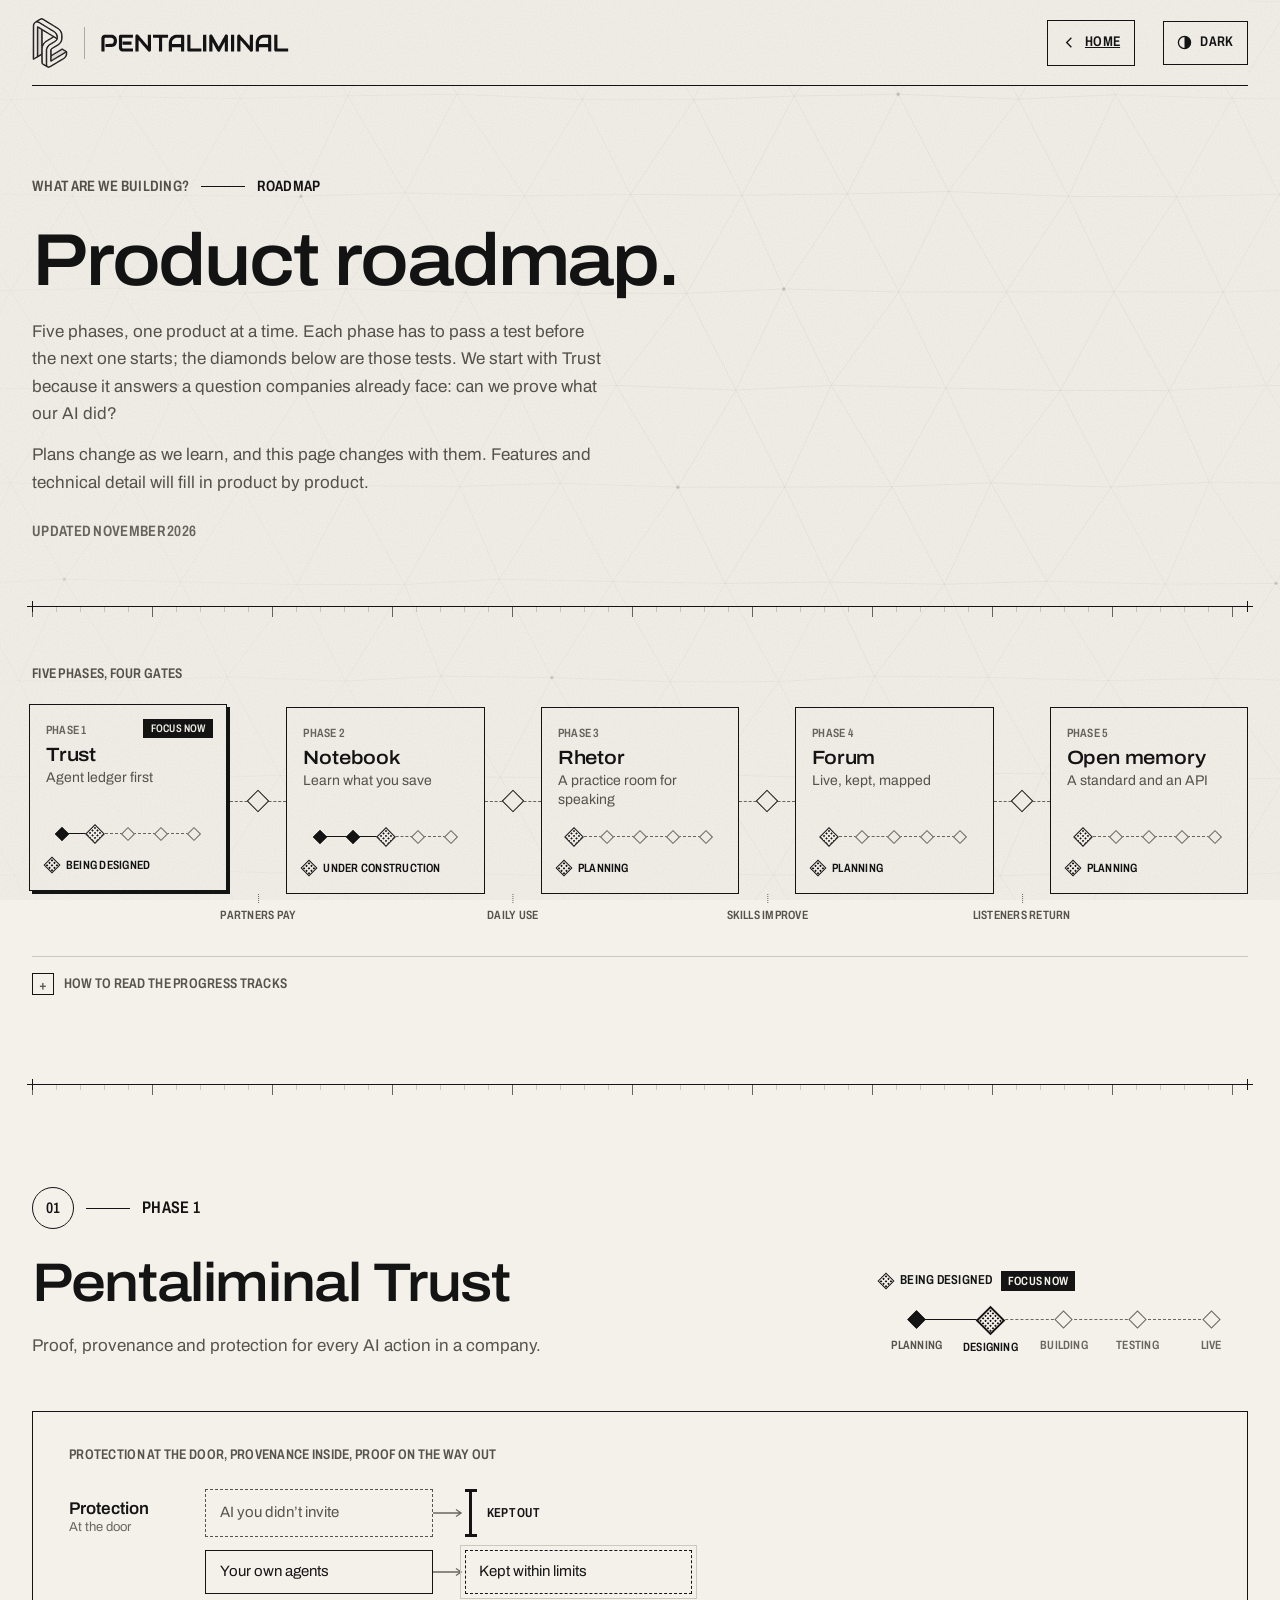
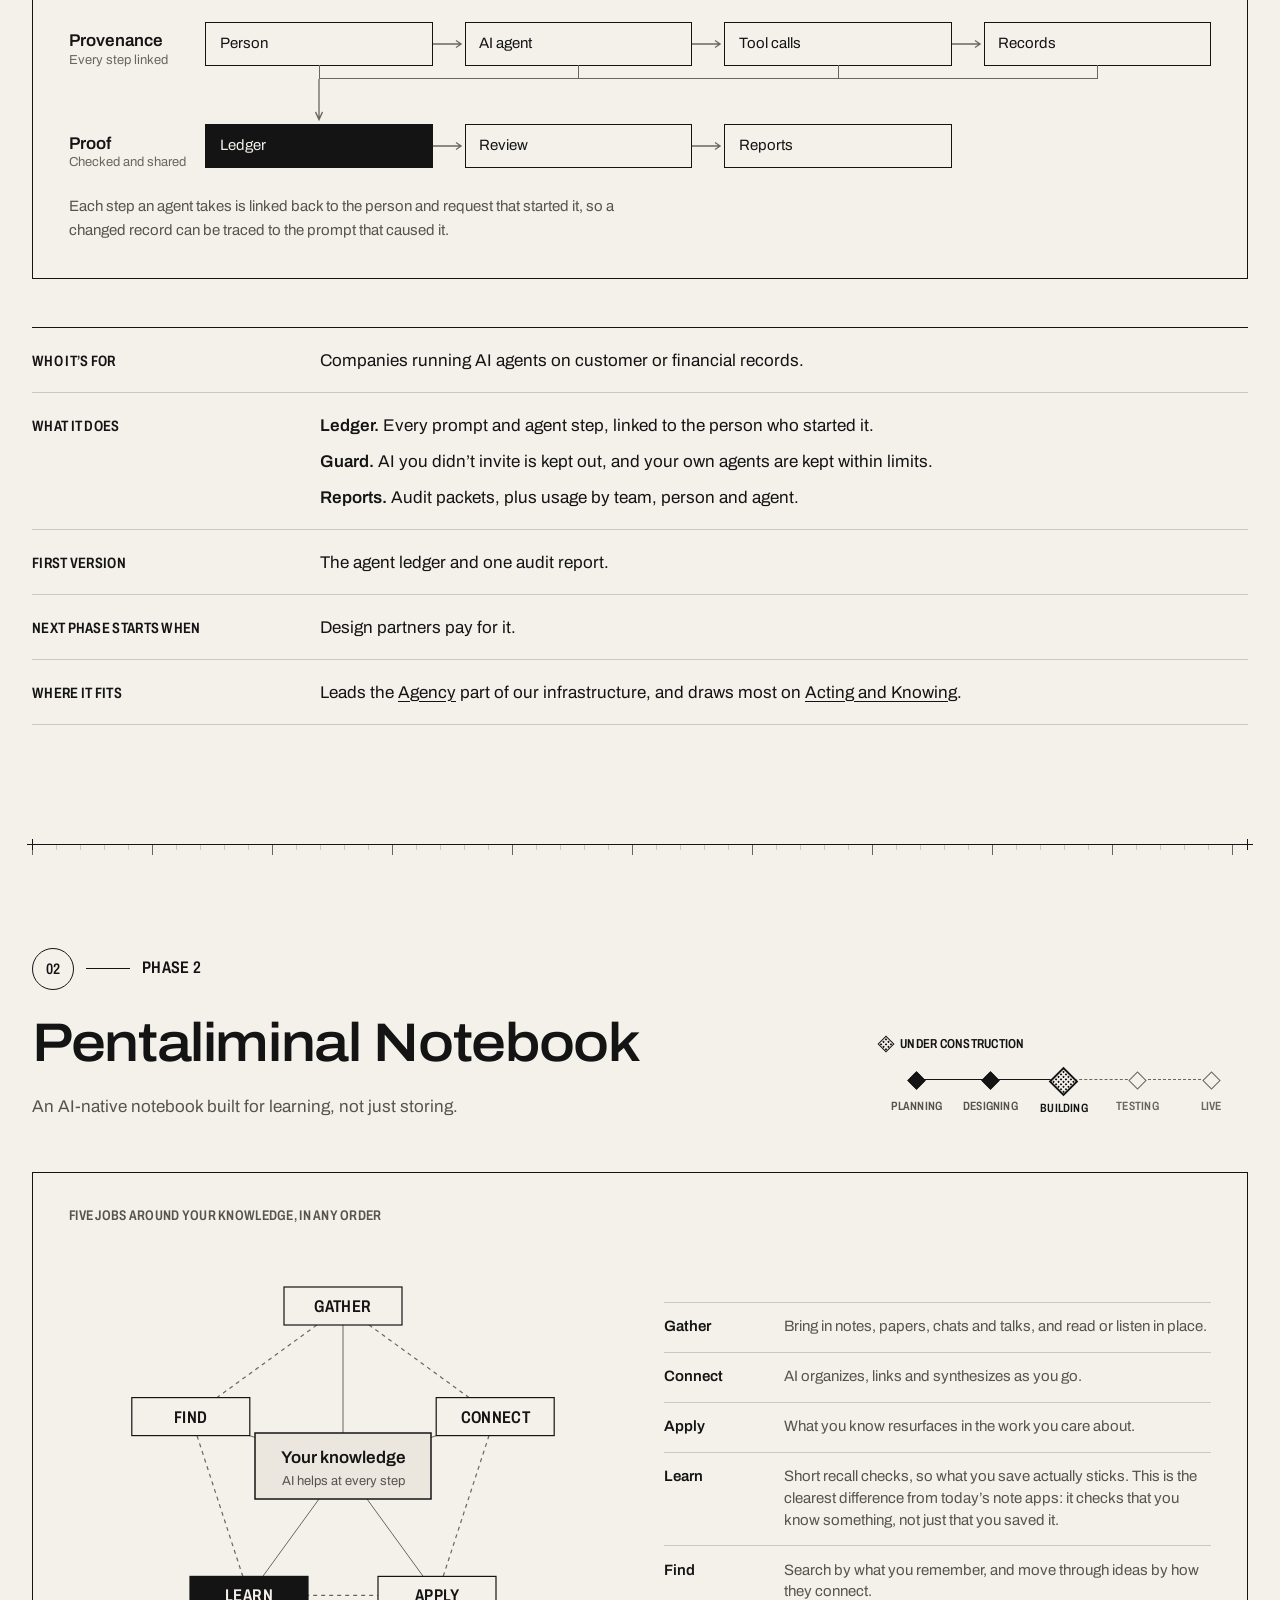
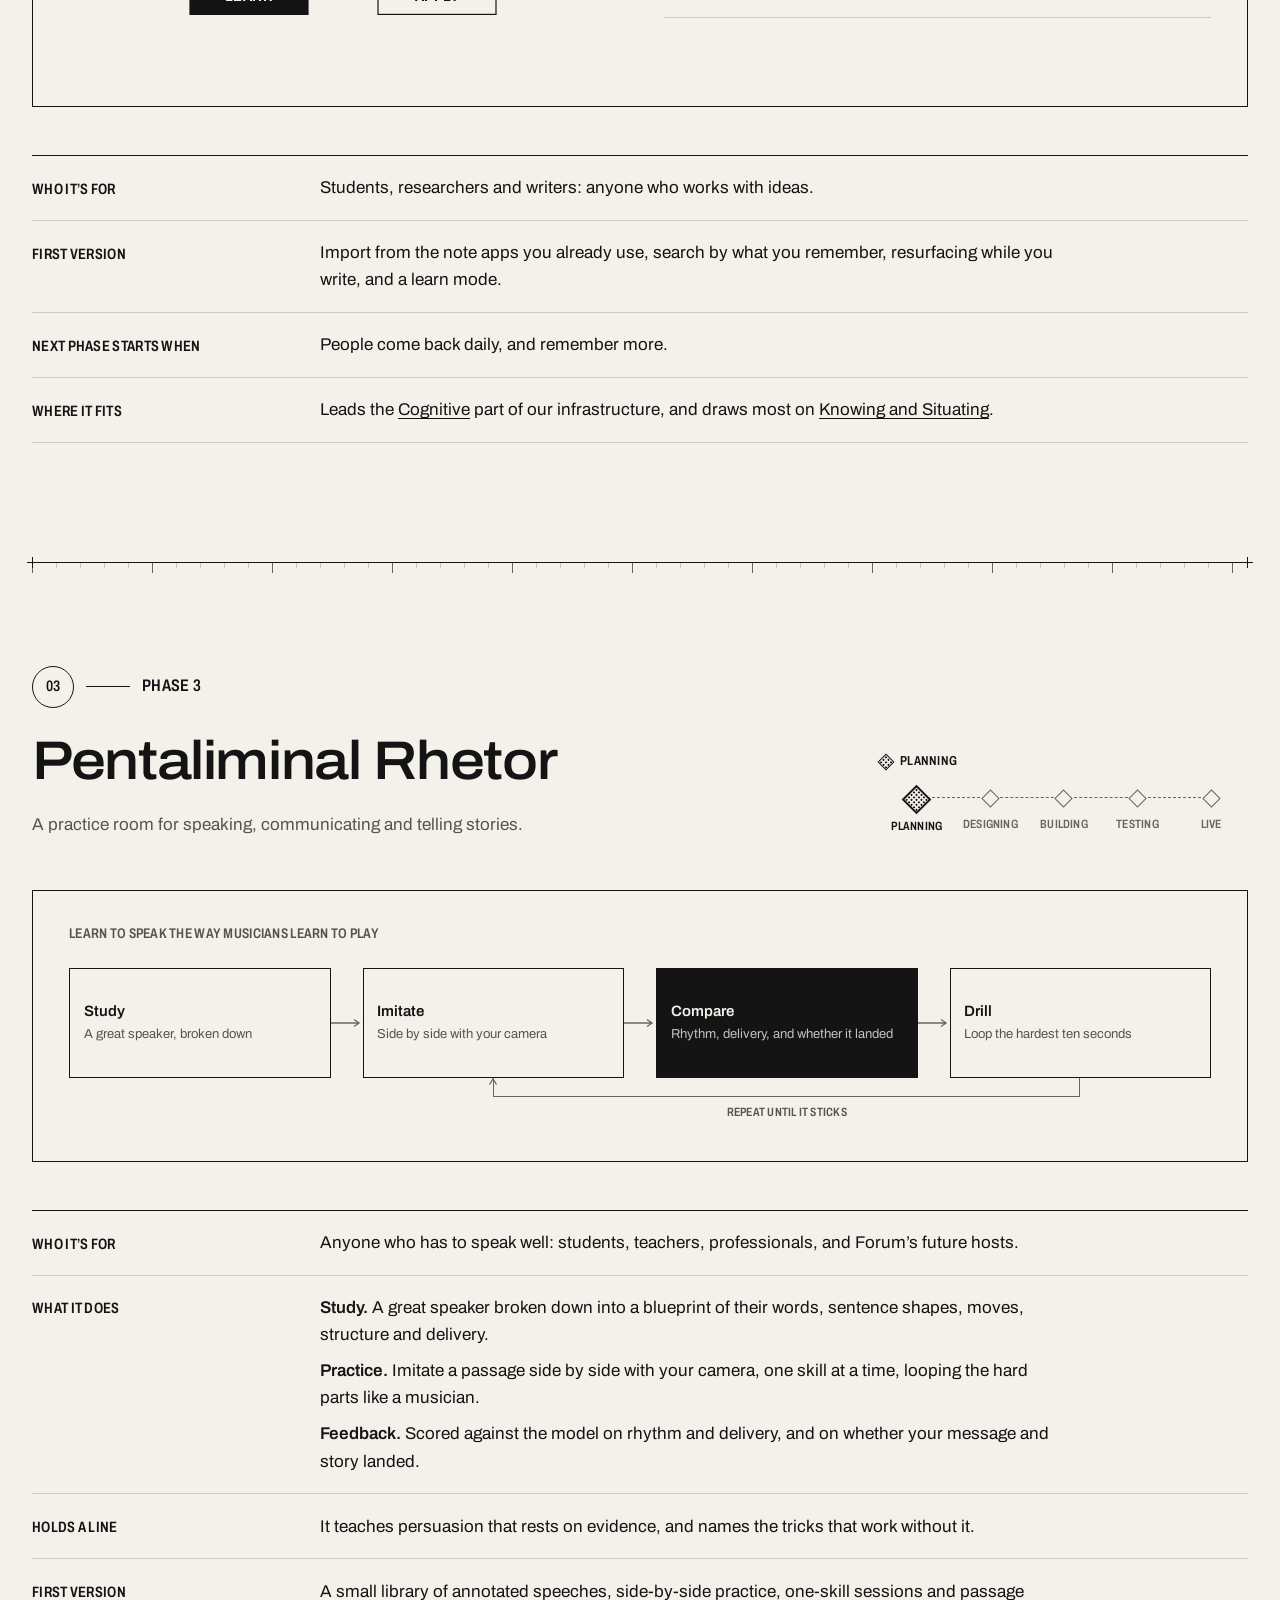
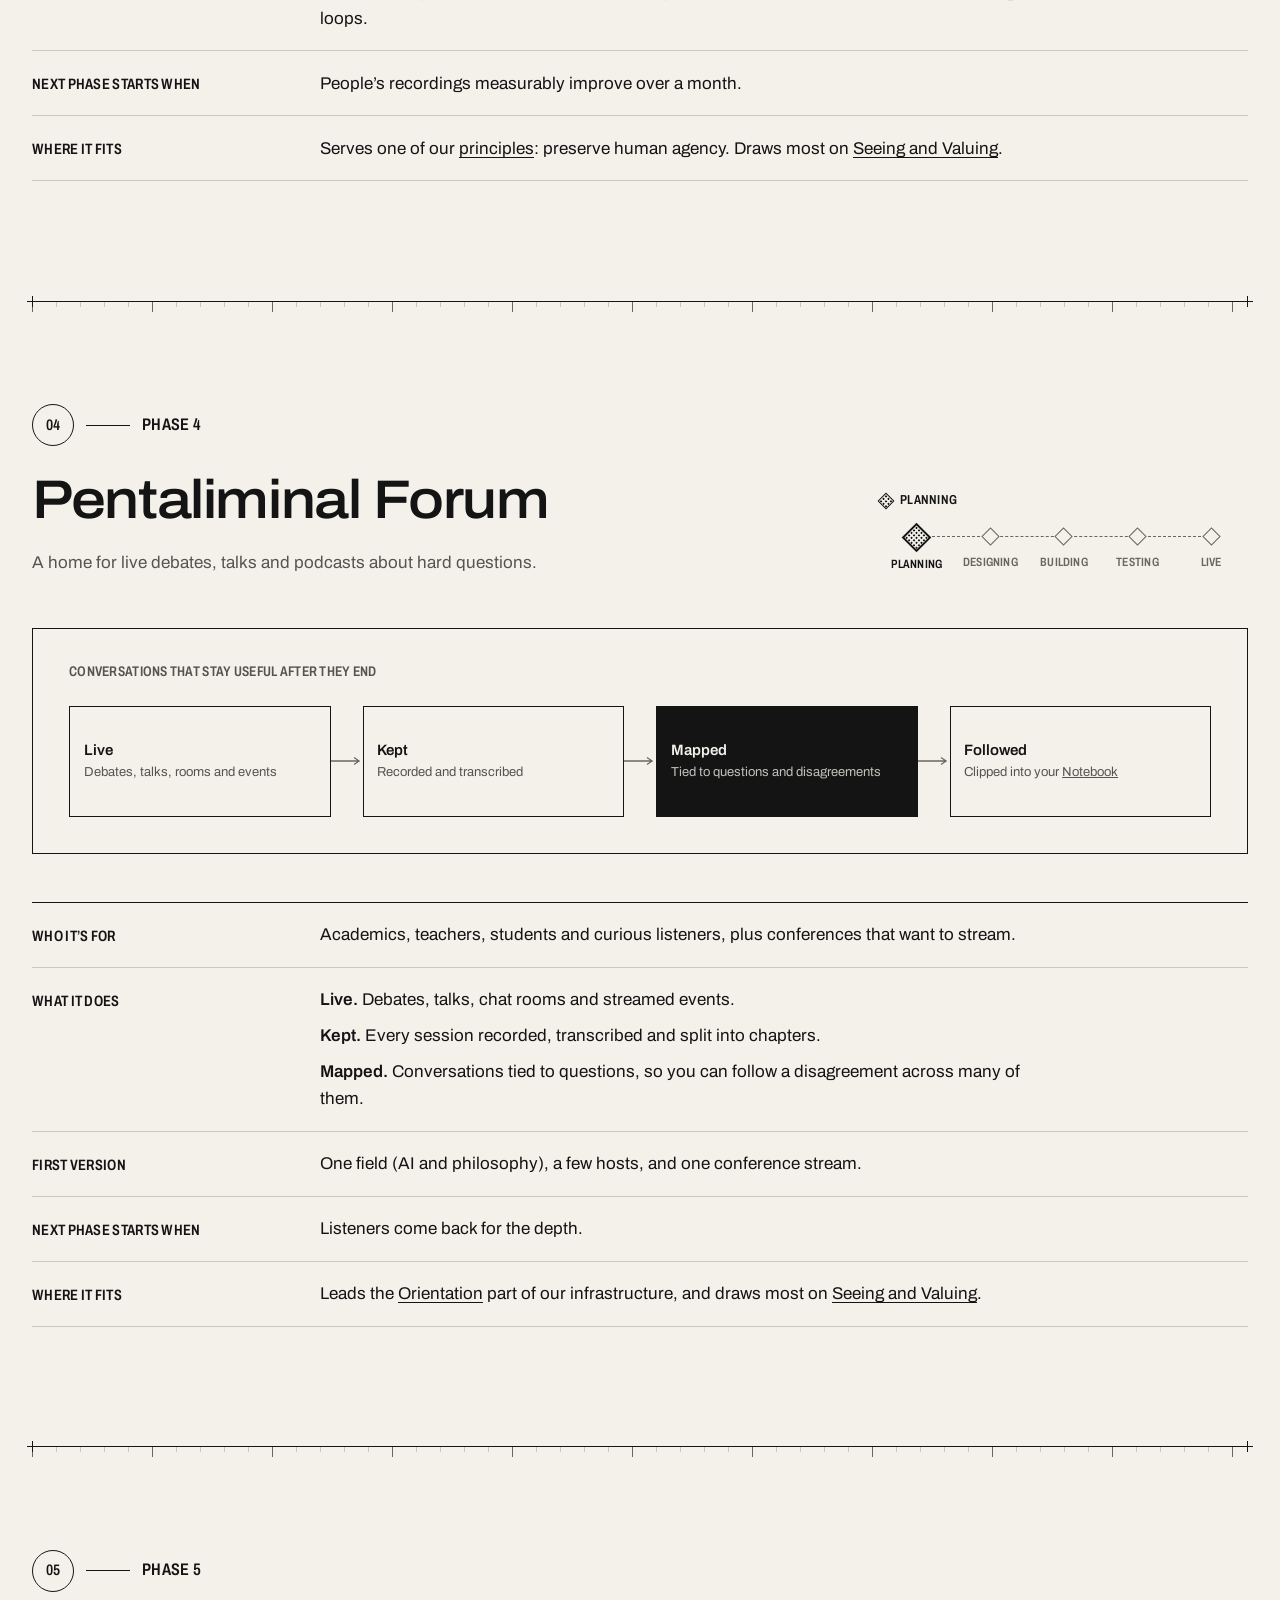
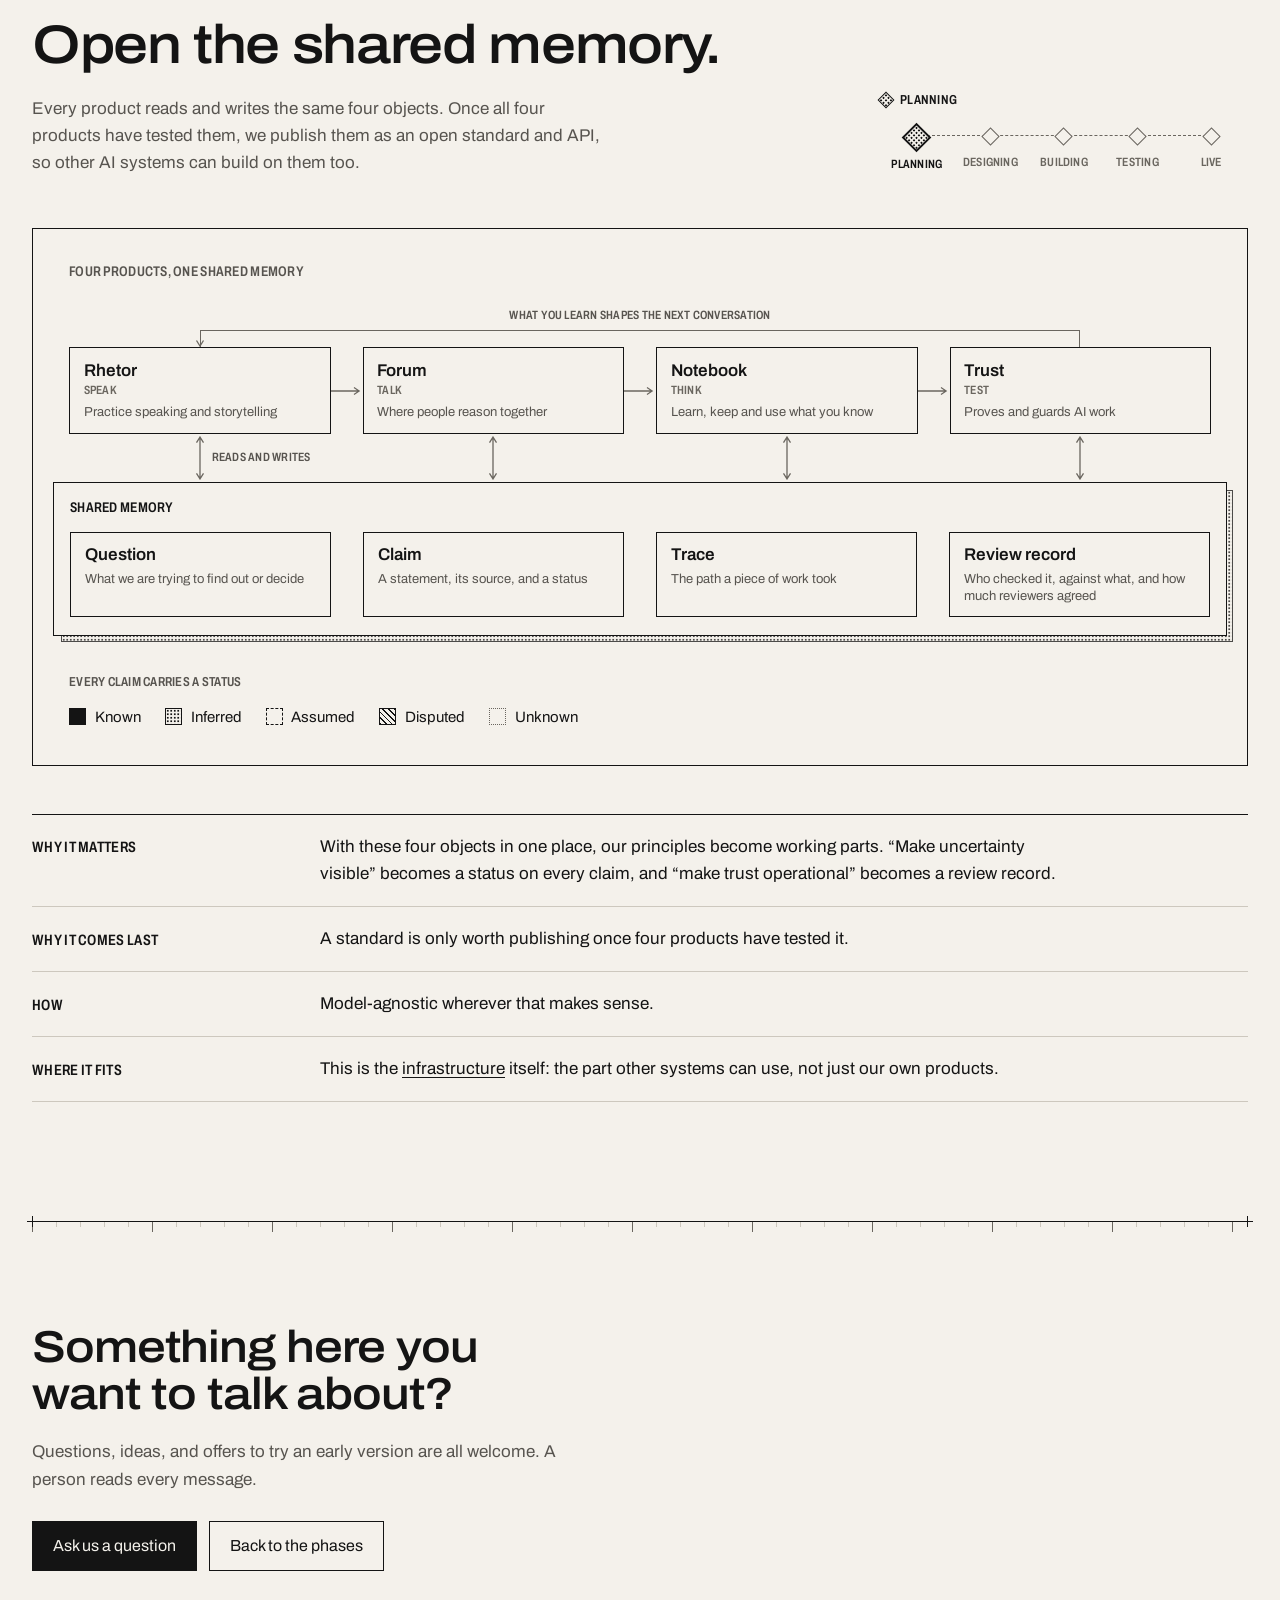
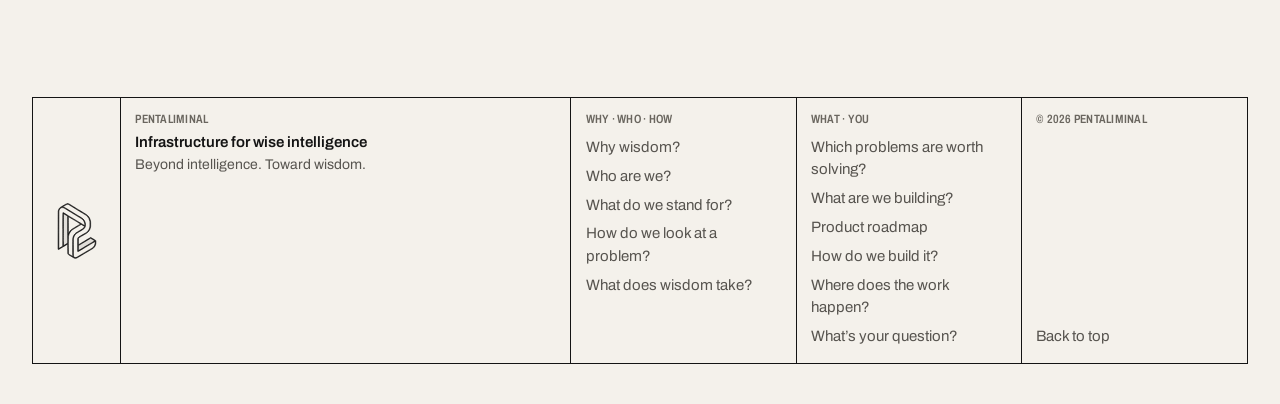
==== docs/roadmap/index.html @ ddec6475 "Add a product roadmap page at /roadmap/ - New page built from src/roadmap.html (copy and figures) an" ====
<!doctype html>
<html lang="en">
<head>
<meta charset="utf-8">
<meta name="viewport" content="width=device-width, initial-scale=1, viewport-fit=cover">
<title>Roadmap: Pentaliminal</title>
<meta name="description" content="What Pentaliminal is building first and where each product stands: Trust, Notebook, Rhetor, Forum, and an open shared memory.">
<link rel="canonical" href="https://pentaliminal.ai/roadmap/">
<meta name="color-scheme" content="light dark">
<meta name="theme-color" content="#f4f1eb" media="(prefers-color-scheme: light)">
<meta name="theme-color" content="#131312" media="(prefers-color-scheme: dark)">
<meta property="og:type" content="website">
<meta property="og:site_name" content="Pentaliminal">
<meta property="og:url" content="https://pentaliminal.ai/roadmap/">
<meta property="og:title" content="Pentaliminal">
<meta property="og:description" content="Beyond intelligence. Toward wisdom. Infrastructure for wise intelligence.">
<meta property="og:image" content="https://pentaliminal.ai/assets/og-image.png">
<meta property="og:image:width" content="1200">
<meta property="og:image:height" content="630">
<meta property="og:image:alt" content="The Pentaliminal monogram and wordmark: Beyond intelligence. Toward wisdom.">
<meta name="twitter:card" content="summary_large_image">
<link rel="icon" href="../assets/favicon.svg" type="image/svg+xml">
<link rel="icon" href="../assets/favicon-32.png" sizes="32x32" type="image/png">
<link rel="apple-touch-icon" href="../assets/apple-touch-icon.png">
<link rel="preload" href="../assets/fonts/archivo-latin-wdth-normal.woff2" as="font" type="font/woff2" crossorigin>
<link rel="stylesheet" href="../assets/styles.css">
<script>try{var r=document.documentElement,t=localStorage.getItem("pentaliminal-theme");if(t==="dark"||t==="light")r.setAttribute("data-theme",t);if(localStorage.getItem("pentaliminal-motion")==="paused")r.classList.add("motion-paused")}catch(e){}</script>
<script src="../assets/main.js" defer></script>
<script type="application/ld+json">{"@context": "https://schema.org", "@type": "Organization", "name": "Pentaliminal", "url": "https://pentaliminal.ai/", "logo": "https://pentaliminal.ai/assets/monogram.svg", "slogan": "Beyond intelligence. Toward wisdom.", "description": "Pentaliminal advances the science and engineering of wise intelligence: infrastructure that helps AI understand context, recognize uncertainty, consider what matters, and act responsibly."}</script>
</head>
<body>
<!-- brand symbols and halftone patterns -->
<svg width="0" height="0" style="position:absolute" aria-hidden="true" focusable="false">
  <defs>
    <pattern id="ht" width="7" height="7" patternUnits="userSpaceOnUse"><circle class="htd" cx="3.5" cy="3.5" r="1.55"/></pattern>
    <pattern id="hts" width="4" height="4" patternUnits="userSpaceOnUse"><circle class="htd" cx="2" cy="2" r=".9"/></pattern>
    <symbol id="mono" viewBox="40 36 676 968">
      <path class="m-body" d="M344.0,990.0C335.6,989.0 331.5,987.3 319.0,980.0C281.8,958.2 271.6,952.2 253.5,941.7C232.9,929.8 228.7,926.5 225.0,919.3C219.5,908.6 219.7,910.6 219.1,825.6C218.6,756.7 218.3,746.6 217.0,745.8C215.9,745.0 208.2,749.2 186.0,762.5C169.8,772.3 137.4,791.6 114.0,805.5C90.6,819.4 68.8,832.4 65.5,834.4C59.4,838.0 56.7,838.7 54.1,837.1C52.9,836.3 52.8,789.0 53.4,510.3C53.8,313.0 54.5,181.3 55.1,176.4C56.9,160.7 66.2,139.2 76.5,126.7C83.1,118.7 90.4,113.4 116.0,98.2C126.7,91.9 145.6,80.6 158.0,73.2C181.6,59.0 197.3,51.0 205.2,49.1C218.7,45.9 233.2,49.3 250.0,59.7C253.6,61.9 276.1,75.8 300.0,90.5C323.9,105.2 353.9,123.7 366.5,131.5C379.1,139.4 403.4,154.3 420.5,164.7C552.0,245.2 550.1,243.9 565.0,258.9C585.5,279.5 598.8,303.6 606.6,333.7C611.2,351.8 612.0,362.2 612.0,403.4C612.0,437.0 611.8,443.2 610.0,453.3C604.8,483.9 589.4,514.5 568.5,535.6C557.9,546.3 551.3,551.2 529.7,564.3C512.5,574.6 503.1,580.2 459.5,605.8C418.5,629.8 409.4,636.5 403.2,647.0L400.5,651.5L400.2,704.6C400.0,747.5 400.2,757.9 401.2,758.8C402.2,759.6 404.5,758.7 410.5,755.1C460.6,725.3 476.0,716.1 491.0,707.0C500.6,701.1 527.2,685.1 550.0,671.4C572.8,657.8 596.2,643.7 601.9,640.3C607.6,636.8 613.2,634.0 614.3,634.0C615.4,634.0 619.7,636.2 623.9,638.8C628.1,641.4 647.3,653.0 666.7,664.5C700.1,684.4 702.0,685.7 702.6,688.9C703.0,690.7 703.0,702.6 702.7,715.4C702.1,739.6 700.9,748.5 696.0,763.1C689.2,783.3 675.6,802.8 659.2,815.8C656.3,818.1 643.9,825.9 631.7,833.1C619.5,840.4 599.1,852.5 586.5,860.0C573.9,867.5 547.8,883.1 528.5,894.5C509.2,905.9 477.1,925.1 457.0,937.0C396.9,972.8 385.9,979.1 376.5,983.6C364.1,989.4 354.7,991.2 344.0,990.0ZM236.3,557.5C248.1,533.5 267.2,509.8 288.5,492.8C292.4,489.7 327.4,468.0 366.5,444.6C405.6,421.1 438.3,401.1 439.3,400.1C441.1,398.3 441.1,398.2 438.3,396.2C436.8,395.1 424.0,387.2 410.0,378.7C396.0,370.2 360.6,348.7 331.5,330.9C236.1,272.7 229.8,269.0 228.3,270.2C226.5,271.7 226.4,566.0 228.2,567.8C230.0,569.6 231.2,568.0 236.3,557.5Z"/>
      <path class="m-shade" d="M400.7,860.2C399.2,858.5 399.0,854.1 399.0,815.8L399.0,773.2L401.8,770.8C403.3,769.6 451.6,740.2 509.2,705.7L613.8,642.8L649.7,664.4C669.5,676.2 686.2,686.6 687.0,687.4C688.0,688.7 688.0,689.3 687.0,690.5C686.3,691.4 661.8,706.4 632.6,723.9C603.4,741.4 565.3,764.3 548.0,774.7C530.7,785.1 491.8,808.4 461.5,826.5C431.2,844.6 405.6,859.9 404.4,860.7C402.6,861.8 402.1,861.8 400.7,860.2ZM143.4,774.9C141.5,772.8 141.5,765.5 141.7,496.7C141.9,228.9 142.0,220.6 143.8,218.7C145.6,216.9 146.4,217.3 176.5,235.5C193.5,245.7 209.9,255.7 212.9,257.8L218.5,261.5L219.1,496.0C219.5,701.0 219.4,730.7 218.2,732.3C216.7,734.0 213.4,736.1 171.0,761.7C143.3,778.5 145.7,777.4 143.4,774.9Z"/>
      <path class="m-ink" d="M344.0,992.0C335.6,991.0 331.5,989.3 319.0,982.0C281.7,960.1 271.5,954.2 253.4,943.6C232.1,931.4 227.0,927.2 223.1,919.5C217.5,908.2 217.6,911.0 217.3,825.8C217.1,781.9 216.5,747.0 216.0,747.0C215.6,747.0 202.0,754.9 185.8,764.6C169.7,774.3 137.4,793.6 114.0,807.5C90.6,821.4 68.8,834.4 65.5,836.4C58.8,840.4 56.5,840.8 53.1,838.3L50.7,836.7L51.4,510.6C51.8,313.0 52.5,181.3 53.1,176.4C55.0,160.4 64.3,138.9 74.8,126.3C82.4,117.3 90.4,111.5 115.0,96.8C126.3,90.1 145.6,78.6 158.0,71.2C181.6,57.0 197.3,49.0 205.2,47.1C218.7,43.9 233.2,47.3 250.0,57.7C253.6,59.9 276.1,73.8 300.0,88.5C323.9,103.2 353.9,121.7 366.5,129.5C379.1,137.4 403.4,152.3 420.5,162.7C553.2,243.9 549.9,241.7 566.0,257.9C587.5,279.6 600.7,303.0 608.6,333.7C613.2,351.8 614.0,362.2 614.0,403.4C614.0,437.0 613.8,443.2 612.0,453.3C606.7,484.5 591.4,514.5 569.5,536.6C557.8,548.3 551.7,552.9 529.7,566.3C512.5,576.6 503.1,582.2 459.5,607.8C418.5,631.8 410.9,637.3 405.2,647.0L402.5,651.5L402.2,704.9L401.9,758.2L405.2,756.2C407.0,755.1 412.6,751.9 417.5,749.0C422.4,746.0 443.4,733.5 464.0,721.1C484.6,708.7 506.0,695.9 511.5,692.6C517.0,689.3 537.9,676.8 558.0,664.7C612.1,632.1 612.2,632.0 614.4,632.0C615.6,632.0 617.9,632.9 619.5,634.0C621.1,635.1 640.7,646.9 662.9,660.2C693.3,678.5 703.5,685.1 704.2,687.0C704.8,688.5 705.0,698.9 704.7,714.0C704.3,733.4 703.7,740.4 702.1,747.6C696.9,771.2 687.4,789.8 672.3,805.7C662.2,816.3 656.5,820.4 631.9,835.0C619.6,842.3 599.1,854.5 586.5,862.0C573.9,869.5 547.8,885.1 528.5,896.5C509.2,907.9 477.1,927.1 457.0,939.0C396.9,974.8 385.9,981.1 376.5,985.6C364.1,991.4 354.7,993.2 344.0,992.0ZM361.0,978.5C369.8,976.2 373.8,974.0 437.5,936.0C450.1,928.4 471.3,915.8 484.5,908.0C497.7,900.1 513.9,890.5 520.5,886.5C527.1,882.5 550.5,868.6 572.5,855.5C651.8,808.4 650.7,809.1 661.0,798.9C676.0,784.0 687.7,759.6 690.9,736.6C692.1,728.4 692.4,701.0 691.4,701.0C690.6,701.0 678.0,708.4 637.5,732.8C586.5,763.5 527.6,798.8 489.5,821.5C453.1,843.1 420.0,863.0 405.7,871.6C400.8,874.6 396.0,877.0 394.9,877.0C393.9,877.0 392.1,876.1 391.0,875.0C389.0,873.0 389.0,872.3 389.2,762.2L389.5,651.5L391.7,645.6C394.5,638.3 400.7,630.0 406.8,625.5C411.5,622.0 434.3,608.3 494.0,573.0C544.6,543.1 551.9,537.9 565.6,522.2C579.9,505.9 587.7,492.5 594.0,473.0C601.0,451.6 601.5,446.7 601.5,401.0C601.5,360.8 601.4,360.4 598.7,347.9C591.2,312.6 577.3,286.1 555.1,264.3C543.1,252.6 544.2,253.3 475.0,211.0C454.9,198.8 434.0,185.9 428.5,182.5C423.0,179.1 409.3,170.7 398.0,163.8C386.7,156.9 371.9,147.8 365.0,143.5C354.0,136.7 323.8,118.2 282.2,92.6C274.9,88.2 262.3,80.3 254.2,75.2C246.1,70.1 236.6,64.5 233.0,62.7C226.9,59.7 225.8,59.5 216.0,59.5C206.2,59.5 205.0,59.7 198.5,62.8C194.7,64.6 177.8,74.3 161.1,84.3C133.4,100.9 131.0,102.6 133.6,103.2C135.2,103.6 139.7,104.6 143.5,105.5C154.5,108.1 164.1,113.2 201.8,136.4C221.2,148.3 249.5,165.6 264.7,174.9C280.0,184.1 305.3,199.6 321.0,209.2C336.7,218.8 361.2,233.9 375.5,242.7C389.8,251.5 406.7,261.8 413.0,265.6C464.5,297.0 473.7,303.1 484.0,312.8C502.5,330.1 516.4,355.4 522.2,382.3C524.0,390.9 524.4,395.7 524.4,413.0C524.5,431.5 524.3,434.3 522.2,441.5C517.7,457.1 507.2,472.7 494.2,483.3C484.6,491.1 472.8,498.5 414.0,533.5C386.1,550.1 370.9,560.0 363.1,566.4C345.3,581.1 325.5,612.8 320.4,634.9C316.0,653.4 316.0,652.8 316.0,799.1C316.0,951.2 315.9,949.6 321.6,962.0C328.3,976.7 343.6,983.1 361.0,978.5ZM306.5,957.2C305.7,955.1 304.7,949.1 304.1,943.8C302.6,930.7 302.6,668.3 304.0,654.1C308.0,615.2 331.3,573.4 361.3,551.4C364.7,548.9 391.6,532.4 421.0,514.8C450.4,497.2 477.8,480.3 481.8,477.2C492.1,469.4 500.4,460.0 505.0,450.7C507.2,446.3 509.0,442.2 509.0,441.6C509.0,441.0 502.6,436.6 494.8,432.0C486.9,427.3 474.0,419.5 466.1,414.7L451.7,405.9L439.1,413.6C432.2,417.8 403.6,435.0 375.5,451.8C295.8,499.4 295.9,499.3 281.0,514.1C254.1,540.7 237.9,572.5 231.3,611.5C229.3,623.1 228.5,749.9 229.8,842.5C230.9,921.9 229.0,914.9 252.9,928.9C259.3,932.7 274.2,941.4 286.0,948.3C297.8,955.3 307.6,961.0 307.6,961.0C307.7,961.0 307.2,959.3 306.5,957.2ZM461.5,823.5C491.8,805.4 530.7,782.1 548.0,771.7C565.3,761.3 603.2,738.5 632.2,721.1C661.3,703.7 685.0,689.3 685.0,689.0C685.0,688.7 669.0,678.9 649.4,667.2L613.8,645.8L508.1,709.3L402.5,772.8L402.2,816.0L402.0,859.2L404.2,857.8C405.5,857.0 431.2,841.6 461.5,823.5ZM132.0,493.9C132.5,180.7 132.1,202.0 137.9,202.0C140.9,202.0 173.8,221.4 227.0,254.5C234.4,259.1 326.4,315.1 357.5,334.0C363.6,337.7 375.7,345.1 384.5,350.5C393.3,355.9 404.8,362.9 410.0,366.0C415.2,369.2 430.1,378.2 443.0,386.0C498.2,419.6 511.1,427.2 511.8,426.5C512.2,426.1 512.4,419.5 512.4,411.7C512.0,377.4 499.6,346.3 477.6,324.4C466.2,313.0 464.4,311.8 418.0,283.5C405.6,275.9 386.5,264.2 375.5,257.5C324.2,226.1 290.0,205.2 261.0,187.5C243.7,176.9 223.4,164.6 216.0,160.0C208.6,155.4 197.6,148.7 191.5,145.0C185.4,141.3 176.0,135.5 170.5,132.1C149.8,119.1 141.1,116.0 124.6,115.9C110.6,115.8 103.7,118.2 92.7,126.8C81.9,135.3 72.6,150.6 67.9,167.5C65.7,175.4 65.6,176.5 64.9,271.5C64.6,324.3 64.2,469.9 64.1,595.1L64.0,822.7L97.8,802.6L131.5,782.4L132.0,493.9ZM171.0,758.7C182.8,751.6 198.1,742.3 204.9,738.2L217.3,730.6L216.7,683.6C216.3,657.7 216.0,552.3 216.0,449.5L216.0,262.5L211.2,259.6C187.3,244.9 145.7,220.0 145.5,220.2C144.8,220.9 144.2,636.9 144.7,702.7L145.3,773.9L147.4,772.8C148.6,772.2 159.2,765.9 171.0,758.7ZM234.4,557.4C246.2,533.3 266.4,508.4 288.5,490.8C292.4,487.7 324.5,467.8 360.0,446.5C446.6,394.5 439.5,399.0 437.2,397.4C436.1,396.7 423.9,389.2 409.9,380.7C395.9,372.2 360.0,350.3 330.0,332.0C274.1,297.9 234.4,273.8 231.0,272.0C229.0,270.9 229.0,272.2 229.0,419.1C229.0,500.6 229.2,567.1 229.5,566.8C229.8,566.5 232.0,562.3 234.4,557.4Z"/>
    </symbol>
    <symbol id="wordmark" viewBox="18 16 938 90">
      <path class="wm-ink" d="M257.5,104.3C255.3,103.5 253.9,102.0 244.2,90.7C241.3,87.3 235.6,80.7 231.5,76.0C227.5,71.4 223.4,66.7 222.5,65.7C221.7,64.7 219.8,62.6 218.5,61.2C216.2,58.7 214.3,56.5 209.0,50.3C206.3,47.1 206.4,47.2 206.2,47.4C206.1,47.5 206.0,60.0 206.0,75.2C206.0,90.5 205.9,103.2 205.8,103.5L205.6,104.0L198.0,104.0C192.3,104.0 190.3,103.9 190.1,103.6C190.0,103.4 189.9,85.5 190.0,64.0L190.1,24.9L190.6,23.7C191.7,21.3 193.0,19.7 194.5,19.0L196.1,18.2L198.2,18.4C201.7,18.7 203.3,19.8 206.9,24.1C208.6,26.2 210.3,28.2 210.7,28.7C211.2,29.1 212.6,30.7 213.8,32.2C215.1,33.6 218.3,37.2 220.9,40.2C231.2,51.9 237.3,58.8 242.1,64.4C247.4,70.6 251.2,74.7 251.7,74.7L252.2,74.7L252.1,47.7C252.0,28.4 252.1,20.5 252.3,20.0L252.7,19.3L260.2,19.3L267.6,19.3L268.0,20.0C268.4,20.7 268.4,96.3 268.0,98.8C267.7,100.6 265.7,103.2 263.9,104.1C262.0,105.0 259.4,105.1 257.5,104.3ZM603.9,104.6C602.4,104.2 600.1,102.1 599.2,100.3C598.9,99.7 598.2,98.4 597.7,97.5C597.1,96.6 596.0,94.5 595.1,92.8C594.3,91.2 592.2,87.3 590.6,84.2C588.9,81.0 586.9,77.2 586.1,75.7C585.3,74.1 583.3,70.5 581.8,67.7C580.3,64.8 578.4,61.2 577.7,59.6C576.9,58.0 576.1,56.7 575.8,56.7L575.3,56.7L575.3,80.2L575.2,103.8L567.8,103.9L560.4,104.0L559.9,103.5L559.3,102.9L559.4,64.0L559.5,25.1L560.7,22.8C561.5,21.2 562.2,20.2 563.3,19.5L564.7,18.5L567.1,18.5C571.7,18.5 573.6,20.1 577.6,27.3C580.9,33.3 581.7,34.8 583.6,37.9C584.4,39.3 585.0,40.5 585.0,40.5C585.0,40.6 586.3,43.0 588.0,45.9C589.6,48.8 591.9,53.0 593.1,55.3C595.8,60.4 596.9,62.4 600.5,68.7C602.0,71.3 603.9,74.7 604.6,76.2C605.4,77.8 606.2,79.0 606.5,79.0C606.7,79.0 607.9,77.0 609.2,74.6C610.4,72.2 611.7,69.6 612.1,69.0C613.0,67.5 621.1,52.4 623.2,48.3C624.2,46.6 626.5,42.2 628.5,38.7C630.5,35.1 633.1,30.3 634.3,28.0C638.7,19.9 639.7,18.9 643.5,18.5C647.1,18.0 651.3,20.4 652.3,23.2C652.9,25.0 653.3,102.8 652.7,103.5L652.3,104.0L645.0,104.0L637.7,104.0L637.3,103.4C637.1,102.9 637.0,94.9 637.0,79.7C637.0,65.5 636.9,56.6 636.7,56.5C636.5,56.4 635.6,57.9 634.6,59.9C632.9,63.3 629.9,69.0 625.3,77.8C624.3,79.9 621.6,85.1 619.3,89.5C613.6,100.8 613.0,101.7 612.0,102.9C610.2,104.7 607.0,105.4 603.9,104.6ZM767.0,104.5C765.2,103.7 763.9,102.5 761.6,99.7C759.2,96.7 756.8,94.0 748.5,84.7C745.2,80.9 740.0,75.0 737.1,71.6C734.1,68.1 730.4,63.9 728.9,62.2C724.1,56.9 723.2,55.9 719.5,51.6C717.5,49.2 715.7,47.4 715.5,47.4C715.3,47.5 715.2,56.2 715.3,75.1C715.3,90.3 715.3,103.0 715.2,103.3L715.0,104.0L707.3,104.0L699.7,104.0L699.3,103.4C699.1,102.9 699.0,90.3 699.0,64.7L699.0,26.8L699.5,25.0C700.5,21.6 702.4,19.4 705.2,18.5L707.0,18.0L709.1,18.5C711.1,19.0 713.2,20.3 714.4,21.9C716.3,24.2 720.4,29.0 730.0,39.8C732.3,42.4 735.7,46.3 737.7,48.5C739.6,50.7 743.0,54.6 745.3,57.2C747.6,59.7 750.5,63.0 751.6,64.3C755.8,69.3 761.4,75.3 761.7,75.1C761.9,75.0 762.0,62.6 762.0,47.5C762.0,26.7 762.1,20.0 762.4,19.7C762.7,19.4 764.8,19.3 769.9,19.3L777.0,19.3L777.5,19.9L778.0,20.4L777.9,59.9L777.8,99.5L776.8,101.2C775.1,103.8 772.8,105.0 769.7,105.0C768.8,105.0 767.7,104.7 767.0,104.5ZM20.4,103.6C20.1,103.3 20.0,92.8 20.0,68.3L19.9,33.5L20.6,31.8C22.0,28.4 23.7,26.1 26.5,23.8C28.9,21.9 32.0,20.3 34.2,19.7C36.0,19.2 71.5,19.2 74.8,19.7C80.2,20.5 84.3,22.7 88.9,27.1C94.1,32.1 96.0,36.1 97.5,45.2C98.2,49.0 98.0,54.1 97.2,58.4C95.5,67.2 89.6,75.0 82.0,78.9C79.0,80.3 76.3,81.0 71.5,81.3C66.7,81.6 40.7,81.5 40.4,81.1C40.2,81.0 40.1,77.7 40.1,73.6L40.0,66.3L40.8,66.0C41.4,65.8 47.2,65.7 55.5,65.7C64.1,65.7 70.0,65.5 71.1,65.3C76.4,64.2 80.3,60.2 81.5,54.4C82.8,48.1 81.4,41.6 78.0,38.6C76.3,37.0 75.0,36.4 72.2,35.6L69.8,35.0L54.3,35.0L38.8,35.0L37.5,35.6C36.4,36.1 36.1,36.5 35.9,37.3C35.8,37.9 35.7,53.1 35.7,71.0L35.7,103.6L35.1,103.8C34.8,103.9 31.5,104.0 27.7,104.0C22.4,104.0 20.7,103.9 20.4,103.6ZM121.8,103.0C116.6,101.2 112.5,98.1 110.2,94.2C109.7,93.4 109.0,91.6 108.5,90.1L107.6,87.5L107.7,56.7C107.7,32.6 107.8,25.6 108.1,24.6C108.9,22.4 110.6,20.8 113.2,19.8C113.9,19.5 122.4,19.4 145.5,19.4L176.9,19.3L177.3,19.8C177.9,20.5 177.8,34.4 177.2,34.7C177.0,34.9 165.1,35.0 150.7,35.0C134.8,35.0 124.3,35.1 124.0,35.3L123.5,35.6L123.5,59.9L123.5,84.2L124.0,85.4C124.4,86.2 125.0,86.8 126.2,87.4L127.8,88.2L152.5,88.3C169.5,88.3 177.3,88.5 177.6,88.7C177.9,89.0 178.0,90.7 178.0,96.0C178.0,99.8 177.9,103.2 177.8,103.5L177.6,104.0L151.2,104.0L124.8,104.0L121.8,103.0ZM308.0,103.1C307.8,102.6 307.7,90.4 307.9,69.1L308.1,35.8L307.6,35.4C307.2,35.1 303.5,35.0 292.6,34.9L278.2,34.8L278.0,27.8C277.9,24.0 277.9,20.5 278.1,20.1L278.3,19.3L315.4,19.3L352.6,19.3L353.1,19.9L353.6,20.5L353.5,27.3C353.5,31.1 353.4,34.4 353.2,34.6C353.0,34.9 349.7,35.0 338.7,35.0C328.1,35.0 324.4,35.1 324.1,35.4C323.8,35.7 323.7,43.8 323.7,69.7L323.7,103.6L323.1,103.8C322.8,103.9 319.4,104.0 315.5,104.0L308.3,104.0L308.0,103.1ZM357.4,103.5C357.1,103.2 357.0,97.3 357.0,81.7C357.0,56.8 357.2,53.5 359.2,47.2C361.1,41.3 364.4,35.9 368.9,31.5C376.4,24.1 382.4,21.2 393.0,19.8C398.0,19.2 427.0,19.1 429.1,19.7C429.9,20.0 431.1,20.8 432.0,21.7C433.3,22.9 433.7,23.6 434.0,25.0C434.5,27.5 434.5,103.0 433.9,103.6C433.4,104.2 419.3,104.2 418.7,103.6C418.4,103.3 418.3,100.4 418.3,92.8C418.3,86.1 418.2,82.3 418.0,82.2C417.5,81.9 373.4,81.9 373.0,82.2C372.7,82.3 372.6,85.7 372.7,92.7C372.7,100.5 372.7,103.1 372.3,103.5L371.9,104.0L364.8,104.0C359.2,104.0 357.7,103.9 357.4,103.5ZM455.0,103.6C453.4,103.0 451.4,101.0 450.5,99.2L449.6,97.4L449.7,58.8C449.7,31.6 449.8,20.1 450.1,19.8C450.3,19.4 452.1,19.3 457.5,19.3L464.6,19.3L465.0,20.0C465.2,20.4 465.3,31.7 465.3,54.3C465.3,72.8 465.4,88.0 465.6,88.1C465.7,88.1 477.8,88.1 492.4,88.2C513.4,88.2 519.1,88.3 519.5,88.7L520.0,89.1L520.0,96.1C520.0,101.2 519.9,103.3 519.6,103.6C519.1,104.1 456.3,104.1 455.0,103.6ZM528.7,103.6C528.2,103.1 528.1,21.0 528.7,20.0L529.0,19.3L536.4,19.3C541.8,19.3 544.0,19.4 544.3,19.7C544.6,20.0 544.7,29.9 544.7,61.9L544.7,103.6L544.1,103.8C543.1,104.2 529.2,104.0 528.7,103.6ZM668.7,103.7L668.2,103.4L668.1,62.0C668.0,33.7 668.1,20.4 668.3,20.0L668.7,19.3L676.2,19.3L683.7,19.3L684.0,20.1C684.3,21.0 684.5,102.6 684.2,103.4L683.9,104.0L676.5,104.0C672.5,104.0 668.9,103.8 668.7,103.7ZM792.0,103.1C791.7,102.5 791.7,94.8 791.8,78.7L791.9,55.2L792.6,52.0C793.8,46.4 795.7,41.8 798.8,37.1C800.5,34.5 805.7,29.3 809.3,26.6C811.9,24.7 816.8,22.0 817.8,22.0C818.1,22.0 818.8,21.8 819.4,21.5C821.1,20.8 823.4,20.3 827.7,19.8C832.6,19.2 861.9,19.1 863.7,19.7C865.0,20.2 867.5,22.0 868.2,23.2C868.5,23.6 868.9,24.6 869.0,25.2C869.2,25.9 869.3,43.8 869.3,65.0L869.4,103.4L868.9,103.7C868.2,104.2 854.4,104.1 854.1,103.6C854.0,103.4 853.8,98.5 853.8,92.7C853.7,84.5 853.6,82.2 853.3,81.9C852.8,81.6 808.6,81.8 808.0,82.1C807.8,82.3 807.7,85.5 807.7,92.8C807.7,100.4 807.6,103.3 807.3,103.6C807.0,103.9 804.8,104.0 799.6,104.0L792.3,104.0L792.0,103.1ZM889.3,103.3C887.6,102.5 885.7,100.4 885.0,98.7L884.3,97.3L884.3,58.7L884.3,20.0L885.0,19.7C885.9,19.2 899.4,19.2 899.9,19.7C900.2,20.0 900.3,28.1 900.3,54.0L900.3,87.9L901.1,88.1C901.6,88.2 913.4,88.3 927.5,88.3C941.6,88.3 953.4,88.4 953.7,88.5C954.6,88.8 954.7,89.7 954.7,96.7C954.7,101.3 954.6,103.3 954.3,103.6C954.0,103.9 946.4,104.0 922.2,104.0L890.5,104.0L889.3,103.3ZM128.0,69.2C127.6,69.0 127.0,68.5 126.6,68.0L126.0,67.2L125.9,60.8C125.9,55.8 125.9,54.3 126.3,53.9L126.7,53.3L148.3,53.3C164.6,53.3 170.0,53.4 170.3,53.7C170.8,54.2 170.8,68.2 170.3,69.0L170.0,69.5L149.4,69.6C133.5,69.6 128.7,69.6 128.0,69.2ZM417.8,65.8L418.3,65.6L418.3,50.5L418.3,35.3L417.5,35.1C417.1,35.0 411.6,35.0 405.3,35.1C393.3,35.3 392.1,35.4 388.0,37.0C381.9,39.3 376.3,45.1 374.2,51.3L373.2,54.2L373.1,59.6C373.0,62.6 373.0,65.2 373.1,65.5L373.3,66.0L395.3,66.0C407.4,66.0 417.5,65.9 417.8,65.8ZM853.1,65.8L853.7,65.6L853.7,50.5L853.7,35.4L853.1,35.2C852.8,35.1 847.8,35.0 841.9,35.0C829.8,35.0 826.5,35.3 822.5,37.0C816.1,39.7 810.8,45.8 808.7,52.8C808.2,54.7 808.0,56.2 808.0,60.2C808.0,63.0 808.0,65.5 808.2,65.6C808.4,66.0 852.2,66.2 853.1,65.8Z"/>
    </symbol>
  </defs>
</svg>


<a class="skip" href="#main">Skip to content</a>
<canvas class="bgmesh" id="bgmesh" aria-hidden="true"></canvas>
<div class="grain" aria-hidden="true"></div>

<div class="wrap" id="top">
  <header class="top">
    <a class="brand" href="../" aria-label="Pentaliminal home">
      <svg class="mono" aria-hidden="true"><use href="#mono"/></svg>
      <span class="sep" aria-hidden="true"></span>
      <svg class="wm" viewBox="0 0 938 90" aria-hidden="true"><use href="#wordmark"/></svg>
    </a>
    <div class="hdr-r">
      <a class="hbtn cap" href="../"><svg viewBox="0 0 16 16" aria-hidden="true"><path d="M10 3 5 8l5 5" fill="none" stroke="currentColor" stroke-width="1.4"/></svg><span class="hbtn-label">Home</span></a>
      <button class="hbtn theme-btn cap" id="themeBtn" type="button"><svg viewBox="0 0 16 16" aria-hidden="true"><circle cx="8" cy="8" r="6.5" fill="none" stroke="currentColor" stroke-width="1.4"/><path d="M8 1.5A6.5 6.5 0 0 1 8 14.5Z" fill="currentColor"/></svg><span class="hbtn-label">Dark</span></button>
    </div>
  </header>
  <div id="topSentinel" aria-hidden="true" style="height:1px;margin-bottom:-1px"></div>

  <main id="main" class="rm">
    <div class="rm-intro">
      <p class="crumb cap"><a href="../#infrastructure">What are we building?</a><span class="lead" aria-hidden="true"></span><span>Roadmap</span></p>
      <div class="head">
        <h1>Product roadmap.</h1>
        <p>Five phases, one product at a time. Each phase has to pass a test before the next one starts; the diamonds below are those tests. We start with Trust because it answers a question companies already face: can we prove what our AI did?</p>
        <p>Plans change as we learn, and this page changes with them. Features and technical detail will fill in product by product.</p>
      </div>
      <p class="meta cap">Updated November 2026</p>
    </div>

    <section class="rm-seq" aria-labelledby="seqTitle">
      <h2 class="fig-t cap" id="seqTitle">Five phases, four gates</h2>
      <ol class="phases">
        <li class="ph now"><a href="#trust"><span class="ph-no cap">Phase 1</span><b>Trust</b><i>Agent ledger first</i><div class="track sm" role="img" aria-label="Progress: stage 2 of 5, designing"><ol aria-hidden="true"><li class="done"><i></i></li><li class="now"><i></i></li><li class="ahead"><i></i></li><li class="ahead"><i></i></li><li class="ahead"><i></i></li></ol></div><p class="chip cap"><span class="dm" aria-hidden="true"></span>Being designed<span class="now-tag cap">Focus now</span></p></a></li>
        <li class="gate" aria-label="Gate: Partners pay"><i aria-hidden="true"></i><span class="cap">Partners pay</span></li>
        <li class="ph"><a href="#notebook"><span class="ph-no cap">Phase 2</span><b>Notebook</b><i>Learn what you save</i><div class="track sm" role="img" aria-label="Progress: stage 3 of 5, building"><ol aria-hidden="true"><li class="done"><i></i></li><li class="done"><i></i></li><li class="now"><i></i></li><li class="ahead"><i></i></li><li class="ahead"><i></i></li></ol></div><p class="chip cap"><span class="dm" aria-hidden="true"></span>Under construction</p></a></li>
        <li class="gate" aria-label="Gate: Daily use"><i aria-hidden="true"></i><span class="cap">Daily use</span></li>
        <li class="ph"><a href="#rhetor"><span class="ph-no cap">Phase 3</span><b>Rhetor</b><i>A practice room for speaking</i><div class="track sm" role="img" aria-label="Progress: stage 1 of 5, planning"><ol aria-hidden="true"><li class="now"><i></i></li><li class="ahead"><i></i></li><li class="ahead"><i></i></li><li class="ahead"><i></i></li><li class="ahead"><i></i></li></ol></div><p class="chip cap"><span class="dm" aria-hidden="true"></span>Planning</p></a></li>
        <li class="gate" aria-label="Gate: Skills improve"><i aria-hidden="true"></i><span class="cap">Skills improve</span></li>
        <li class="ph"><a href="#forum"><span class="ph-no cap">Phase 4</span><b>Forum</b><i>Live, kept, mapped</i><div class="track sm" role="img" aria-label="Progress: stage 1 of 5, planning"><ol aria-hidden="true"><li class="now"><i></i></li><li class="ahead"><i></i></li><li class="ahead"><i></i></li><li class="ahead"><i></i></li><li class="ahead"><i></i></li></ol></div><p class="chip cap"><span class="dm" aria-hidden="true"></span>Planning</p></a></li>
        <li class="gate" aria-label="Gate: Listeners return"><i aria-hidden="true"></i><span class="cap">Listeners return</span></li>
        <li class="ph"><a href="#memory"><span class="ph-no cap">Phase 5</span><b>Open memory</b><i>A standard and an API</i><div class="track sm" role="img" aria-label="Progress: stage 1 of 5, planning"><ol aria-hidden="true"><li class="now"><i></i></li><li class="ahead"><i></i></li><li class="ahead"><i></i></li><li class="ahead"><i></i></li><li class="ahead"><i></i></li></ol></div><p class="chip cap"><span class="dm" aria-hidden="true"></span>Planning</p></a></li>
      </ol>
      <details class="legend">
        <summary class="cap">How to read the progress tracks</summary>
        <ol class="legend-list">
          <li><span class="cap">Planning</span><span>Deciding what it is for, who it serves and what the first version must do.</span></li>
          <li><span class="cap">Designing</span><span>Working out how it looks and behaves, and checking the idea with the people it is for.</span></li>
          <li><span class="cap">Building</span><span>Writing the software for the first version.</span></li>
          <li><span class="cap">Testing</span><span>A first version is with a small group of early users.</span></li>
          <li><span class="cap">Live</span><span>Anyone can use it.</span></li>
        </ol>
      </details>
    </section>

    <!-- ===================== 01 Trust ===================== -->
    <section id="trust" class="phase-sec">
      <p class="label cap"><span class="no">01</span><span class="lead" aria-hidden="true"></span><span>Phase 1</span></p>
      <div class="ph-head">
        <div class="head"><h2>Pentaliminal Trust</h2><p>Proof, provenance and protection for every AI action in a company.</p></div>
        <div class="ph-status"><p class="chip cap"><span class="dm" aria-hidden="true"></span>Being designed<span class="now-tag cap">Focus now</span></p><div class="track" role="img" aria-label="Progress: stage 2 of 5, designing"><ol aria-hidden="true"><li class="done"><i></i><span class="cap">Planning</span></li><li class="now"><i></i><span class="cap">Designing</span></li><li class="ahead"><i></i><span class="cap">Building</span></li><li class="ahead"><i></i><span class="cap">Testing</span></li><li class="ahead"><i></i><span class="cap">Live</span></li></ol></div></div>
      </div>

      <figure class="rmfig ppp" aria-labelledby="pppT">
        <figcaption class="fig-t cap" id="pppT">Protection at the door, provenance inside, proof on the way out</figcaption>
        <div class="ppp-grid">
          <div class="ppp-k"><b>Protection</b><span>At the door</span></div>
          <div class="ppp-guard">
            <div class="chain c4"><span class="nd dash">AI you didn’t invite</span><span class="door"><span class="cap">Kept out</span></span></div>
            <div class="chain c4"><span class="nd">Your own agents</span><span class="nd bound">Kept within limits</span></div>
          </div>

          <div class="ppp-k"><b>Provenance</b><span>Every step linked</span></div>
          <div class="chain c4 bus"><span class="nd">Person</span><span class="nd">AI agent</span><span class="nd">Tool calls</span><span class="nd">Records</span></div>

          <div class="ppp-k"><b>Proof</b><span>Checked and shared</span></div>
          <div class="chain c4"><span class="nd key from-bus">Ledger</span><span class="nd">Review</span><span class="nd">Reports</span></div>
        </div>
        <p class="fig-note">Each step an agent takes is linked back to the person and request that started it, so a changed record can be traced to the prompt that caused it.</p>
      </figure>

      <dl class="facts">
        <div><dt class="cap">Who it’s for</dt><dd>Companies running AI agents on customer or financial records.</dd></div>
        <div><dt class="cap">What it does</dt><dd><ul>
          <li><b>Ledger.</b> Every prompt and agent step, linked to the person who started it.</li>
          <li><b>Guard.</b> AI you didn’t invite is kept out, and your own agents are kept within limits.</li>
          <li><b>Reports.</b> Audit packets, plus usage by team, person and agent.</li>
        </ul></dd></div>
        <div><dt class="cap">First version</dt><dd>The agent ledger and one audit report.</dd></div>
        <div><dt class="cap">Next phase starts when</dt><dd>Design partners pay for it.</dd></div>
        <div><dt class="cap">Where it fits</dt><dd>Leads the <a href="../#infrastructure">Agency</a> part of our infrastructure, and draws most on <a href="../#framework">Acting and Knowing</a>.</dd></div>
      </dl>
    </section>

    <!-- ===================== 02 Notebook ===================== -->
    <section id="notebook" class="phase-sec">
      <p class="label cap"><span class="no">02</span><span class="lead" aria-hidden="true"></span><span>Phase 2</span></p>
      <div class="ph-head">
        <div class="head"><h2>Pentaliminal Notebook</h2><p>An AI-native notebook built for learning, not just storing.</p></div>
        <div class="ph-status"><p class="chip cap"><span class="dm" aria-hidden="true"></span>Under construction</p><div class="track" role="img" aria-label="Progress: stage 3 of 5, building"><ol aria-hidden="true"><li class="done"><i></i><span class="cap">Planning</span></li><li class="done"><i></i><span class="cap">Designing</span></li><li class="now"><i></i><span class="cap">Building</span></li><li class="ahead"><i></i><span class="cap">Testing</span></li><li class="ahead"><i></i><span class="cap">Live</span></li></ol></div></div>
      </div>

      <figure class="rmfig nb" aria-labelledby="nbT">
        <figcaption class="fig-t cap" id="nbT">Five jobs around your knowledge, in any order</figcaption>
        <div class="nb-grid">
          <svg class="nb-fig" viewBox="0 0 460 420" role="img" aria-label="A pentagon with your knowledge at the center and five jobs at its corners: gather, connect, apply, learn and find. The edges are dashed because the jobs have no fixed order."><polygon class="nb-ring" points="230.0,56.0 382.2,166.6 324.0,345.4 136.0,345.4 77.8,166.6"/><line class="nb-spoke" x1="230" y1="216" x2="230.0" y2="56.0"/><line class="nb-spoke" x1="230" y1="216" x2="382.2" y2="166.6"/><line class="nb-spoke" x1="230" y1="216" x2="324.0" y2="345.4"/><line class="nb-spoke" x1="230" y1="216" x2="136.0" y2="345.4"/><line class="nb-spoke" x1="230" y1="216" x2="77.8" y2="166.6"/><rect class="nb-core" x="142" y="183" width="176" height="66"/><text class="nb-ct" x="230" y="213">Your knowledge</text><text class="nb-cs" x="230" y="235">AI helps at every step</text><g class="nb-v v-gather"><rect x="171.0" y="37.0" width="118" height="38"/><text x="230.0" y="62.0">Gather</text></g><g class="nb-v v-connect"><rect x="323.2" y="147.6" width="118" height="38"/><text x="382.2" y="172.6">Connect</text></g><g class="nb-v v-apply"><rect x="265.0" y="326.4" width="118" height="38"/><text x="324.0" y="351.4">Apply</text></g><g class="nb-v v-learn"><rect x="77.0" y="326.4" width="118" height="38"/><text x="136.0" y="351.4">Learn</text></g><g class="nb-v v-find"><rect x="18.8" y="147.6" width="118" height="38"/><text x="77.8" y="172.6">Find</text></g></svg>
          <ol class="nb-list">
            <li data-j="gather"><b>Gather</b><span>Bring in notes, papers, chats and talks, and read or listen in place.</span></li>
            <li data-j="connect"><b>Connect</b><span>AI organizes, links and synthesizes as you go.</span></li>
            <li data-j="apply"><b>Apply</b><span>What you know resurfaces in the work you care about.</span></li>
            <li data-j="learn"><b>Learn</b><span>Short recall checks, so what you save actually sticks. This is the clearest difference from today’s note apps: it checks that you know something, not just that you saved it.</span></li>
            <li data-j="find"><b>Find</b><span>Search by what you remember, and move through ideas by how they connect.</span></li>
          </ol>
        </div>
      </figure>

      <dl class="facts">
        <div><dt class="cap">Who it’s for</dt><dd>Students, researchers and writers: anyone who works with ideas.</dd></div>
        <div><dt class="cap">First version</dt><dd>Import from the note apps you already use, search by what you remember, resurfacing while you write, and a learn mode.</dd></div>
        <div><dt class="cap">Next phase starts when</dt><dd>People come back daily, and remember more.</dd></div>
        <div><dt class="cap">Where it fits</dt><dd>Leads the <a href="../#infrastructure">Cognitive</a> part of our infrastructure, and draws most on <a href="../#framework">Knowing and Situating</a>.</dd></div>
      </dl>
    </section>

    <!-- ===================== 03 Rhetor ===================== -->
    <section id="rhetor" class="phase-sec">
      <p class="label cap"><span class="no">03</span><span class="lead" aria-hidden="true"></span><span>Phase 3</span></p>
      <div class="ph-head">
        <div class="head"><h2>Pentaliminal Rhetor</h2><p>A practice room for speaking, communicating and telling stories.</p></div>
        <div class="ph-status"><p class="chip cap"><span class="dm" aria-hidden="true"></span>Planning</p><div class="track" role="img" aria-label="Progress: stage 1 of 5, planning"><ol aria-hidden="true"><li class="now"><i></i><span class="cap">Planning</span></li><li class="ahead"><i></i><span class="cap">Designing</span></li><li class="ahead"><i></i><span class="cap">Building</span></li><li class="ahead"><i></i><span class="cap">Testing</span></li><li class="ahead"><i></i><span class="cap">Live</span></li></ol></div></div>
      </div>

      <figure class="rmfig" aria-labelledby="rhT">
        <figcaption class="fig-t cap" id="rhT">Learn to speak the way musicians learn to play</figcaption>
        <div class="chain c4 steps looped">
          <span class="nd"><b>Study</b><i>A great speaker, broken down</i></span>
          <span class="nd"><b>Imitate</b><i>Side by side with your camera</i></span>
          <span class="nd key"><b>Compare</b><i>Rhythm, delivery, and whether it landed</i></span>
          <span class="nd"><b>Drill</b><i>Loop the hardest ten seconds</i></span>
          <span class="loop" aria-hidden="true"><span class="cap">Repeat until it sticks</span></span>
        </div>
      </figure>

      <dl class="facts">
        <div><dt class="cap">Who it’s for</dt><dd>Anyone who has to speak well: students, teachers, professionals, and Forum’s future hosts.</dd></div>
        <div><dt class="cap">What it does</dt><dd><ul>
          <li><b>Study.</b> A great speaker broken down into a blueprint of their words, sentence shapes, moves, structure and delivery.</li>
          <li><b>Practice.</b> Imitate a passage side by side with your camera, one skill at a time, looping the hard parts like a musician.</li>
          <li><b>Feedback.</b> Scored against the model on rhythm and delivery, and on whether your message and story landed.</li>
        </ul></dd></div>
        <div><dt class="cap">Holds a line</dt><dd>It teaches persuasion that rests on evidence, and names the tricks that work without it.</dd></div>
        <div><dt class="cap">First version</dt><dd>A small library of annotated speeches, side-by-side practice, one-skill sessions and passage loops.</dd></div>
        <div><dt class="cap">Next phase starts when</dt><dd>People’s recordings measurably improve over a month.</dd></div>
        <div><dt class="cap">Where it fits</dt><dd>Serves one of our <a href="../#principles">principles</a>: preserve human agency. Draws most on <a href="../#framework">Seeing and Valuing</a>.</dd></div>
      </dl>
    </section>

    <!-- ===================== 04 Forum ===================== -->
    <section id="forum" class="phase-sec">
      <p class="label cap"><span class="no">04</span><span class="lead" aria-hidden="true"></span><span>Phase 4</span></p>
      <div class="ph-head">
        <div class="head"><h2>Pentaliminal Forum</h2><p>A home for live debates, talks and podcasts about hard questions.</p></div>
        <div class="ph-status"><p class="chip cap"><span class="dm" aria-hidden="true"></span>Planning</p><div class="track" role="img" aria-label="Progress: stage 1 of 5, planning"><ol aria-hidden="true"><li class="now"><i></i><span class="cap">Planning</span></li><li class="ahead"><i></i><span class="cap">Designing</span></li><li class="ahead"><i></i><span class="cap">Building</span></li><li class="ahead"><i></i><span class="cap">Testing</span></li><li class="ahead"><i></i><span class="cap">Live</span></li></ol></div></div>
      </div>

      <figure class="rmfig" aria-labelledby="fmT">
        <figcaption class="fig-t cap" id="fmT">Conversations that stay useful after they end</figcaption>
        <div class="chain c4 steps">
          <span class="nd"><b>Live</b><i>Debates, talks, rooms and events</i></span>
          <span class="nd"><b>Kept</b><i>Recorded and transcribed</i></span>
          <span class="nd key"><b>Mapped</b><i>Tied to questions and disagreements</i></span>
          <span class="nd"><b>Followed</b><i>Clipped into your <a href="#notebook">Notebook</a></i></span>
        </div>
      </figure>

      <dl class="facts">
        <div><dt class="cap">Who it’s for</dt><dd>Academics, teachers, students and curious listeners, plus conferences that want to stream.</dd></div>
        <div><dt class="cap">What it does</dt><dd><ul>
          <li><b>Live.</b> Debates, talks, chat rooms and streamed events.</li>
          <li><b>Kept.</b> Every session recorded, transcribed and split into chapters.</li>
          <li><b>Mapped.</b> Conversations tied to questions, so you can follow a disagreement across many of them.</li>
        </ul></dd></div>
        <div><dt class="cap">First version</dt><dd>One field (AI and philosophy), a few hosts, and one conference stream.</dd></div>
        <div><dt class="cap">Next phase starts when</dt><dd>Listeners come back for the depth.</dd></div>
        <div><dt class="cap">Where it fits</dt><dd>Leads the <a href="../#infrastructure">Orientation</a> part of our infrastructure, and draws most on <a href="../#framework">Seeing and Valuing</a>.</dd></div>
      </dl>
    </section>

    <!-- ===================== 05 Shared memory ===================== -->
    <section id="memory" class="phase-sec">
      <p class="label cap"><span class="no">05</span><span class="lead" aria-hidden="true"></span><span>Phase 5</span></p>
      <div class="ph-head">
        <div class="head"><h2>Open the shared memory.</h2><p>Every product reads and writes the same four objects. Once all four products have tested them, we publish them as an open standard and API, so other AI systems can build on them too.</p></div>
        <div class="ph-status"><p class="chip cap"><span class="dm" aria-hidden="true"></span>Planning</p><div class="track" role="img" aria-label="Progress: stage 1 of 5, planning"><ol aria-hidden="true"><li class="now"><i></i><span class="cap">Planning</span></li><li class="ahead"><i></i><span class="cap">Designing</span></li><li class="ahead"><i></i><span class="cap">Building</span></li><li class="ahead"><i></i><span class="cap">Testing</span></li><li class="ahead"><i></i><span class="cap">Live</span></li></ol></div></div>
      </div>

      <figure class="rmfig mem" aria-labelledby="memT">
        <figcaption class="fig-t cap" id="memT">Four products, one shared memory</figcaption>
        <div class="mem-loop" aria-hidden="true"><span class="cap">What you learn shapes the next conversation</span></div>
        <ol class="mem-prods">
          <li><a href="#rhetor"><b>Rhetor</b><span class="cap">Speak</span><i>Practice speaking and storytelling</i></a></li>
          <li><a href="#forum"><b>Forum</b><span class="cap">Talk</span><i>Where people reason together</i></a></li>
          <li><a href="#notebook"><b>Notebook</b><span class="cap">Think</span><i>Learn, keep and use what you know</i></a></li>
          <li><a href="#trust"><b>Trust</b><span class="cap">Test</span><i>Proves and guards AI work</i></a></li>
        </ol>
        <div class="mem-rw" aria-hidden="true"><span></span><span></span><span></span><span></span><em class="cap">Reads and writes</em></div>
        <div class="mem-slab">
          <p class="cap">Shared memory</p>
          <ul>
            <li><b>Question</b><i>What we are trying to find out or decide</i></li>
            <li><b>Claim</b><i>A statement, its source, and a status</i></li>
            <li><b>Trace</b><i>The path a piece of work took</i></li>
            <li><b>Review record</b><i>Who checked it, against what, and how much reviewers agreed</i></li>
          </ul>
        </div>
        <div class="claims">
          <p class="cap">Every claim carries a status</p>
          <ul>
            <li><span class="sw s-known"></span>Known</li>
            <li><span class="sw s-inferred"></span>Inferred</li>
            <li><span class="sw s-assumed"></span>Assumed</li>
            <li><span class="sw s-disputed"></span>Disputed</li>
            <li><span class="sw s-unknown"></span>Unknown</li>
          </ul>
        </div>
      </figure>

      <dl class="facts">
        <div><dt class="cap">Why it matters</dt><dd>With these four objects in one place, our principles become working parts. “Make uncertainty visible” becomes a status on every claim, and “make trust operational” becomes a review record.</dd></div>
        <div><dt class="cap">Why it comes last</dt><dd>A standard is only worth publishing once four products have tested it.</dd></div>
        <div><dt class="cap">How</dt><dd>Model-agnostic wherever that makes sense.</dd></div>
        <div><dt class="cap">Where it fits</dt><dd>This is the <a href="../#infrastructure">infrastructure</a> itself: the part other systems can use, not just our own products.</dd></div>
      </dl>
    </section>

    <section class="rm-ask">
      <div class="head">
        <h2>Something here you want to talk about?</h2>
        <p>Questions, ideas, and offers to try an early version are all welcome. A person reads every message.</p>
      </div>
      <div class="actions"><a class="btn" href="../#ask">Ask us a question</a><a class="btn ghost" href="#top">Back to the phases</a></div>
    </section>
  </main>
</div>

<footer>
  <div class="wrap">
    <div class="tblock">
      <div class="tb-mark"><svg class="mono" aria-hidden="true"><use href="#mono"/></svg></div>
      <div class="tb-wide"><span class="cap">Pentaliminal</span><b>Infrastructure for wise intelligence</b><i>Beyond intelligence. Toward wisdom.</i></div>
      <div><span class="cap">Why · Who · How</span><nav aria-label="Why · Who · How"><a href="../#thesis">Why wisdom?</a><a href="../#intersection">Who are we?</a><a href="../#charter">What do we stand for?</a><a href="../#lenses">How do we look at a problem?</a><a href="../#framework">What does wisdom take?</a></nav></div>
      <div><span class="cap">What · You</span><nav aria-label="What · You"><a href="../#problems">Which problems are worth solving?</a><a href="../#infrastructure">What are we building?</a><a href="./">Product roadmap</a><a href="../#principles">How do we build it?</a><a href="../#labs">Where does the work happen?</a><a href="../#ask">What’s your question?</a></nav></div>
      <div class="tb-end"><span class="cap">© 2026 Pentaliminal</span><nav aria-label="More"><a href="#top">Back to top</a></nav></div>
    </div>
  </div>
</footer>

</body>
</html>
---- docs/assets/styles.css ----
/* Archivo, self-hosted (SIL OFL 1.1) */
@font-face { font-family: "Archivo"; font-style: normal; font-weight: 100 900; font-stretch: 62% 125%; font-display: swap; src: url(fonts/archivo-latin-wdth-normal.woff2) format("woff2"); unicode-range: U+0000-00FF,U+0131,U+0152-0153,U+02BB-02BC,U+02C6,U+02DA,U+02DC,U+0304,U+0308,U+0329,U+2000-206F,U+20AC,U+2122,U+2191,U+2193,U+2212,U+2215,U+FEFF,U+FFFD; }
@font-face { font-family: "Archivo"; font-style: italic; font-weight: 100 900; font-stretch: 62% 125%; font-display: swap; src: url(fonts/archivo-latin-wdth-italic.woff2) format("woff2"); unicode-range: U+0000-00FF,U+0131,U+0152-0153,U+02BB-02BC,U+02C6,U+02DA,U+02DC,U+0304,U+0308,U+0329,U+2000-206F,U+20AC,U+2122,U+2191,U+2193,U+2212,U+2215,U+FEFF,U+FFFD; }
@font-face { font-family: "Archivo"; font-style: normal; font-weight: 100 900; font-stretch: 62% 125%; font-display: swap; src: url(fonts/archivo-latin-ext-wdth-normal.woff2) format("woff2"); unicode-range: U+0100-02BA,U+02BD-02C5,U+02C7-02CC,U+02CE-02D7,U+02DD-02FF,U+0304,U+0308,U+0329,U+1D00-1DBF,U+1E00-1E9F,U+1EF2-1EFF,U+2020,U+20A0-20AB,U+20AD-20C0,U+2113,U+2C60-2C7F,U+A720-A7FF; }
@font-face { font-family: "Archivo"; font-style: italic; font-weight: 100 900; font-stretch: 62% 125%; font-display: swap; src: url(fonts/archivo-latin-ext-wdth-italic.woff2) format("woff2"); unicode-range: U+0100-02BA,U+02BD-02C5,U+02C7-02CC,U+02CE-02D7,U+02DD-02FF,U+0304,U+0308,U+0329,U+1D00-1DBF,U+1E00-1E9F,U+1EF2-1EFF,U+2020,U+20A0-20AB,U+20AD-20C0,U+2113,U+2C60-2C7F,U+A720-A7FF; }

/* ==========================================================================
   Pentaliminal — styles
   A drawing sheet: ink on drafting paper (light), bone on charcoal (dark).
   Built on a 30° / 60° isometric grid. One typeface, Archivo, at three widths:
   condensed caps for labels, normal for reading, extended for headlines.

   Contents
     1. Tokens            7. Sections (shared)       13. Footer
     2. Base              8. 01 Intersection         14. Section tracker
     3. Drawing parts     9. 02 Charter, 03 Thesis   15. Theme switch
     4. Page layers      10. 04 Lenses, 05 Framework 16. Reduced / paused motion
     5. Header           11. 06 Problem wisdom       17. Print
     6. Hero             12. 07–09, close
   ========================================================================== */

/* 1. Tokens ---------------------------------------------------------------- */
:root {
  --paper: #f4f1eb;
  --paper-2: #ebe7df;
  --ink: #141414;
  --ink-2: #57544f;      /* secondary text: 6.7:1 on paper */
  --ink-3: #6a665f;      /* labels, dimension lines: 4.9:1 on paper */
  --rule: #cdc8be;
  --grid: #d9d4ca;
  --shade-op: .5;        /* strength of halftone shading */
  --grain-op: .06;

  --sans: "Archivo", "Helvetica Neue", Arial, system-ui, sans-serif;
  --wrap: 76rem;
  --measure: 36rem;
  --gutter: 28px;
  --hdr-h: 86px;         /* replaced at runtime with the header's real height */

  --ease-out: cubic-bezier(.23, 1, .32, 1);
  --ease-io: cubic-bezier(.77, 0, .175, 1);
  --ease-soft: cubic-bezier(.2, .7, .2, 1);
}
@media (prefers-color-scheme: dark) {
  :root:not([data-theme="light"]) {
    --paper: #131312; --paper-2: #1b1a18; --ink: #efebe3; --ink-2: #aaa59c; --ink-3: #8a857d;
    --rule: #34322e; --grid: #2a2926; --shade-op: .42; --grain-op: .045;
    color-scheme: dark;
  }
}
:root[data-theme="dark"] {
  --paper: #131312; --paper-2: #1b1a18; --ink: #efebe3; --ink-2: #aaa59c; --ink-3: #8a857d;
  --rule: #34322e; --grid: #2a2926; --shade-op: .42; --grain-op: .045;
  color-scheme: dark;
}
@media (max-width: 480px) { :root { --gutter: 16px; } }

/* 2. Base ------------------------------------------------------------------ */
html { scroll-behavior: smooth; -webkit-text-size-adjust: 100%; }
body {
  margin: 0;
  background: var(--paper);
  color: var(--ink);
  font-family: var(--sans);
  font-size: 1.0625rem;
  line-height: 1.6;
  -webkit-font-smoothing: antialiased;
}
::selection { background: var(--ink); color: var(--paper); }
a { color: inherit; }
:focus-visible { outline: 1.5px solid var(--ink); outline-offset: 4px; }
/* the page draws its own pressed states; skip the mobile browser's blue tap flash */
a, button, [tabindex] { -webkit-tap-highlight-color: transparent; }
[hidden] { display: none !important; }
h1, h2, h3, h4, p { margin: 0; }
ul, ol { list-style: none; margin: 0; padding: 0; }
button { font: inherit; color: inherit; }

.wrap {
  position: relative; z-index: 1;
  max-width: var(--wrap); margin-inline: auto;
  padding-left: max(var(--gutter), env(safe-area-inset-left, 0px));
  padding-right: max(var(--gutter), env(safe-area-inset-right, 0px));
}
.sr { position: absolute; width: 1px; height: 1px; overflow: hidden; clip: rect(0 0 0 0); clip-path: inset(50%); white-space: nowrap; }
.cap { font-stretch: 75%; font-weight: 600; text-transform: uppercase; letter-spacing: .02em; }

.skip {
  position: fixed; z-index: 100; left: 16px; top: 12px; padding: .75rem 1rem;
  background: var(--ink); color: var(--paper); text-decoration: none; font-weight: 600;
  transform: translateY(-160%);
}
.skip:focus { transform: none; }

/* 3. Drawing parts (shared by every SVG figure) ---------------------------- */
.ln   { fill: none; stroke: var(--ink); stroke-width: 1.4; stroke-linejoin: round; stroke-linecap: round; vector-effect: non-scaling-stroke; }
.ln-f { fill: var(--paper); stroke: var(--ink); stroke-width: 1.4; stroke-linejoin: round; vector-effect: non-scaling-stroke; }
.hid  { fill: none; stroke: var(--ink-3); stroke-width: 1; stroke-dasharray: 3 3; vector-effect: non-scaling-stroke; }
.hs   { fill: url(#ht); opacity: var(--shade-op); }
.hs-s { fill: url(#hts); opacity: var(--shade-op); }
.htd  { fill: var(--ink); }
.gl   { stroke: var(--grid); stroke-width: 1; vector-effect: non-scaling-stroke; }
.dim  { fill: none; stroke: var(--ink-3); stroke-width: 1; vector-effect: non-scaling-stroke; }
.dim-t { fill: var(--ink-3); font-family: var(--sans); font-stretch: 85%; }
.xh   { fill: none; stroke: var(--ink-2); stroke-width: 1; vector-effect: non-scaling-stroke; }
.m-body  { fill: var(--paper); }
.m-shade { fill: url(#ht); opacity: var(--shade-op); }
.m-ink   { fill: var(--ink); fill-rule: evenodd; stroke: var(--ink); stroke-width: var(--mstroke, 0); stroke-linejoin: round; }
.wm-ink  { fill: var(--ink); fill-rule: evenodd; }

/* 4. Page layers ----------------------------------------------------------- */
/* The background mesh is sized to the large viewport so a phone's address bar showing or hiding never resizes it. */
.bgmesh { position: fixed; left: 0; top: 0; width: 100%; height: 100vh; height: 100lvh; z-index: 0; pointer-events: none; display: block; }
/* Paper grain: a static noise tile. No blend mode, so it never forces the page underneath to repaint. */
.grain {
  position: fixed; inset: 0; z-index: 60; pointer-events: none; opacity: var(--grain-op);
  background-image: url("data:image/svg+xml;utf8,<svg xmlns='http://www.w3.org/2000/svg' width='180' height='180'><filter id='n'><feTurbulence type='fractalNoise' baseFrequency='.9' numOctaves='2' stitchTiles='stitch'/><feColorMatrix values='0 0 0 0 0  0 0 0 0 0  0 0 0 0 0  0 0 0 .8 0'/></filter><rect width='100%' height='100%' filter='url(%23n)'/></svg>");
}
@media (prefers-color-scheme: dark) {
  :root:not([data-theme="light"]) .grain { background-image: url("data:image/svg+xml;utf8,<svg xmlns='http://www.w3.org/2000/svg' width='180' height='180'><filter id='n'><feTurbulence type='fractalNoise' baseFrequency='.9' numOctaves='2' stitchTiles='stitch'/><feColorMatrix values='0 0 0 0 1  0 0 0 0 1  0 0 0 0 1  0 0 0 .8 0'/></filter><rect width='100%' height='100%' filter='url(%23n)'/></svg>"); }
}
:root[data-theme="dark"] .grain { background-image: url("data:image/svg+xml;utf8,<svg xmlns='http://www.w3.org/2000/svg' width='180' height='180'><filter id='n'><feTurbulence type='fractalNoise' baseFrequency='.9' numOctaves='2' stitchTiles='stitch'/><feColorMatrix values='0 0 0 0 1  0 0 0 0 1  0 0 0 0 1  0 0 0 .8 0'/></filter><rect width='100%' height='100%' filter='url(%23n)'/></svg>"); }

/* 5. Header ---------------------------------------------------------------- */
body::before { content: ""; position: fixed; inset: 0 0 auto; height: env(safe-area-inset-top, 0px); z-index: 70; background: var(--paper); }
.top {
  position: sticky; top: env(safe-area-inset-top, 0px); z-index: 40;
  display: flex; align-items: center; justify-content: space-between; gap: 1rem;
  padding-block: 1.1rem; background: var(--paper); border-bottom: 1px solid var(--ink);
}
/* reading progress: a rule under the header that fills as you read (browsers with scroll timelines) */
.top::after { content: ""; position: absolute; left: 0; right: 0; bottom: -1px; height: 2px; background: var(--ink); transform: scaleX(0); transform-origin: 0 50%; pointer-events: none; }
@supports (animation-timeline: scroll()) {
  .top::after { animation: readProgress linear both; animation-timeline: scroll(root); }
  @keyframes readProgress { to { transform: scaleX(1); } }
}
.brand { display: inline-flex; align-items: center; gap: 1rem; min-width: 0; text-decoration: none; transform-origin: 0 50%; transition: transform .3s var(--ease-out); }
.brand .mono { flex: none; width: 36px; height: 50px; --mstroke: 14px; }
.brand .sep { flex: none; width: 1px; height: 32px; background: var(--ink); opacity: .3; }
.brand .wm { height: clamp(12px, 3.4vw, 18px); width: auto; min-width: 0; }
.top.stuck .brand { transform: scale(.84); }
.hdr-r { position: relative; display: flex; align-items: center; gap: 1.75rem; flex: none; }

.nav { display: flex; gap: 1.6rem; font-size: .9375rem; }
.nav a { position: relative; color: var(--ink-2); text-decoration: none; transition: color .2s ease; }
.nav a::after { content: ""; position: absolute; left: 0; right: 0; bottom: -5px; height: 1.5px; background: var(--ink); transform: scaleX(0); transform-origin: 100% 50%; transition: transform .25s var(--ease-out); }
.nav a:hover, .nav a.on { color: var(--ink); }
.nav a:hover::after, .nav a.on::after { transform: scaleX(1); transform-origin: 0 50%; }
/* wide screens show each section's short name; the dropdown menu shows its number and full question */
.nav .nl-no, .nav .nl-q { display: none; }

/* header buttons share one look: a ruled block that lifts off the sheet */
.hbtn {
  display: inline-flex; align-items: center; justify-content: center; gap: .5rem;
  min-height: 44px; min-width: 44px; padding: 0 .85rem; font-size: .875rem;
  color: var(--ink); background: var(--paper); border: 1px solid var(--ink); cursor: pointer;
  transition: transform .16s var(--ease-out), box-shadow .16s var(--ease-out), background-color .2s ease, color .2s ease;
}
.hbtn svg { flex: none; width: 15px; height: 15px; }
.hbtn:hover { background: var(--ink); color: var(--paper); transform: translate(-3px, -3px); box-shadow: 3px 3px 0 var(--ink); }
.hbtn:active { transform: none; box-shadow: none; transition-duration: .08s; }
.menu-btn[aria-expanded="true"] { background: var(--ink); color: var(--paper); }
.theme-btn svg { transition: transform .45s var(--ease-out); }
:root[data-theme="dark"] .theme-btn svg { transform: rotate(180deg); }

/* narrow windows: the section links move into a menu panel */
.menu-btn { display: none; }
@media (max-width: 1200px) {
  .hdr-r { gap: .6rem; }
  .menu-btn { display: inline-flex; }
  .nav {
    display: none; position: absolute; top: calc(100% + 18px); right: 0; z-index: 45;
    flex-direction: column; gap: 0; min-width: 17rem; padding: .4rem 0;
    background: var(--paper); border: 1.5px solid var(--ink); box-shadow: 4px 4px 0 var(--ink);
  }
  .nav.open { display: flex; }
  .nav { max-height: calc(100dvh - var(--hdr-h) - 40px); overflow-y: auto; overscroll-behavior: contain; }
  .nav a { display: grid; grid-template-columns: 1.9rem minmax(0, 1fr); align-items: baseline; padding: .7rem 1.1rem; }
  .nav a::after { left: 3rem; right: auto; width: 2rem; bottom: .4rem; }
  .nav .nl-short { display: none; }
  .nav .nl-no { display: block; font-size: .8125rem; color: var(--ink-3); }
  .nav .nl-q { display: block; text-transform: none; font-stretch: 100%; font-weight: 500; letter-spacing: 0; font-size: 1rem; }
}
@media (max-width: 560px) {
  .brand { gap: .7rem; }
  .brand .mono { width: 30px; height: 42px; }
  .hbtn { padding: 0; }
  .hbtn .hbtn-label { position: absolute; width: 1px; height: 1px; overflow: hidden; clip: rect(0 0 0 0); clip-path: inset(50%); white-space: nowrap; }
  .nav { top: calc(100% + 14px); min-width: min(15rem, calc(100vw - 2 * var(--gutter))); }
}
@media (max-width: 380px) { .brand .sep { display: none; } }

/* 6. Hero ------------------------------------------------------------------ */
.hero { display: grid; grid-template-columns: minmax(0, 1fr) minmax(0, 1fr); gap: clamp(1.5rem, 4vw, 4rem); align-items: center; padding-block: clamp(2rem, 5vw, 4rem) clamp(3rem, 6vw, 5rem); }
.hero-copy { min-width: 0; container-type: inline-size; }
.hero .wm-big { display: block; width: 100%; max-width: 640px; height: auto; }
/* The tagline: both phrases on one line, sized to the column so it runs the same width as the wordmark. */
.tagline { margin-top: 1.1rem; white-space: nowrap; font-size: min(2.2vw, 2rem); font-size: min(5.45cqi, 34px); line-height: 1.15; font-weight: 650; }
.tagline .tl-a { color: var(--ink-2); }
.tagline .tl-b { color: var(--ink); }
/* decode: each letter is a fixed-width cell, so the drafting marks it cycles through never shift the line */
.tl-fx { display: inline-block; }
.tl-fx .ch { display: inline-block; overflow: hidden; vertical-align: bottom; white-space: pre; text-align: center; }
.tl-fx .ch.busy { color: var(--ink-3); }
/* label: an ink tag wipes in behind the words, which turn to paper; on hover it lifts like the buttons */
/* On hover the tag lifts and casts a drawn shadow: the same block pushed back along the 30° axis, shaded in
   halftone dots, outlined, with its two corner edges drawn in, like the isometric solids elsewhere on the page. */
.tagline [data-fx="label"] {
  --dx: .26em; --dy: .15em; /* 30° depth */
  position: relative; isolation: isolate; display: inline-block; margin-left: .05em; padding: 0 .22em;
  transition: transform .45s var(--ease-out);
}
.tagline [data-fx="label"] .tl-ink { position: absolute; inset: 0; padding: 0 .22em; color: var(--paper); background: var(--ink); }
.tagline [data-fx="label"]::before, .tagline [data-fx="label"]::after {
  content: ""; position: absolute; z-index: -1; pointer-events: none; opacity: 0;
  transition: opacity .45s var(--ease-out), transform .45s var(--ease-out);
}
/* the cast block: outlined, filled with the site's halftone */
.tagline [data-fx="label"]::before {
  inset: 0; border: 1px solid var(--ink);
  background: radial-gradient(circle, var(--ink) .8px, transparent 1.15px) 0 0 / 4px 4px;
}
/* the two edges joining the tag's corners to the cast block's */
.tagline [data-fx="label"]::after {
  top: 0; left: 0; right: calc(-1 * var(--dx)); bottom: calc(-1 * var(--dy));
  background:
    linear-gradient(to top right, transparent calc(50% - .6px), var(--ink) calc(50% - .6px), var(--ink) calc(50% + .6px), transparent calc(50% + .6px)) right top / var(--dx) var(--dy) no-repeat,
    linear-gradient(to top right, transparent calc(50% - .6px), var(--ink) calc(50% - .6px), var(--ink) calc(50% + .6px), transparent calc(50% + .6px)) left bottom / var(--dx) var(--dy) no-repeat;
}
.tagline [data-fx="label"].in:hover, .tagline [data-fx="label"].in.lift { transform: translate(calc(-.35 * var(--dx)), calc(-.35 * var(--dy))); }
.tagline [data-fx="label"].in:hover::before, .tagline [data-fx="label"].in.lift::before { opacity: 1; transform: translate(var(--dx), var(--dy)); }
.tagline [data-fx="label"].in:hover::after, .tagline [data-fx="label"].in.lift::after { opacity: 1; transition-delay: .12s; }
@media (hover: none) { .tagline [data-fx="label"].in:hover:not(.lift) { transform: none; } .tagline [data-fx="label"].in:hover:not(.lift)::before, .tagline [data-fx="label"].in:hover:not(.lift)::after { opacity: 0; transform: none; } }
@media (prefers-reduced-motion: no-preference) {
  .tagline [data-fx="label"] .tl-ink { clip-path: inset(0 100% 0 0); }
  .tagline [data-fx="label"].in .tl-ink { clip-path: inset(0 0 0 0); transition: clip-path .75s var(--ease-io); }
}
.meta { margin-top: 1.4rem; font-size: .9375rem; color: var(--ink-2); line-height: 1.35; }
.hero hr { max-width: 640px; margin: 1.75rem 0; border: 0; border-top: 1px solid var(--ink); }
.lede { max-width: 32rem; font-size: 1.25rem; line-height: 1.5; }
.actions { display: flex; flex-wrap: wrap; gap: .75rem; margin-top: 1.75rem; }
.btn {
  display: inline-flex; align-items: center; min-height: 48px; padding: 0 1.25rem; font-size: 1rem; text-decoration: none;
  color: var(--paper); background: var(--ink); border: 1.5px solid var(--ink);
  transition: transform .16s var(--ease-out), box-shadow .16s var(--ease-out), background-color .2s ease, color .2s ease;
}
.btn.ghost { color: var(--ink); background: transparent; }
.btn:hover { transform: translate(-3px, -3px); box-shadow: 3px 3px 0 var(--ink); background: var(--paper); color: var(--ink); }
.btn.ghost:hover { background: var(--ink); color: var(--paper); }
.btn:active { transform: none; box-shadow: none; transition-duration: .08s; }

/* the turning dodecahedron: separate layers, so only the solid repaints while it turns
   (the rings rotate on the compositor, the grid and dimensions never change) */
/* clip: the rotating ring layers are square boxes whose corners would otherwise widen the page */
.construct { position: relative; margin: 0; cursor: crosshair; overflow: clip; }
.construct .hf { display: block; width: 100%; height: auto; overflow: visible; }
.construct .hf-layer { position: absolute; inset: 0; height: 100%; pointer-events: none; }
.hf-base { position: relative; z-index: 2; }
.hf-grid { z-index: 0; transition: transform .6s var(--ease-soft); }
.hf-orb { z-index: 1; transform-origin: 50% 52.381%; will-change: transform; }
.hf-solid { z-index: 3; }
.orb { fill: none; stroke: var(--ink-3); stroke-width: 1; vector-effect: non-scaling-stroke; }
.orb.dash { stroke-dasharray: 3 6; }
.solid-face { fill: url(#ht); }
.solid-edge { fill: none; stroke: var(--ink); stroke-width: 2; stroke-linecap: round; vector-effect: non-scaling-stroke; }
.solid-hidden { fill: none; stroke: var(--ink-3); stroke-width: 1.2; stroke-dasharray: 6 6; vector-effect: non-scaling-stroke; }
.solid-node { fill: var(--paper); stroke: var(--ink); stroke-width: 2; vector-effect: non-scaling-stroke; }
.cursor { opacity: 0; transition: opacity .25s ease; }
.construct:hover .cursor { opacity: 1; }
.cursor line { stroke: var(--ink-3); stroke-width: 1; stroke-dasharray: 2 5; vector-effect: non-scaling-stroke; }
.cursor circle { fill: none; stroke: var(--ink-2); stroke-width: 1; vector-effect: non-scaling-stroke; }
.motion-btn { position: absolute; z-index: 4; right: 0; bottom: 0; font-size: .8125rem; }
@media (max-width: 900px) {
  .hero { grid-template-columns: minmax(0, 1fr); }
  .construct { max-width: 520px; }
}

@media (prefers-reduced-motion: no-preference) {
  .hero .wm-big { animation: wipeOn 1s var(--ease-out) .1s both; }
  .hero .tagline { animation: riseIn .6s var(--ease-out) .45s both; }
  .hero .meta, .hero hr, .hero .lede, .hero .actions { animation: riseIn .6s var(--ease-out) .6s both; }
  .hf-grid { animation: fadeIn 1.2s ease both; }
  .hf-orb { animation: fadeIn 1s ease .5s both; }
  .hf-base .dim:not([stroke-dasharray]) { stroke-dasharray: 600; stroke-dashoffset: 600; animation: draw 1.4s cubic-bezier(.6, 0, .2, 1) .35s forwards; }
  .hf-base [stroke-dasharray], .hf-base .dim-t { animation: fadeIn 1s ease .6s both; }
  .hf-solid { animation: riseIn .9s var(--ease-soft) .15s both; }
  /* the rings turn slowly, on the compositor */
  .hf-orb1 { animation: fadeIn 1s ease .5s both, spin 150s linear infinite; }
  .hf-orb2 { animation: fadeIn 1s ease .5s both, spin 210s linear infinite reverse; }
}
@keyframes wipeOn { from { clip-path: inset(0 100% 0 0); } to { clip-path: inset(0 0 0 0); } }
@keyframes riseIn { from { opacity: 0; transform: translateY(8px); } }
@keyframes fadeIn { from { opacity: 0; } }
@keyframes draw { to { stroke-dashoffset: 0; } }
@keyframes spin { to { transform: rotate(360deg); } }

/* 7. Sections (shared) ----------------------------------------------------- */
section {
  position: relative; padding-block: clamp(4rem, 8vw, 7rem); border-top: 1px solid var(--ink);
  scroll-margin-top: calc(var(--hdr-h) + 12px);
  /* a scale ruler hangs from every section line */
  background-image: repeating-linear-gradient(to right, var(--ink-3) 0 1px, transparent 1px 120px), repeating-linear-gradient(to right, var(--rule) 0 1px, transparent 1px 24px);
  background-size: 100% 10px, 100% 5px; background-repeat: no-repeat;
}
/* registration marks at both ends of the line */
section::before, section::after {
  content: ""; position: absolute; top: -6px; width: 11px; height: 11px; pointer-events: none;
  background: linear-gradient(var(--ink), var(--ink)) center / 1px 100% no-repeat, linear-gradient(var(--ink), var(--ink)) center / 100% 1px no-repeat;
}
section::before { left: -5px; }
section::after { right: -5px; }

/* section callout: number in a circle, a leader line, the name */
.label { display: flex; align-items: center; gap: .75rem; margin-bottom: 1.6rem; font-size: 1.05rem; }
.label .no { display: inline-grid; place-items: center; width: 2.5rem; height: 2.5rem; border: 1.5px solid var(--ink); border-radius: 50%; font-size: .95rem; font-variant-numeric: tabular-nums; }
.label .lead { width: 2.75rem; height: 1px; background: var(--ink); transform-origin: 0 50%; }
.head { max-width: 50rem; }
.head h2 { font-size: clamp(2rem, 1.2rem + 2.8vw, 3.4rem); line-height: 1.04; letter-spacing: -.025em; font-weight: 560; font-stretch: 112%; text-wrap: balance; }
.head p { max-width: var(--measure); margin-top: 1.3rem; color: var(--ink-2); }
.head p + p { margin-top: .9rem; }

/* arrivals: content below the first screen rises into place once as it scrolls in
   (scripts add .rv.pre only to content that starts off screen, so the page is always complete at rest) */
.rv { transition: opacity 1s var(--ease-out) var(--d, 0s), transform 1.15s var(--ease-out) var(--d, 0s); }
.rv.pre { opacity: 0; transform: translateY(40px); }
.label.rv.pre { transform: translateY(14px); }
.label .no, .label .lead { transition: transform 1s var(--ease-out) .15s, opacity .8s var(--ease-out) .15s; }
.label .lead { transition-delay: .45s; }
.label.pre .no { transform: scale(.35) rotate(-140deg); opacity: 0; }
.label.pre .lead { transform: scaleX(0); }

/* 8. 01 Intersection ------------------------------------------------------- */
.meet { display: grid; grid-template-columns: minmax(0, 1fr) minmax(0, 1fr); gap: clamp(2rem, 5vw, 5rem); align-items: center; margin-top: clamp(2.5rem, 6vw, 4rem); }
.meet-fig { margin: 0; }
.meet-fig svg { display: block; width: 100%; max-width: 480px; height: auto; overflow: visible; }
.mt-e { fill: none; stroke: var(--ink); stroke-width: 1.6; stroke-linecap: round; transition: stroke-width .25s; }
.mt-e.on { stroke-width: 3.4; }
.mt-h { fill: none; stroke: var(--ink-3); stroke-width: 1.1; stroke-dasharray: 5 5; }
.mt-f { fill: url(#ht); opacity: var(--shade-op); }
.mt-n { fill: var(--paper); stroke: var(--ink); stroke-width: 1.6; transition: fill .25s; }
.mt-n.on, .mt-n.apex { fill: var(--ink); }
.mt-c { fill: var(--paper); stroke: var(--ink); stroke-width: 1.3; }
.mt-c.on { fill: var(--ink); }
.mt-t { fill: var(--ink); font-family: var(--sans); font-stretch: 75%; font-weight: 600; font-size: 13px; letter-spacing: .02em; }
.mt-t.inv { fill: var(--paper); }
.mt-ax { stroke: var(--ink-3); stroke-dasharray: 3 4; }
.meet-list .field { display: grid; grid-template-columns: 2.4rem minmax(0, 1fr); gap: 1rem; align-items: start; padding: 1.1rem 1.25rem; background: var(--paper); border: 1px solid var(--ink); transition: background-color .2s; }
.meet-list .field:hover, .meet-list .field.on { background: var(--paper-2); }
.meet-list .mk { display: grid; place-items: center; width: 2.1rem; height: 2.1rem; border: 1.5px solid var(--ink); border-radius: 50%; font-size: .875rem; transition: background-color .2s, color .2s; }
.meet-list .on .mk { background: var(--ink); color: var(--paper); }
.meet-list h3 { font-size: 1.25rem; font-weight: 560; font-stretch: 112%; letter-spacing: -.01em; line-height: 1.2; }
.meet-list .field p { margin-top: .2rem; color: var(--ink-2); font-size: .975rem; line-height: 1.45; }
.meet-list .plus, .meet-list .arrow { position: relative; display: grid; place-items: center; }
.meet-list .plus { height: 2.3rem; }
.meet-list .arrow { height: 2.6rem; }
.meet-list .plus::before, .meet-list .arrow::before { content: ""; position: absolute; left: 50%; top: 0; bottom: 0; width: 1px; background: var(--ink); }
.meet-list .arrow::before { bottom: 50%; }
.meet-list .plus span { position: relative; display: grid; place-items: center; width: 1.5rem; height: 1.5rem; border: 1px solid var(--ink); background: var(--paper); font-size: 1rem; line-height: 1; }
.meet-list .arrow svg { position: relative; width: 20px; height: 34px; fill: none; stroke: var(--ink); stroke-width: 1.4; }
.meet-list .result { padding: 1.6rem 1.4rem 1.4rem; text-align: center; color: var(--paper); background: var(--ink); border: 1px solid var(--ink); }
.meet-list .result .wm { display: block; width: auto; max-width: 100%; height: 26px; margin: 0 auto; --ink: var(--paper); }
.meet-list .result p { margin-top: .75rem; font-size: 1rem; }
@media (max-width: 860px) { .meet { grid-template-columns: minmax(0, 1fr); } .meet-fig svg { max-width: 380px; } }

/* 9. 02 Charter, 03 Thesis ------------------------------------------------- */
.charter { margin-top: clamp(2.5rem, 6vw, 4rem); border-top: 1.5px solid var(--ink); }
.charter > div { position: relative; display: grid; grid-template-columns: minmax(0, 15rem) minmax(0, 1fr); gap: .4rem 3rem; padding-block: 1.5rem; border-bottom: 1px solid var(--rule); }
.charter dt { padding-top: .3rem; font-size: 1.05rem; }
.charter dd { max-width: 46rem; margin: 0; font-size: clamp(1.2rem, 1rem + .8vw, 1.6rem); line-height: 1.35; letter-spacing: -.01em; }
@media (max-width: 720px) { .charter > div { grid-template-columns: minmax(0, 1fr); } }

.split { display: grid; grid-template-columns: minmax(0, 1fr) 1px minmax(0, 1fr); gap: clamp(1.5rem, 5vw, 4.5rem); margin-top: clamp(2.5rem, 6vw, 4rem); }
.split .rule { background: var(--rule); }
.split h3 { font-size: 1.6rem; }
.split p { max-width: 26rem; margin-top: .4rem; font-size: 1.25rem; line-height: 1.45; }
.split .can p { color: var(--ink-2); }
@media (max-width: 720px) { .split { grid-template-columns: minmax(0, 1fr); } .split .rule { height: 1px; } }
.define { display: grid; grid-template-columns: minmax(0, 15rem) minmax(0, 1fr); gap: 1rem 3rem; margin-top: clamp(3rem, 6vw, 4.5rem); padding-top: 1.75rem; border-top: 1px solid var(--ink); }
.define h3 { font-size: 1rem; }
.define .big { max-width: 44rem; font-size: clamp(1.35rem, 1.05rem + 1vw, 1.8rem); line-height: 1.35; letter-spacing: -.01em; }
.define .note { max-width: var(--measure); margin-top: 1rem; color: var(--ink-2); font-size: .9375rem; }
@media (max-width: 760px) { .define { grid-template-columns: minmax(0, 1fr); } }
.quote { max-width: 50rem; margin: clamp(3rem, 6vw, 4.5rem) 0 0; font-size: clamp(1.5rem, 1.1rem + 1.4vw, 2.2rem); line-height: 1.25; letter-spacing: -.015em; font-style: italic; }
.quote cite { display: block; margin-top: 1rem; font-size: .9375rem; font-style: normal; color: var(--ink-2); }

/* rows that are read one by one get a short ink tick on hover */
.charter > div::before, .criteria li::before { content: ""; position: absolute; left: 0; top: -1px; width: 3rem; height: 2px; background: var(--ink); transform: scaleX(0); transform-origin: 0 50%; transition: transform .22s var(--ease-out); }
.charter > div:hover::before, .criteria li:hover::before { transform: scaleX(1); }
.charter dt, .criteria h4 { transition: transform .22s var(--ease-out); }
.charter > div:hover dt, .criteria li:hover h4 { transform: translateX(5px); }

/* 10. 04 Lenses, 05 Framework ---------------------------------------------- */
.lens-grid { display: grid; grid-template-columns: minmax(0, .85fr) minmax(0, 1.15fr); gap: clamp(2rem, 5vw, 5rem); align-items: start; margin-top: clamp(2.5rem, 6vw, 4rem); }
.lens-fig { position: sticky; top: calc(var(--hdr-h) + 24px); }
.lens-fig svg { display: block; width: 100%; max-width: 440px; height: auto; overflow: hidden; }
.lf-out { fill: none; stroke: var(--ink); stroke-width: 1.5; stroke-linejoin: round; }
.lf-circ { fill: none; stroke: var(--ink-3); stroke-width: 1; stroke-dasharray: 3 4; }
.lf-hatch line { stroke: var(--ink); stroke-width: .9; }
.lf-ray { stroke: var(--ink-2); stroke-width: 1; stroke-dasharray: 5 4; }
.lf-rot { transform-box: view-box; transform-origin: 200px 222px; transition: transform .8s var(--ease-soft); }
.lf-node { fill: var(--paper); stroke: var(--ink); stroke-width: 1.5; }
.lf-node.on { fill: var(--ink); }
.lf-num { fill: var(--ink-3); font-family: var(--sans); font-stretch: 75%; font-weight: 600; font-size: 14px; }
.lf-num.on { fill: var(--ink); }
.lf-arc { fill: none; stroke: var(--ink); stroke-width: 1; }
.lf-ang { fill: var(--ink); font-family: var(--sans); font-stretch: 85%; font-size: 12px; }
.lf-ctr { stroke: var(--ink-2); stroke-width: 1; }
@media (max-width: 860px) { .lens-grid { grid-template-columns: minmax(0, 1fr); } .lens-fig { position: static; } .lens-fig svg { max-width: 330px; } }

/* each lens is a row; its title is a real button, stretched over the whole row */
.lenses li { position: relative; display: grid; grid-template-columns: 2.4rem minmax(0, 1fr); gap: 1rem; padding-block: 1.3rem; border-top: 1px solid var(--rule); }
.lenses li:last-child { border-bottom: 1px solid var(--rule); }
.lenses li.on { box-shadow: inset 2px 0 0 var(--ink); }
.lenses li > * { transition: transform .25s var(--ease-out); }
@media (min-width: 600px) { .lenses li.on > * { transform: translateX(.9rem); } }
@media (max-width: 599px) { .lenses li.on { padding-left: .75rem; } }
.lenses .n { padding-top: .1rem; font-size: 1rem; color: var(--ink-3); font-variant-numeric: tabular-nums; transition: color .2s; }
.lenses li.on .n { color: var(--ink); }
.lens-btn { padding: 0; font-size: 1.125rem; font-weight: 600; text-align: left; background: none; border: 0; cursor: pointer; }
.lens-btn::after { content: ""; position: absolute; inset: 0; }
.lenses .q { margin-top: .2rem; font-size: 1.125rem; font-style: italic; }
.lenses .d { margin-top: .2rem; color: var(--ink-2); font-size: .9375rem; }
.engineering { max-width: var(--measure); margin-top: 2.25rem; color: var(--ink-2); }
.engineering b { font-weight: 600; color: var(--ink); }

.path { display: grid; grid-template-columns: repeat(5, minmax(0, 1fr)); margin-top: clamp(2.5rem, 6vw, 4.5rem); }
.path li { min-width: 0; padding-right: 1.75rem; }
.path li:last-child { padding-right: 0; }
.glyph { position: relative; display: flex; align-items: flex-end; height: 132px; margin: 0 -1.75rem 1rem 0; padding-bottom: 8px; border-bottom: 1px solid var(--ink); }
.path li:last-child .glyph { margin-right: 0; }
.glyph svg { display: block; width: auto; max-width: calc(100% - 1.75rem); height: 108px; overflow: visible; }
.glyph .mv { transition: transform .55s var(--ease-soft), opacity .35s; transform-box: view-box; }
.glyph .show { opacity: 0; transition: opacity .35s; }
.path li:hover .show { opacity: 1; }
.path li:hover .g1-assume { transform: translateY(-9px); }
.path li:hover .g2-sight { stroke-dasharray: none; stroke: var(--ink); }
.path li:hover .g2-eye { fill: var(--ink); }
.path li:hover .g4-beam { transform: rotate(-7deg); }
.path li:hover .g5-cube { transform: translate(17px, 10px); }
.g2-sight { stroke: var(--ink-2); stroke-width: 1; stroke-dasharray: 3 3; transition: stroke .3s; }
.g2-eye { fill: var(--paper); stroke: var(--ink); stroke-width: 1.3; transition: fill .3s; }
.gtxt { fill: var(--ink-3); font-family: var(--sans); font-stretch: 80%; font-size: 10px; }
.path .step { font-size: .9375rem; color: var(--ink-3); }
.path h3 { margin-top: .2rem; font-size: 1.5rem; font-weight: 560; font-stretch: 112%; letter-spacing: -.015em; }
.path .k { margin-top: .1rem; font-size: .9375rem; font-weight: 600; }
.path .t { margin-top: .7rem; color: var(--ink-2); font-size: .9375rem; line-height: 1.55; }
@media (max-width: 980px) {
  .path { grid-template-columns: minmax(0, 1fr); gap: 1.75rem; }
  .path li { display: grid; grid-template-columns: 130px minmax(0, 1fr); gap: 0 1.5rem; padding-right: 0; }
  .path .glyph { grid-row: span 4; height: 104px; margin: 0; border-bottom: 0; }
  .glyph svg { max-width: 100%; height: 88px; }
  .path .t { max-width: var(--measure); }
}
@media (max-width: 560px) {
  .path li { grid-template-columns: minmax(0, 1fr); }
  .path .glyph { grid-row: auto; height: 96px; margin-bottom: .75rem; border-bottom: 1px solid var(--ink); }
  .glyph svg { height: 80px; }
}

/* 11. 06 Problem wisdom ---------------------------------------------------- */
.shift { display: grid; grid-template-columns: minmax(0, 1fr) 80px minmax(0, 1fr); gap: 1.5rem; align-items: center; margin-top: clamp(2.5rem, 6vw, 4rem); }
.shift .from, .shift .to { padding: 1.4rem 1.5rem; background: var(--paper); }
.shift .from { color: var(--ink-2); border: 1.5px dashed var(--ink-3); }
.shift .to { border: 1.5px solid var(--ink); transform: translate(-3px, -3px); box-shadow: 3px 3px 0 var(--ink); transition: transform .7s var(--ease-out) 1.35s, box-shadow .7s var(--ease-out) 1.35s; }
.shift.pre .to { transform: none; box-shadow: none; }
.shift .cap { font-size: .9rem; }
.shift .qq { margin-top: .4rem; font-size: clamp(1.3rem, 1rem + 1vw, 1.8rem); font-weight: 560; font-stretch: 108%; letter-spacing: -.015em; line-height: 1.2; }
.shift-arrow { width: 80px; height: 24px; fill: none; stroke: var(--ink); stroke-width: 1.5; }
.shift-arrow line, .shift-arrow polyline { stroke-dasharray: 1; stroke-dashoffset: 0; transition: stroke-dashoffset 1.1s var(--ease-io) .55s; }
.shift.pre .shift-arrow line, .shift.pre .shift-arrow polyline { stroke-dashoffset: 1; }
@media (max-width: 760px) { .shift { grid-template-columns: minmax(0, 1fr); } .shift-arrow { justify-self: center; width: 48px; transform: rotate(90deg); } }

.sub { margin-top: clamp(3rem, 6vw, 4.5rem); font-size: 1.05rem; }
.criteria { margin-top: 1rem; }
.criteria li { position: relative; display: grid; grid-template-columns: minmax(0, 16rem) minmax(0, 1fr); gap: .3rem 3rem; padding-block: 1.05rem; border-top: 1px solid var(--rule); }
.criteria li:last-child { border-bottom: 1px solid var(--rule); }
.criteria h4 { font-size: 1.125rem; }
.criteria p { max-width: 40rem; color: var(--ink-2); }
@media (max-width: 720px) { .criteria li { grid-template-columns: minmax(0, 1fr); } }

.atlas { display: grid; grid-template-columns: minmax(0, 20rem) minmax(0, 1fr); gap: 1rem 3rem; align-items: start; margin-top: clamp(2.5rem, 6vw, 4rem); }
.atlas h3 { font-size: 1.5rem; font-weight: 560; font-stretch: 112%; letter-spacing: -.015em; line-height: 1.1; }
.atlas-head p { max-width: 40rem; margin-top: .9rem; color: var(--ink-2); }
.atlas table { width: 100%; border-collapse: collapse; border-top: 1.5px solid var(--ink); }
.atlas caption { padding-bottom: .6rem; caption-side: top; text-align: left; font-size: .9rem; color: var(--ink-3); }
.atlas th, .atlas td { padding: .8rem 0; text-align: left; vertical-align: top; border-bottom: 1px solid var(--rule); transition: background-color .15s ease; }
.atlas thead th { font-size: .85rem; color: var(--ink-3); }
.atlas tbody th { width: 40%; padding-right: 2rem; font-weight: 600; }
.atlas tbody td { color: var(--ink-2); }
.atlas tbody tr:hover th, .atlas tbody tr:hover td { background: var(--paper-2); }
@media (max-width: 860px) { .atlas { grid-template-columns: minmax(0, 1fr); } }
@media (max-width: 560px) { .atlas tbody th { width: auto; padding-right: 1rem; } }

/* 12. 07 Infrastructure, 08 Principles, 09 Labs, close --------------------- */
.planes { display: grid; grid-template-columns: repeat(3, minmax(0, 1fr)); margin-top: clamp(2.5rem, 6vw, 4rem); border: 1px solid var(--ink); }
.plane { min-width: 0; border-right: 1px solid var(--ink); }
.plane:last-child { border-right: 0; }
.plane .art { position: relative; height: 240px; overflow: hidden; background: var(--paper); border-bottom: 1px solid var(--ink); }
.plane .art svg { position: absolute; inset: 0; width: 100%; height: 100%; overflow: visible; }
.plane .idx { position: absolute; z-index: 1; top: 12px; left: 16px; font-size: .9375rem; }
.plane .pl, .plane .inner, .plane .pyr { transition: transform .5s var(--ease-soft); }
.plane .pl, .plane .inner { transform-box: fill-box; transform-origin: center; }
.plane .aim { opacity: 0; transition: opacity .4s; }
.plane:hover .pyr { transform: translateY(-7px); }
.plane:hover .aim { opacity: 1; }
.plane:hover .pl1 { transform: translateY(-6px); }
.plane:hover .pl2 { transform: translateY(-13px); }
.plane:hover .inner { transform: scale(1.25); }
.aim line, .aim circle { fill: none; stroke: var(--ink); stroke-width: 1; vector-effect: non-scaling-stroke; }
.aim .dashed { stroke-dasharray: 4 4; }
.plane .body { padding: 1.4rem 1.4rem 1.6rem; }
.plane h3 { font-size: 1.5rem; font-weight: 560; font-stretch: 112%; letter-spacing: -.015em; }
.plane p { margin-top: .55rem; color: var(--ink-2); font-size: .9375rem; line-height: 1.55; }
@media (max-width: 900px) {
  .planes { grid-template-columns: minmax(0, 1fr); }
  .plane { border-right: 0; border-bottom: 1px solid var(--ink); }
  .plane:last-child { border-bottom: 0; }
  .plane .art { height: 210px; }
}
.aside { max-width: 42rem; margin-top: 2.5rem; font-size: 1.35rem; line-height: 1.4; letter-spacing: -.01em; }

.principles { display: grid; grid-template-columns: repeat(3, minmax(0, 1fr)); margin-top: clamp(2.5rem, 6vw, 4rem); border-top: 1px solid var(--ink); }
.principles > div { position: relative; padding: 1.4rem 1.6rem 1.6rem 0; border-bottom: 1px solid var(--rule); }
.principles h3 { font-size: 1.0625rem; font-weight: 600; }
.principles p { margin-top: .4rem; color: var(--ink-2); font-size: .9375rem; line-height: 1.55; }
/* a registration mark turns into the corner of the principle you're reading */
.principles > div::before {
  content: ""; position: absolute; left: -6px; top: -6px; width: 11px; height: 11px; opacity: 0; transform: rotate(-45deg);
  background: linear-gradient(var(--ink), var(--ink)) center / 1px 100% no-repeat, linear-gradient(var(--ink), var(--ink)) center / 100% 1px no-repeat;
  transition: opacity .2s ease, transform .3s var(--ease-out);
}
.principles > div:hover::before { opacity: 1; transform: none; }
@media (max-width: 900px) { .principles { grid-template-columns: repeat(2, minmax(0, 1fr)); } }
@media (max-width: 580px) { .principles { grid-template-columns: minmax(0, 1fr); } .principles > div { padding-right: 0; } }

.labs { display: grid; grid-template-columns: minmax(0, 1fr) minmax(0, 1fr); gap: 2rem 4rem; align-items: start; }
.labs .body p { max-width: var(--measure); color: var(--ink-2); }
.labs .body p + p { margin-top: 1rem; }
@media (max-width: 760px) { .labs { grid-template-columns: minmax(0, 1fr); } }

.close { display: grid; grid-template-columns: minmax(0, 19rem) minmax(0, 1fr); gap: 2rem 4rem; align-items: center; }
.close-fig { position: relative; max-width: 19rem; }
/* the threshold monogram: vertical page scrolling still works over it on touch screens */
.dissolve { display: block; width: 100%; aspect-ratio: 676 / 1300; cursor: ns-resize; touch-action: pan-y pinch-zoom; outline-offset: 6px; }
.close h2 { font-size: clamp(1.8rem, 1.1rem + 2.3vw, 2.9rem); line-height: 1.1; letter-spacing: -.025em; font-weight: 560; font-stretch: 112%; text-wrap: balance; }
.close p { max-width: var(--measure); margin-top: 1.25rem; color: var(--ink-2); }
.close .close-note { margin-top: 2rem; padding-top: 1.25rem; border-top: 1px solid var(--rule); color: var(--ink); }
@media (max-width: 760px) { .close { grid-template-columns: minmax(0, 1fr); } .close-fig { max-width: 13rem; } }

/* 12b. Your question: the contact form ------------------------------------- */
/* One field first (the question), then who's asking and where to reply. The second step is shown dimmed
   from the start, so it's clear how short the whole thing is, and it wakes up once there is a question. */
.ask-grid { display: grid; grid-template-columns: minmax(0, 1fr) minmax(0, 1.35fr); gap: 2.5rem 4rem; align-items: start; }
.ask-intro h2 { font-size: clamp(2rem, 1.2rem + 2.8vw, 3.4rem); line-height: 1.04; letter-spacing: -.025em; font-weight: 560; font-stretch: 112%; }
.ask-intro p { max-width: 26rem; margin-top: 1.25rem; color: var(--ink-2); }

.ask-form { display: grid; gap: 2.25rem; }
.ask-step { min-width: 0; margin: 0; padding: 0; border: 0; }
.ask-k { display: flex; align-items: center; gap: .6rem; margin-bottom: .9rem; padding: 0; font-size: .9375rem; }
.ask-n { display: inline-grid; place-items: center; width: 1.7rem; height: 1.7rem; border: 1.5px solid var(--ink); border-radius: 50%; font-size: .8rem; }

/* question or note: a two-way switch in the step label */
.ask-kinds { display: inline-flex; border: 1px solid var(--ink); }
.ask-kinds label { position: relative; }
.ask-kinds input { position: absolute; inset: 0; margin: 0; opacity: 0; cursor: pointer; }
.ask-kinds span { display: inline-flex; align-items: center; min-height: 40px; padding: 0 .85rem; transition: background-color .2s ease, color .2s ease; }
.ask-kinds label + label span { border-left: 1px solid var(--ink); }
.ask-kinds input:checked + span { background: var(--ink); color: var(--paper); }
.ask-kinds input:not(:checked):hover + span { background: var(--paper-2); }
.ask-kinds input:focus-visible + span { outline: 1.5px solid var(--ink); outline-offset: 3px; }
.ask-switch { padding: 0; border: 0; background: none; color: var(--ink); text-decoration: underline; text-underline-offset: 3px; cursor: pointer; font-size: inherit; }
.ask-switch:hover { text-decoration-thickness: 2px; }

/* the question: large type on a drawn line; the question mark follows the words */
.q-field { position: relative; display: grid; grid-template-columns: auto minmax(0, 1fr); gap: .75rem; align-items: start; padding-bottom: .65rem; border-bottom: 1.5px solid var(--ink); }
.q-field::after { content: ""; position: absolute; left: 0; right: 0; bottom: -1.5px; height: 3px; background: var(--ink); transform: scaleX(0); transform-origin: 0 50%; transition: transform .5s var(--ease-out); }
.q-field:focus-within::after { transform: scaleX(1); }
.q-mark { font-size: clamp(1.4rem, 1rem + 1.6vw, 2.1rem); line-height: 1.25; font-weight: 600; font-stretch: 75%; color: var(--ink-3); }
.q-box { position: relative; min-width: 0; }
.q-box textarea, .q-mirror {
  display: block; width: 100%; margin: 0; padding: 0; border: 0;
  font: inherit; font-size: clamp(1.4rem, 1rem + 1.6vw, 2.1rem); line-height: 1.25; font-weight: 500; font-stretch: 104%; letter-spacing: -.01em;
  white-space: pre-wrap; overflow-wrap: break-word;
}
.q-box textarea { position: relative; z-index: 1; min-height: 1.25em; resize: none; overflow: hidden; color: var(--ink); caret-color: var(--ink); background: transparent; outline: none; }
.q-box textarea::placeholder { color: var(--ink-3); opacity: 1; }
.q-mirror { position: absolute; inset: 0; pointer-events: none; color: transparent; }
.q-tail { color: var(--ink-3); opacity: 0; transition: opacity .25s ease; }
.q-box.tail .q-tail { opacity: 1; }
.ask-hint { margin-top: .6rem; font-size: .875rem; color: var(--ink-3); }

/* who's asking */
.ask-more { display: grid; gap: 2.25rem; transition: opacity .5s var(--ease-soft); }
.ask-form.waiting .ask-more { opacity: .32; }
.ask-chips { display: flex; flex-wrap: wrap; gap: .5rem; margin-bottom: 1.5rem; }
.ask-chips label { position: relative; }
.ask-chips input { position: absolute; inset: 0; opacity: 0; margin: 0; cursor: pointer; }
.ask-chips span { display: inline-flex; align-items: center; min-height: 44px; padding: 0 1rem; border: 1px solid var(--ink); font-size: .9375rem; transition: background-color .2s ease, color .2s ease, transform .16s var(--ease-out), box-shadow .16s var(--ease-out); }
.ask-chips label:hover span { transform: translate(-2px, -2px); box-shadow: 2px 2px 0 var(--ink); }
.ask-chips input:checked + span { background: var(--ink); color: var(--paper); }
.ask-chips input:focus-visible + span { outline: 1.5px solid var(--ink); outline-offset: 3px; }
.ask-fields { display: grid; grid-template-columns: minmax(0, 1fr) minmax(0, 1fr); gap: 1.25rem 1.5rem; margin-bottom: 1.75rem; }
.ask-field { display: grid; gap: .2rem; }
.ask-field > span { font-size: .875rem; color: var(--ink-2); }
.ask-field i { font-style: normal; color: var(--ink-3); }
.ask-field input { width: 100%; min-height: 44px; padding: .4rem 0; border: 0; border-bottom: 1px solid var(--ink); border-radius: 0; font: inherit; font-size: 1.0625rem; color: var(--ink); background: transparent; outline: none; transition: border-color .2s ease, box-shadow .2s ease; }
.ask-field input::placeholder { color: var(--ink-3); opacity: 1; }
.ask-field input:focus { box-shadow: 0 1.5px 0 var(--ink); }
.ask-field input:-webkit-autofill { -webkit-box-shadow: 0 0 0 40px var(--paper) inset; -webkit-text-fill-color: var(--ink); }
.ask-honey { position: absolute !important; left: -9999px; width: 1px; height: 1px; opacity: 0; }
.ask-send { display: flex; flex-wrap: wrap; align-items: center; gap: .75rem 1.25rem; }
.ask-send .btn svg { width: 16px; height: 16px; margin-left: .65rem; transition: transform .25s var(--ease-out); }
.ask-send .btn:hover svg { transform: translateX(3px); }
.ask-form.sending .btn { opacity: .6; pointer-events: none; }
.ask-status { font-size: .9375rem; color: var(--ink-2); }
.ask-status a { color: var(--ink); }

/* the promise: what happens to every message */
.promise { max-width: 28rem; margin-top: 2.25rem; border: 1.5px solid var(--ink); background: var(--paper); }
.promise h3 { padding: .8rem 1rem; font-size: 1.2rem; line-height: 1.25; font-weight: 600; font-stretch: 104%; letter-spacing: -.01em; color: var(--paper); background: var(--ink); }
.promise-path { padding: 1.1rem 1rem .4rem; }
.promise-path li { position: relative; display: grid; grid-template-columns: 2rem minmax(0, 1fr); gap: .85rem; padding-bottom: 1rem; }
.promise-path li:not(:last-child)::before { content: ""; position: absolute; left: calc(1rem - .5px); top: 2rem; bottom: 0; width: 1px; background: var(--ink); }
.pp-n { display: grid; place-items: center; width: 2rem; height: 2rem; border: 1.5px solid var(--ink); border-radius: 50%; font-size: .75rem; background: var(--paper); }
.promise-path li:last-child .pp-n { color: var(--paper); background: var(--ink); }
.ask-intro .promise-path p { max-width: none; margin-top: 0; padding-top: .25rem; font-size: .9375rem; line-height: 1.5; color: var(--ink-2); }
.promise-path b { color: var(--ink); font-weight: 600; }

/* where it sits: a pentagon with a lens at each corner */
.ask-opt { padding: .05rem .4rem; border: 1px solid var(--ink-3); font-size: .7rem; color: var(--ink-3); }
.ask-sub { max-width: 34rem; margin-bottom: 1rem; font-size: .9375rem; color: var(--ink-2); }
.map-wrap { display: grid; grid-template-columns: minmax(0, 1.5fr) minmax(0, 1fr); gap: 1rem 1.5rem; align-items: center; }
.map { display: block; width: 100%; height: auto; cursor: crosshair; touch-action: pan-y pinch-zoom; outline-offset: 4px; }
.mp-in { fill: none; stroke: var(--rule); stroke-width: 1; stroke-dasharray: 3 4; }
.mp-out { fill: var(--paper); fill-opacity: .6; stroke: var(--ink); stroke-width: 1.5; }
.mp-ctr { stroke: var(--ink-3); stroke-width: 1; }
.mp-ray { stroke: var(--ink-3); stroke-width: 1; stroke-dasharray: 3 4; transition: stroke .2s ease; }
.mp-ray.near { stroke: var(--ink); stroke-width: 1.5; stroke-dasharray: none; }
.mp-node { fill: var(--paper); stroke: var(--ink); stroke-width: 1.5; transition: fill .2s ease; }
.mp-node.near { fill: var(--ink); }
.mp-lab { fill: var(--ink-3); font-family: var(--sans); font-stretch: 75%; font-weight: 600; font-size: 12.5px; text-transform: uppercase; letter-spacing: .02em; transition: fill .2s ease; }
.mp-lab.near { fill: var(--ink); }
.mp-hint { fill: var(--ink-3); font-family: var(--sans); font-size: 12px; }
.mp-ring { fill: none; stroke: var(--ink); stroke-width: 1; }
.mp-dot { fill: var(--ink); }
.mp-pin { transition: transform .35s var(--ease-out); }
.map-read { font-size: 1.15rem; line-height: 1.35; font-weight: 500; }
.map-read.empty { color: var(--ink-3); font-weight: 400; }
.map-how { margin-top: .5rem; font-size: .8125rem; color: var(--ink-3); }
.map-clear { margin-top: .6rem; padding: 0; border: 0; background: none; color: var(--ink-2); font-size: .875rem; text-decoration: underline; text-underline-offset: 3px; cursor: pointer; }
@media (max-width: 560px) { .map-wrap { grid-template-columns: minmax(0, 1fr); } }
@media (prefers-reduced-motion: reduce) { .mp-pin { transition: none; } }

/* after sending: the question, filed like a drawing tag */
.ask-done { max-width: 34rem; outline: none; }
.ticket { border: 1.5px solid var(--ink); background: var(--paper); }
.t-head { display: flex; justify-content: space-between; gap: 1rem; padding: .6rem .9rem; border-bottom: 1px solid var(--ink); font-size: .8125rem; }
.t-open { padding: 0 .4rem; color: var(--paper); background: var(--ink); }
.t-q { padding: 1.25rem .9rem 1.4rem; font-size: clamp(1.3rem, 1rem + 1.2vw, 1.8rem); line-height: 1.25; font-weight: 500; font-stretch: 104%; letter-spacing: -.01em; overflow-wrap: break-word; }
.t-foot { display: grid; grid-template-columns: auto minmax(0, 1fr) auto minmax(0, 1fr); gap: .25rem .75rem; align-items: baseline; padding: .6rem .9rem; border-top: 1px solid var(--ink); font-size: .9375rem; }
.t-foot .cap { font-size: .75rem; color: var(--ink-3); }
.t-foot span:not(.cap) { overflow: hidden; text-overflow: ellipsis; white-space: nowrap; }
.ask-after { margin: 1.25rem 0; color: var(--ink-2); }
.t-steps { display: grid; grid-template-columns: repeat(4, minmax(0, 1fr)); padding: .9rem .9rem 1rem; border-top: 1px solid var(--rule); }
.t-steps li { position: relative; display: grid; justify-items: start; align-content: start; gap: .45rem; padding-right: .5rem; font-size: .75rem; line-height: 1.25; color: var(--ink-3); font-stretch: 80%; font-weight: 600; text-transform: uppercase; letter-spacing: .02em; }
.t-steps li::before { content: ""; position: relative; z-index: 1; width: 11px; height: 11px; border: 1.5px solid var(--ink); border-radius: 50%; background: var(--paper); }
.t-steps li:not(:last-child)::after { content: ""; position: absolute; left: 11px; right: 0; top: 5px; border-top: 1px dashed var(--ink-3); }
.t-steps li.on { color: var(--ink); }
.t-steps li.on::before { background: var(--ink); }
.t-sits { grid-column: 2 / -1; white-space: normal !important; }
@media (prefers-reduced-motion: no-preference) {
  .ask-done.in .ticket { animation: ticketIn .8s var(--ease-out) both; }
  .ask-done.in .ask-after, .ask-done.in > .btn { animation: fadeIn .6s ease .45s both; }
}
@keyframes ticketIn { from { clip-path: inset(0 0 100% 0); transform: translateY(-10px); } to { clip-path: inset(0 0 0 0); transform: none; } }

@media (max-width: 860px) { .ask-grid { grid-template-columns: minmax(0, 1fr); } }
@media (max-width: 560px) {
  .ask-fields { grid-template-columns: minmax(0, 1fr); }
  .t-foot { grid-template-columns: auto minmax(0, 1fr); }
}

/* 13. Footer: a drawing title block --------------------------------------- */
footer { position: relative; z-index: 1; padding-block: 1.5rem 2.5rem; }
.tblock { display: grid; grid-template-columns: 5.5rem minmax(0, 2fr) repeat(3, minmax(0, 1fr)); border: 1.5px solid var(--ink); }
.tblock > div { min-width: 0; padding: .75rem .9rem; border-right: 1px solid var(--ink); }
.tblock > div:last-child { border-right: 0; }
.tblock .cap { display: block; margin-bottom: .2rem; font-size: .75rem; color: var(--ink-3); }
.tblock b { display: block; font-size: .9375rem; font-weight: 600; line-height: 1.3; }
.tblock i { display: block; margin-top: .15rem; font-size: .875rem; font-style: normal; color: var(--ink-2); }
.tblock nav a, .tb-end a { display: block; padding-block: .2rem; color: var(--ink-2); font-size: .9375rem; line-height: 1.5; text-decoration: none; transition: color .2s ease, transform .2s var(--ease-out); }
.tblock nav a:hover, .tb-end a:hover { color: var(--ink); transform: translateX(4px); }
.tb-end { display: flex; flex-direction: column; justify-content: space-between; }
.tb-mark { display: grid; place-items: center; }
.tb-mark .mono { width: 40px; height: 56px; --mstroke: 10px; }
@media (max-width: 900px) {
  .tblock { grid-template-columns: minmax(0, 1fr) minmax(0, 1fr); }
  .tblock > div { border-right: 0; border-bottom: 1px solid var(--ink); }
  .tblock > div:nth-child(odd):not(.tb-end) { border-right: 1px solid var(--ink); }
  .tblock > .tb-end { grid-column: 1 / -1; flex-direction: row; align-items: center; gap: 1rem; border-bottom: 0; }
  .tb-end nav { display: flex; flex-wrap: wrap; justify-content: flex-end; gap: 0 1.25rem; }
}

/* 14. Section tracker (wide screens; a mouse convenience, so it's skipped by keyboard and screen readers) */
.gauge { position: fixed; z-index: 5; right: max(22px, env(safe-area-inset-right, 0px)); top: 50%; display: none; flex-direction: column; gap: 18px; padding-block: 10px; transform: translateY(-50%); }
.gauge::before { content: ""; position: absolute; left: 50%; top: 0; bottom: 0; width: 1px; background: var(--rule); }
.gauge a { position: relative; display: block; width: 11px; height: 11px; }
.gauge a::before { content: ""; position: absolute; inset: 2px; background: var(--paper); border: 1px solid var(--ink-2); transition: background-color .25s ease, border-color .25s ease, transform .3s var(--ease-out); }
.gauge a.on::before { background: var(--ink); border-color: var(--ink); }
.gauge a.on::before, .gauge a:hover::before { transform: scale(1.35); }
.gauge a span { position: absolute; right: 22px; top: 50%; padding: 2px 6px; font-size: .8125rem; white-space: nowrap; color: var(--ink); background: var(--paper); opacity: 0; transform: translateY(-50%); transition: opacity .2s; pointer-events: none; }
.gauge a:hover span { opacity: 1; }
/* the five parts of the page (Why, Who, How, What, You): a short tick on the line, named to its left */
.gauge-part { position: relative; display: block; width: 11px; height: 1px; margin-block: 4px; }
.gauge-part::after { content: ""; position: absolute; left: -2px; right: -2px; top: 0; height: 1px; background: var(--ink-3); }
.gauge-part::before { content: attr(data-part); position: absolute; right: 20px; top: 50%; font-size: .6875rem; line-height: 1; color: var(--ink-3); white-space: nowrap; transform: translateY(-50%); opacity: 0; transition: opacity .2s; }
.gauge:hover .gauge-part::before { opacity: 1; }
@media (min-width: 1440px) { .gauge-part::before { opacity: 1; } .gauge:hover .gauge-part::before { opacity: 0; } }
@media (min-width: 1300px) { .gauge { display: flex; } }

/* 15. Theme switch: the new mode opens out from the button ----------------- */
::view-transition-old(root), ::view-transition-new(root) { animation: none; mix-blend-mode: normal; }
::view-transition-new(root) { animation: themeReveal .55s var(--ease-out); }
@keyframes themeReveal { from { clip-path: circle(0 at var(--vt-x, 100%) var(--vt-y, 0)); } to { clip-path: circle(150vmax at var(--vt-x, 100%) var(--vt-y, 0)); } }

/* 16. Reduced and paused motion -------------------------------------------- */
/* "Pause motion" stops everything that moves on its own */
.motion-paused .hf-orb { animation-play-state: paused; }
@media (prefers-reduced-motion: reduce) {
  html { scroll-behavior: auto; }
  *, *::before, *::after { animation-duration: .01ms !important; animation-iteration-count: 1 !important; animation-delay: 0s !important; transition-duration: .01ms !important; transition-delay: 0s !important; }
  .top::after { animation-duration: auto !important; } /* reading progress follows scroll; it doesn't play on its own */
  .rv.pre, .label.pre .no, .label.pre .lead { opacity: 1; transform: none; }
  .shift.pre .shift-arrow line, .shift.pre .shift-arrow polyline { stroke-dashoffset: 0; }
  .motion-btn { display: none; }
}

/* 17. Print ---------------------------------------------------------------- */
@media print {
  :root { --paper: #fff; --paper-2: #fff; --ink: #000; --ink-2: #333; --ink-3: #555; }
  .bgmesh, .grain, .gauge, .skip, .hdr-r, .motion-btn, .cursor, .close-fig { display: none !important; }
  .top { position: static; }
  section { break-inside: avoid-page; padding-block: 2rem; }
  .rv.pre { opacity: 1; transform: none; }
  a { text-decoration: none; }
}

/* 20. Roadmap ---------------------------------------------------------------
   The /roadmap/ page and the roadmap strip in section 07 of the home page.
   Progress is drawn the way the framework is: diamonds on one line. Done stages are solid ink,
   the current stage is halftone, stages ahead are hollow with a dashed line. No accent color. */
:root {
  /* arrows drawn as masks so they take the theme's ink */
  --arrow-r: url("data:image/svg+xml,%3Csvg xmlns='http://www.w3.org/2000/svg' viewBox='0 0 32 10' preserveAspectRatio='none'%3E%3Cpath d='M0 5h29M24.5 1.5 30 5l-5.5 3.5' fill='none' stroke='black' stroke-width='1.3'/%3E%3C/svg%3E");
  --arrow-d: url("data:image/svg+xml,%3Csvg xmlns='http://www.w3.org/2000/svg' viewBox='0 0 10 32' preserveAspectRatio='none'%3E%3Cpath d='M5 0v29M1.5 24.5 5 30l3.5-5.5' fill='none' stroke='black' stroke-width='1.3'/%3E%3C/svg%3E");
  --arrow-u: url("data:image/svg+xml,%3Csvg xmlns='http://www.w3.org/2000/svg' viewBox='0 0 10 10'%3E%3Cpath d='M1.5 7.5 5 2l3.5 5.5' fill='none' stroke='black' stroke-width='1.3'/%3E%3C/svg%3E");
  --arrow-ud: url("data:image/svg+xml,%3Csvg xmlns='http://www.w3.org/2000/svg' viewBox='0 0 10 40' preserveAspectRatio='none'%3E%3Cpath d='M5 1v38M1.5 6 5 1l3.5 5M1.5 34 5 39l3.5-5' fill='none' stroke='black' stroke-width='1.3'/%3E%3C/svg%3E");
  --dots: radial-gradient(circle, var(--ink) 1px, transparent 1.35px) 0 0 / 3.5px 3.5px;
}

/* the progress track */
.track ol { display: grid; grid-template-columns: repeat(5, minmax(0, 1fr)); }
.track li { position: relative; display: flex; flex-direction: column; align-items: center; text-align: center; }
.track i { position: relative; z-index: 1; width: 11px; height: 11px; margin: 4px 0; transform: rotate(45deg); background: var(--paper); border: 1.5px solid var(--ink-3); }
.track li.done i { background: var(--ink); border-color: var(--ink); }
.track li.now i { width: 17px; height: 17px; margin: 1px 0; border: 2px solid var(--ink); background: var(--dots), var(--paper); }
.track li + li::before { content: ""; position: absolute; top: 9.5px; left: -50%; right: 50%; border-top: 1.5px solid var(--ink); }
.track li.ahead::before { border-top: 1.5px dashed var(--ink-3); }
.track .cap { margin-top: .5rem; font-size: .75rem; line-height: 1.2; color: var(--ink-3); }
.track li.done .cap { color: var(--ink-2); }
.track li.now .cap { color: var(--ink); }
.track.sm i { width: 8px; height: 8px; margin: 3px 0; }
.track.sm li.now i { width: 12px; height: 12px; margin: 1px 0; border-width: 1.5px; }
.track.sm li + li::before { top: 7px; border-top-width: 1px; }

/* the status label: "Being designed", plus "Focus now" on the phase in progress */
.chip { display: inline-flex; flex-wrap: wrap; align-items: center; gap: .5rem; font-size: .8125rem; line-height: 1.2; }
.dm { flex: none; display: inline-block; width: 10px; height: 10px; transform: rotate(45deg); border: 1.5px solid var(--ink); background: var(--dots), var(--paper); }
.now-tag { padding: .2rem .45rem; background: var(--ink); color: var(--paper); font-size: .75rem; }

/* page intro */
.rm-intro { padding-block: clamp(3rem, 7vw, 5.5rem) clamp(2.5rem, 6vw, 4rem); }
.crumb { display: flex; align-items: center; gap: .75rem; margin-bottom: 1.6rem; font-size: .9375rem; color: var(--ink-2); }
.crumb a { text-decoration: none; }
.crumb a:hover { color: var(--ink); text-decoration: underline; text-underline-offset: 3px; }
.crumb .lead { width: 2.75rem; height: 1px; background: var(--ink); }
.crumb span:last-child { color: var(--ink); }
.head h1 { font-size: clamp(2.5rem, 1.4rem + 4vw, 4.6rem); line-height: 1; letter-spacing: -.03em; font-weight: 560; font-stretch: 112%; }
.rm-intro .meta { margin-top: 1.6rem; color: var(--ink-3); }
.fig-t { display: block; margin-bottom: 1.4rem; font-size: .875rem; color: var(--ink-2); }

/* five phases and the four gates between them */
.rm-seq { padding-block: clamp(2.5rem, 5vw, 3.5rem) clamp(3rem, 6vw, 4.5rem); }
.phases { display: grid; grid-template-columns: minmax(0, 1fr) 3.5rem minmax(0, 1fr) 3.5rem minmax(0, 1fr) 3.5rem minmax(0, 1fr) 3.5rem minmax(0, 1fr); padding-bottom: 2.4rem; }
.ph a { box-sizing: border-box; display: flex; flex-direction: column; gap: .2rem; height: 100%; padding: 1rem 1rem 1.1rem; border: 1px solid var(--ink); background: var(--paper); text-decoration: none; transition: transform .22s var(--ease-out), box-shadow .22s var(--ease-out); }
.ph a:hover { transform: translate(-3px, -3px); box-shadow: 3px 3px 0 var(--ink); }
.ph.now a { border-width: 1.5px; transform: translate(-3px, -3px); box-shadow: 3px 3px 0 var(--ink); }
.ph.now a:hover { transform: translate(-5px, -5px); box-shadow: 5px 5px 0 var(--ink); }
.ph-no { font-size: .75rem; color: var(--ink-3); }
.ph b { font-size: 1.2rem; line-height: 1.15; font-weight: 560; font-stretch: 112%; letter-spacing: -.01em; }
.ph a > i { font-style: normal; font-size: .875rem; line-height: 1.35; color: var(--ink-2); }
.ph .track { margin-top: auto; padding-top: 1rem; }
.ph .chip { margin-top: .8rem; font-size: .75rem; }
.ph .now-tag { font-size: .6875rem; }
@media (min-width: 1001px) { .ph a { position: relative; } .ph .now-tag { position: absolute; top: .85rem; right: .85rem; } }
.gate { position: relative; display: grid; place-items: center; }
.gate::before { content: ""; position: absolute; left: 0; right: 0; top: 50%; border-top: 1px dashed var(--ink-3); }
.gate i { position: relative; width: 14px; height: 14px; transform: rotate(45deg); border: 1.5px solid var(--ink); background: var(--paper); }
.gate.passed i { background: var(--ink); }
.gate .cap { position: absolute; top: calc(100% + .75rem); left: 50%; transform: translateX(-50%); white-space: nowrap; font-size: .75rem; color: var(--ink-2); }
.gate .cap::before { content: ""; position: absolute; left: 50%; bottom: calc(100% + .2rem); height: .55rem; border-left: 1px dotted var(--ink-3); }
@media (max-width: 1000px) {
  .phases { grid-template-columns: minmax(0, 1fr); padding-bottom: 0; }
  .ph a { display: grid; grid-template-columns: minmax(0, 1fr) minmax(0, 12rem); column-gap: 1.5rem; }
  .ph a > * { grid-column: 1; }
  .ph .track { grid-column: 2; grid-row: 1 / span 3; margin: 0; padding: 0; align-self: center; }
  .gate { height: 3.5rem; place-items: center start; padding-left: 1.4rem; }
  .gate::before { left: calc(1.4rem + 7px); right: auto; top: 0; bottom: 0; border-top: 0; border-left: 1px dashed var(--ink-3); }
  .gate .cap { position: static; transform: none; margin-left: 1.9rem; grid-area: 1 / 1; }
  .gate i { grid-area: 1 / 1; }
  .gate .cap::before { display: none; }
}
@media (max-width: 520px) {
  .ph a { grid-template-columns: minmax(0, 1fr); }
  .ph .track { grid-column: 1; grid-row: auto; padding-top: .9rem; max-width: 12rem; }
}

/* the stage legend */
.legend { margin-top: 1.5rem; border-top: 1px solid var(--rule); }
.legend summary { display: flex; align-items: center; gap: .6rem; padding-block: 1rem; cursor: pointer; list-style: none; font-size: .875rem; color: var(--ink-2); }
.legend summary::-webkit-details-marker { display: none; }
.legend summary::before { content: "+"; display: inline-grid; place-items: center; width: 1.25rem; height: 1.25rem; border: 1px solid var(--ink); font-size: .9rem; transition: transform .22s var(--ease-out); }
.legend[open] summary::before { transform: rotate(45deg); }
.legend summary:hover { color: var(--ink); }
.legend-list { display: grid; grid-template-columns: repeat(5, minmax(0, 1fr)); gap: 1.5rem; padding-bottom: .5rem; }
.legend-list li { display: flex; flex-direction: column; gap: .35rem; padding-top: .8rem; border-top: 1px solid var(--ink); font-size: .9rem; line-height: 1.45; color: var(--ink-2); }
.legend-list .cap { font-size: .8125rem; color: var(--ink); }
@media (max-width: 860px) { .legend-list { grid-template-columns: minmax(0, 1fr); gap: 0; } .legend-list li { flex-direction: row; gap: 1rem; padding-block: .7rem; border-top-color: var(--rule); } .legend-list .cap { flex: none; width: 6.5rem; } }

/* one section per phase */
.ph-head { display: grid; grid-template-columns: minmax(0, 1fr) minmax(0, 23rem); gap: 1.5rem 3.5rem; align-items: end; }
.ph-status { display: flex; flex-direction: column; gap: 1.1rem; padding-bottom: .3rem; }
@media (max-width: 860px) { .ph-head { grid-template-columns: minmax(0, 1fr); } .ph-status { max-width: 23rem; } }

.rmfig { position: relative; isolation: isolate; margin: clamp(2.25rem, 5vw, 3.25rem) 0 0; padding: clamp(1.25rem, 3vw, 2rem) clamp(.5rem, 2vw, 1.25rem) clamp(1.5rem, 3vw, 2.25rem); border: 1px solid var(--ink); background: var(--paper); }
.rmfig .fig-t { padding-inline: 1rem; }
.fig-note { max-width: var(--measure); margin-top: 1.5rem; padding-inline: 1rem; font-size: .9375rem; color: var(--ink-2); }

/* nodes and chains: four equal columns, arrows in the gutters between them */
.nd { position: relative; display: flex; flex-direction: column; justify-content: center; min-width: 0; margin-inline: 1rem; padding: .7rem .85rem; border: 1px solid var(--ink); background: var(--paper); font-size: .9375rem; line-height: 1.3; }
.nd b { font-weight: 600; }
.nd i { margin-top: .25rem; font-style: normal; font-size: .8125rem; line-height: 1.35; color: var(--ink-2); }
.nd.key { background: var(--ink); color: var(--paper); }
.nd.key i { color: var(--paper); opacity: .78; }
.nd.dash { border-style: dashed; border-color: var(--ink-2); color: var(--ink-2); }
.nd.bound { border: 1.5px dashed var(--ink); outline: 1px solid var(--rule); outline-offset: 4px; }
.nd a { color: inherit; }
.chain { position: relative; display: grid; grid-template-columns: repeat(4, minmax(0, 1fr)); align-items: stretch; }
.chain > .nd:has(+ .nd)::after, .chain > .nd:has(+ .door)::after, .mem-prods li:not(:last-child) > a::after {
  content: ""; position: absolute; top: 50%; left: calc(100% + 1px); width: calc(2rem - 2px); height: 10px; margin-top: -5px;
  background: var(--ink-3); -webkit-mask: var(--arrow-r) center / 100% 100% no-repeat; mask: var(--arrow-r) center / 100% 100% no-repeat;
}
.chain.steps .nd { min-height: 5.4rem; }

/* Trust: protection, provenance, proof */
.ppp-grid { display: grid; grid-template-columns: minmax(0, 8.5rem) minmax(0, 1fr); row-gap: 1.75rem; align-items: start; }
.ppp-k { display: flex; flex-direction: column; padding: .55rem 0 0 1rem; line-height: 1.25; }
.ppp-k b { font-weight: 600; }
.ppp-k span { font-size: .8125rem; color: var(--ink-3); }
.ppp-guard { display: flex; flex-direction: column; gap: .8rem; }
.door { display: flex; align-items: center; gap: .65rem; margin-left: 1rem; font-size: .8125rem; }
.door::before { content: ""; flex: none; width: 12px; height: 3rem; background: linear-gradient(var(--ink), var(--ink)) center / 3px 100% no-repeat, linear-gradient(var(--ink), var(--ink)) top / 12px 3px no-repeat, linear-gradient(var(--ink), var(--ink)) bottom / 12px 3px no-repeat; }
.chain.bus { padding-bottom: 1.75rem; margin-bottom: -1.75rem; }
.chain.bus::after { content: ""; position: absolute; left: 12.5%; right: 12.5%; bottom: .9rem; border-top: 1px solid var(--ink-3); }
.chain.bus > .nd::before { content: ""; position: absolute; left: 50%; top: 100%; height: .9rem; border-left: 1px solid var(--ink-3); }
.chain.bus::before { content: ""; position: absolute; left: calc(12.5% - 5px); bottom: -1.75rem; width: 10px; height: 2.65rem; background: var(--ink-3); -webkit-mask: var(--arrow-d) center / 100% 100% no-repeat; mask: var(--arrow-d) center / 100% 100% no-repeat; }
/* the bus feeds the ledger: the ledger row's label sits beside it */
.ppp-grid > .chain.bus + .ppp-k, .ppp-grid > .chain.bus + .ppp-k + .chain { margin-top: 1.75rem; }

/* Rhetor: the practice loop */
.chain.looped { grid-template-rows: auto auto; }
.loop { grid-column: 2 / 5; position: relative; height: 2.9rem; }
.loop::before { content: ""; position: absolute; left: 16.667%; right: 16.667%; top: 0; height: 1.1rem; border: 1px solid var(--ink-3); border-top: 0; }
.loop::after { content: ""; position: absolute; left: calc(16.667% - 5px); top: -1px; width: 10px; height: 10px; background: var(--ink-3); -webkit-mask: var(--arrow-u) center / 100% 100% no-repeat; mask: var(--arrow-u) center / 100% 100% no-repeat; }
.loop .cap { position: absolute; left: 50%; top: 1.55rem; transform: translateX(-50%); white-space: nowrap; font-size: .75rem; color: var(--ink-2); }

/* Notebook: five jobs on a pentagon */
.nb-grid { display: grid; grid-template-columns: minmax(0, 1fr) minmax(0, 1fr); gap: 2rem 3rem; align-items: center; padding-inline: 1rem; }
.nb-fig { display: block; width: 100%; max-width: 460px; height: auto; margin-inline: auto; overflow: visible; }
.nb-ring { fill: none; stroke: var(--ink-3); stroke-width: 1.2; stroke-dasharray: 4 4; }
.nb-spoke { stroke: var(--ink-3); stroke-width: 1; }
.nb-core { fill: var(--paper-2); stroke: var(--ink); stroke-width: 1.5; }
.nb-ct, .nb-cs, .nb-v text { text-anchor: middle; font-family: var(--sans); }
.nb-ct { font-size: 17px; font-weight: 600; fill: var(--ink); }
.nb-cs { font-size: 13px; fill: var(--ink-2); }
.nb-v rect { fill: var(--paper); stroke: var(--ink); stroke-width: 1.2; transition: stroke-width .2s var(--ease-out); }
.nb-v text { font-size: 17px; font-weight: 600; font-stretch: 75%; text-transform: uppercase; letter-spacing: .02em; fill: var(--ink); }
.nb-v.v-learn rect { fill: var(--ink); }
.nb-v.v-learn text { fill: var(--paper); }
.nb-list li { position: relative; display: grid; grid-template-columns: 6.5rem minmax(0, 1fr); gap: 1rem; padding-block: .85rem; border-top: 1px solid var(--rule); font-size: .9375rem; line-height: 1.45; }
.nb-list li:last-child { border-bottom: 1px solid var(--rule); }
.nb-list b { font-weight: 600; transition: transform .22s var(--ease-out); }
.nb-list span { color: var(--ink-2); }
.nb-list li::before { content: ""; position: absolute; left: 0; top: -1px; width: 3rem; height: 2px; background: var(--ink); transform: scaleX(0); transform-origin: 0 50%; transition: transform .22s var(--ease-out); }
.nb-list li:hover::before { transform: scaleX(1); }
.nb-list li:hover b { transform: translateX(5px); }
.nb-grid:has(li[data-j="gather"]:hover) .v-gather rect, .nb-grid:has(li[data-j="connect"]:hover) .v-connect rect,
.nb-grid:has(li[data-j="apply"]:hover) .v-apply rect, .nb-grid:has(li[data-j="learn"]:hover) .v-learn rect,
.nb-grid:has(li[data-j="find"]:hover) .v-find rect { stroke-width: 3.5; }
@media (max-width: 860px) { .nb-grid { grid-template-columns: minmax(0, 1fr); } .nb-fig { max-width: 400px; } }

/* the shared memory: four products over one slab of four objects */
.mem-loop { position: relative; height: 2.6rem; }
.mem-loop::before { content: ""; position: absolute; left: 12.5%; right: 12.5%; bottom: 0; height: 1.05rem; border: 1px solid var(--ink-3); border-bottom: 0; }
.mem-loop::after { content: ""; position: absolute; left: calc(12.5% - 5px); bottom: -1px; width: 10px; height: 10px; background: var(--ink-3); transform: rotate(180deg); -webkit-mask: var(--arrow-u) center / 100% 100% no-repeat; mask: var(--arrow-u) center / 100% 100% no-repeat; }
.mem-loop .cap { position: absolute; left: 50%; top: 0; transform: translateX(-50%); white-space: nowrap; font-size: .75rem; color: var(--ink-2); }
.mem-prods { display: grid; grid-template-columns: repeat(4, minmax(0, 1fr)); }
.mem-prods a { box-sizing: border-box; position: relative; display: flex; flex-direction: column; height: 100%; margin-inline: 1rem; padding: .75rem .85rem; border: 1px solid var(--ink); background: var(--paper); text-decoration: none; line-height: 1.3; transition: transform .22s var(--ease-out), box-shadow .22s var(--ease-out); }
.mem-prods a:hover { transform: translate(-3px, -3px); box-shadow: 3px 3px 0 var(--ink); }
.mem-prods b { font-weight: 600; }
.mem-prods .cap { font-size: .75rem; color: var(--ink-3); }
.mem-prods i { margin-top: .35rem; font-style: normal; font-size: .8125rem; color: var(--ink-2); }
.mem-rw { position: relative; display: grid; grid-template-columns: repeat(4, minmax(0, 1fr)); height: 3rem; }
.mem-rw span { position: relative; }
.mem-rw span::before { content: ""; position: absolute; left: calc(50% - 5px); top: 2px; bottom: 2px; width: 10px; background: var(--ink-3); -webkit-mask: var(--arrow-ud) center / 100% 100% no-repeat; mask: var(--arrow-ud) center / 100% 100% no-repeat; }
.mem-rw em { position: absolute; left: calc(12.5% + 12px); top: 50%; transform: translateY(-50%); font-style: normal; font-size: .75rem; color: var(--ink-2); }
.mem-slab { position: relative; padding: .9rem 0 1.1rem; border: 1.5px solid var(--ink); background: var(--paper); }
/* the slab has depth: a halftone side, like the shaded faces of the monogram */
.mem-slab::after { content: ""; position: absolute; z-index: -1; inset: 0; transform: translate(7px, 7px); border: 1px solid var(--ink); background: var(--dots), var(--paper); opacity: calc(var(--shade-op) + .25); }
.mem-slab > p { margin: 0 1rem .8rem; font-size: .875rem; }
.mem-slab ul { display: grid; grid-template-columns: repeat(4, minmax(0, 1fr)); }
.mem-slab li { display: flex; flex-direction: column; margin-inline: 1rem; padding: .7rem .85rem; border: 1px solid var(--ink); background: var(--paper); line-height: 1.3; }
.mem-slab li b { font-weight: 600; }
.mem-slab li i { margin-top: .3rem; font-style: normal; font-size: .8125rem; color: var(--ink-2); }
.claims { margin-top: 2.25rem; padding-inline: 1rem; }
.claims > .cap { font-size: .8125rem; color: var(--ink-2); }
.claims ul { display: flex; flex-wrap: wrap; gap: .6rem 1.5rem; margin-top: .75rem; }
.claims li { display: inline-flex; align-items: center; gap: .55rem; font-size: .9375rem; }
.sw { flex: none; width: 15px; height: 15px; border: 1.5px solid var(--ink); background: var(--paper); }
.sw.s-known { background: var(--ink); }
.sw.s-inferred { background: var(--dots), var(--paper); }
.sw.s-assumed { border-style: dashed; }
.sw.s-disputed { background: repeating-linear-gradient(45deg, var(--ink) 0 1px, transparent 1px 4px), var(--paper); }
.sw.s-unknown { border: 1.5px dotted var(--ink-3); }

/* detail rows under each figure */
.facts { margin-top: clamp(2rem, 5vw, 3rem); border-top: 1.5px solid var(--ink); }
.facts > div { position: relative; display: grid; grid-template-columns: minmax(0, 15rem) minmax(0, 1fr); gap: .4rem 3rem; padding-block: 1.15rem; border-bottom: 1px solid var(--rule); }
.facts dt { padding-top: .15rem; font-size: .9375rem; }
.facts dd { max-width: 46rem; margin: 0; }
.facts li + li { margin-top: .55rem; }
.facts li b { font-weight: 600; }
.facts a { text-underline-offset: 3px; }
.facts > div::before { content: ""; position: absolute; left: 0; top: -1px; width: 3rem; height: 2px; background: var(--ink); transform: scaleX(0); transform-origin: 0 50%; transition: transform .22s var(--ease-out); }
.facts > div:hover::before { transform: scaleX(1); }
.facts dt { transition: transform .22s var(--ease-out); }
.facts > div:hover dt { transform: translateX(5px); }
@media (max-width: 720px) { .facts > div { grid-template-columns: minmax(0, 1fr); } }

/* narrow screens: the chains run top to bottom */
@media (max-width: 760px) {
  .ppp-grid { grid-template-columns: minmax(0, 1fr); row-gap: .7rem; }
  .ppp-k { flex-direction: row; align-items: baseline; gap: .6rem; padding: 0 1rem; }
  .ppp-guard, .ppp-grid > .chain { margin-bottom: 1.4rem; }
  .ppp-grid > .chain.bus + .ppp-k, .ppp-grid > .chain.bus + .ppp-k + .chain { margin-top: 0; }
  .chain, .mem-prods, .mem-slab ul { grid-template-columns: minmax(0, 1fr); row-gap: 1.6rem; }
  .ppp-guard { gap: 1.6rem; }
  .chain > .nd:has(+ .nd)::after, .chain > .nd:has(+ .door)::after {
    top: calc(100% + 1px); left: calc(50% - 5px); width: 10px; height: calc(1.6rem - 2px); margin-top: 0;
    -webkit-mask-image: var(--arrow-d); mask-image: var(--arrow-d);
  }
  .door { margin-left: 1rem; }
  .chain.bus { padding-bottom: 0; margin-bottom: 0; }
  .chain.bus::before, .chain.bus::after, .chain.bus > .nd::before { display: none; }
  .chain.steps .nd { min-height: 0; }
  .loop { grid-column: auto; height: auto; }
  .loop::before, .loop::after { display: none; }
  .loop .cap { position: static; display: block; transform: none; margin-top: -.6rem; text-align: center; }
  .loop .cap::before { content: "↺ "; }
  .mem-loop, .mem-rw { display: none; }
  .mem-prods { grid-template-columns: repeat(2, minmax(0, 1fr)); row-gap: 1rem; margin-bottom: 1.4rem; }
  .mem-prods a { margin-inline: .5rem; }
  .mem-prods li:not(:last-child) > a::after { display: none; }
  .mem-slab ul { grid-template-columns: repeat(2, minmax(0, 1fr)); row-gap: .8rem; }
  .mem-slab li { margin-inline: .5rem; }
}
@media (max-width: 400px) { .mem-prods, .mem-slab ul { grid-template-columns: minmax(0, 1fr); } }

.rm-ask .head h2 { font-size: clamp(1.75rem, 1.1rem + 2.2vw, 2.8rem); }

/* home page, section 07: the roadmap strip */
.rm-strip { display: grid; grid-template-columns: minmax(0, 11rem) minmax(0, 1fr) auto; gap: 1.5rem 2rem; align-items: center; margin-top: clamp(2.5rem, 5vw, 3.5rem); padding: 1.4rem 1.6rem; border: 1px solid var(--ink); background: var(--paper); }
.rs-head .cap { font-size: .8125rem; color: var(--ink-3); }
.rs-head h3 { margin-top: .3rem; font-size: 1.2rem; line-height: 1.2; font-weight: 560; font-stretch: 112%; letter-spacing: -.01em; }
.rm-strip ol { display: grid; grid-template-columns: repeat(5, minmax(0, 1fr)); }
.rm-strip li { display: flex; flex-direction: column; gap: .15rem; padding-left: .85rem; border-left: 1px solid var(--rule); }
.rm-strip li.now { border-left: 2px solid var(--ink); }
.rm-strip .ph-no { font-size: .6875rem; }
.rm-strip li b { font-weight: 600; line-height: 1.2; }
.rm-strip .st { display: inline-flex; align-items: center; gap: .4rem; font-size: .6875rem; color: var(--ink-2); }
.rm-strip .st .dm { width: 7px; height: 7px; border-width: 1px; }
.rm-strip li.now .st { color: var(--ink); }
.rm-strip .btn { white-space: nowrap; }
@media (max-width: 1100px) { .rm-strip { grid-template-columns: minmax(0, 1fr) auto; } .rm-strip ol { grid-column: 1 / -1; grid-row: 2; } }
@media (max-width: 640px) {
  .rm-strip { grid-template-columns: minmax(0, 1fr); padding: 1.2rem; }
  .rm-strip ol { grid-row: auto; grid-template-columns: minmax(0, 1fr); }
  .rm-strip li { flex-direction: row; align-items: baseline; gap: .6rem; padding-block: .45rem; border-left: 0; border-top: 1px solid var(--rule); padding-left: 0; }
  .rm-strip li.now { border-left: 0; border-top: 1px solid var(--rule); }
  .rm-strip li.now b { text-decoration: underline; text-underline-offset: 4px; }
  .rm-strip .st { margin-left: auto; }
  .rm-strip .btn { justify-self: start; }
}
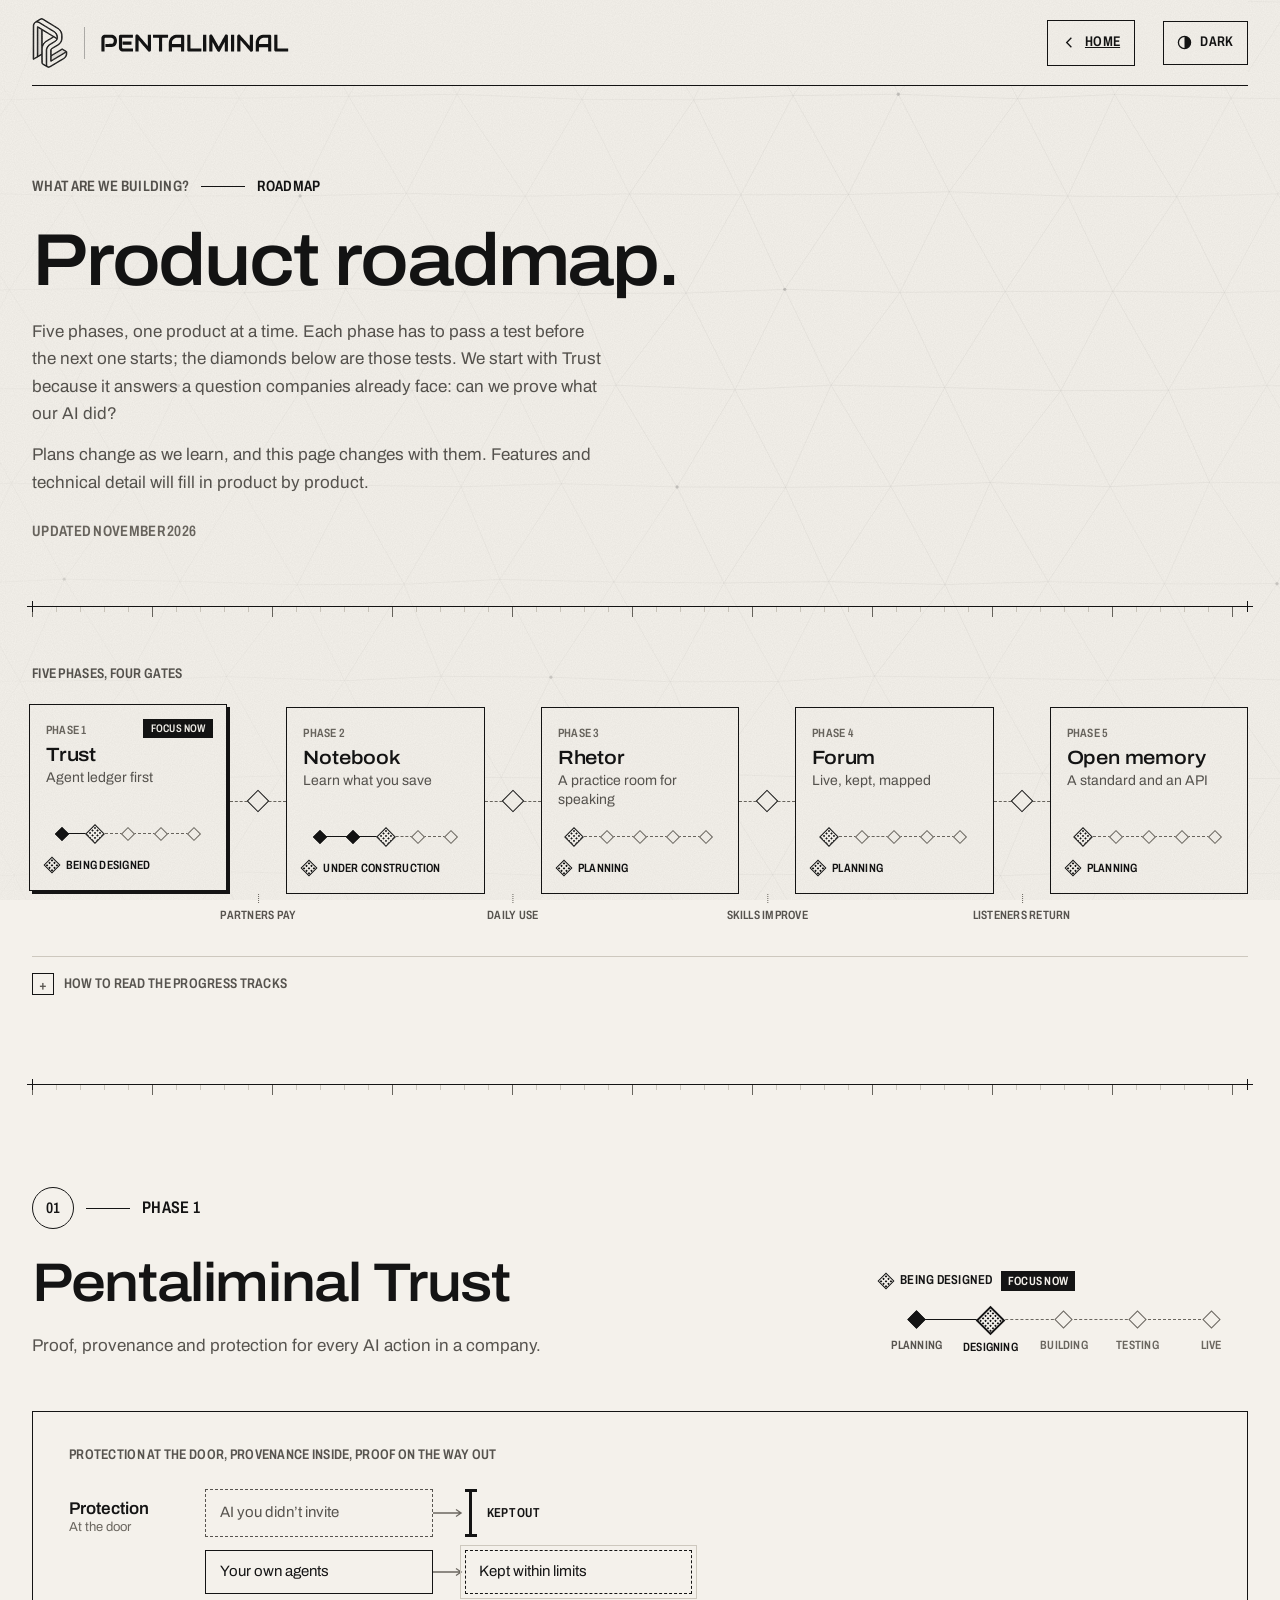
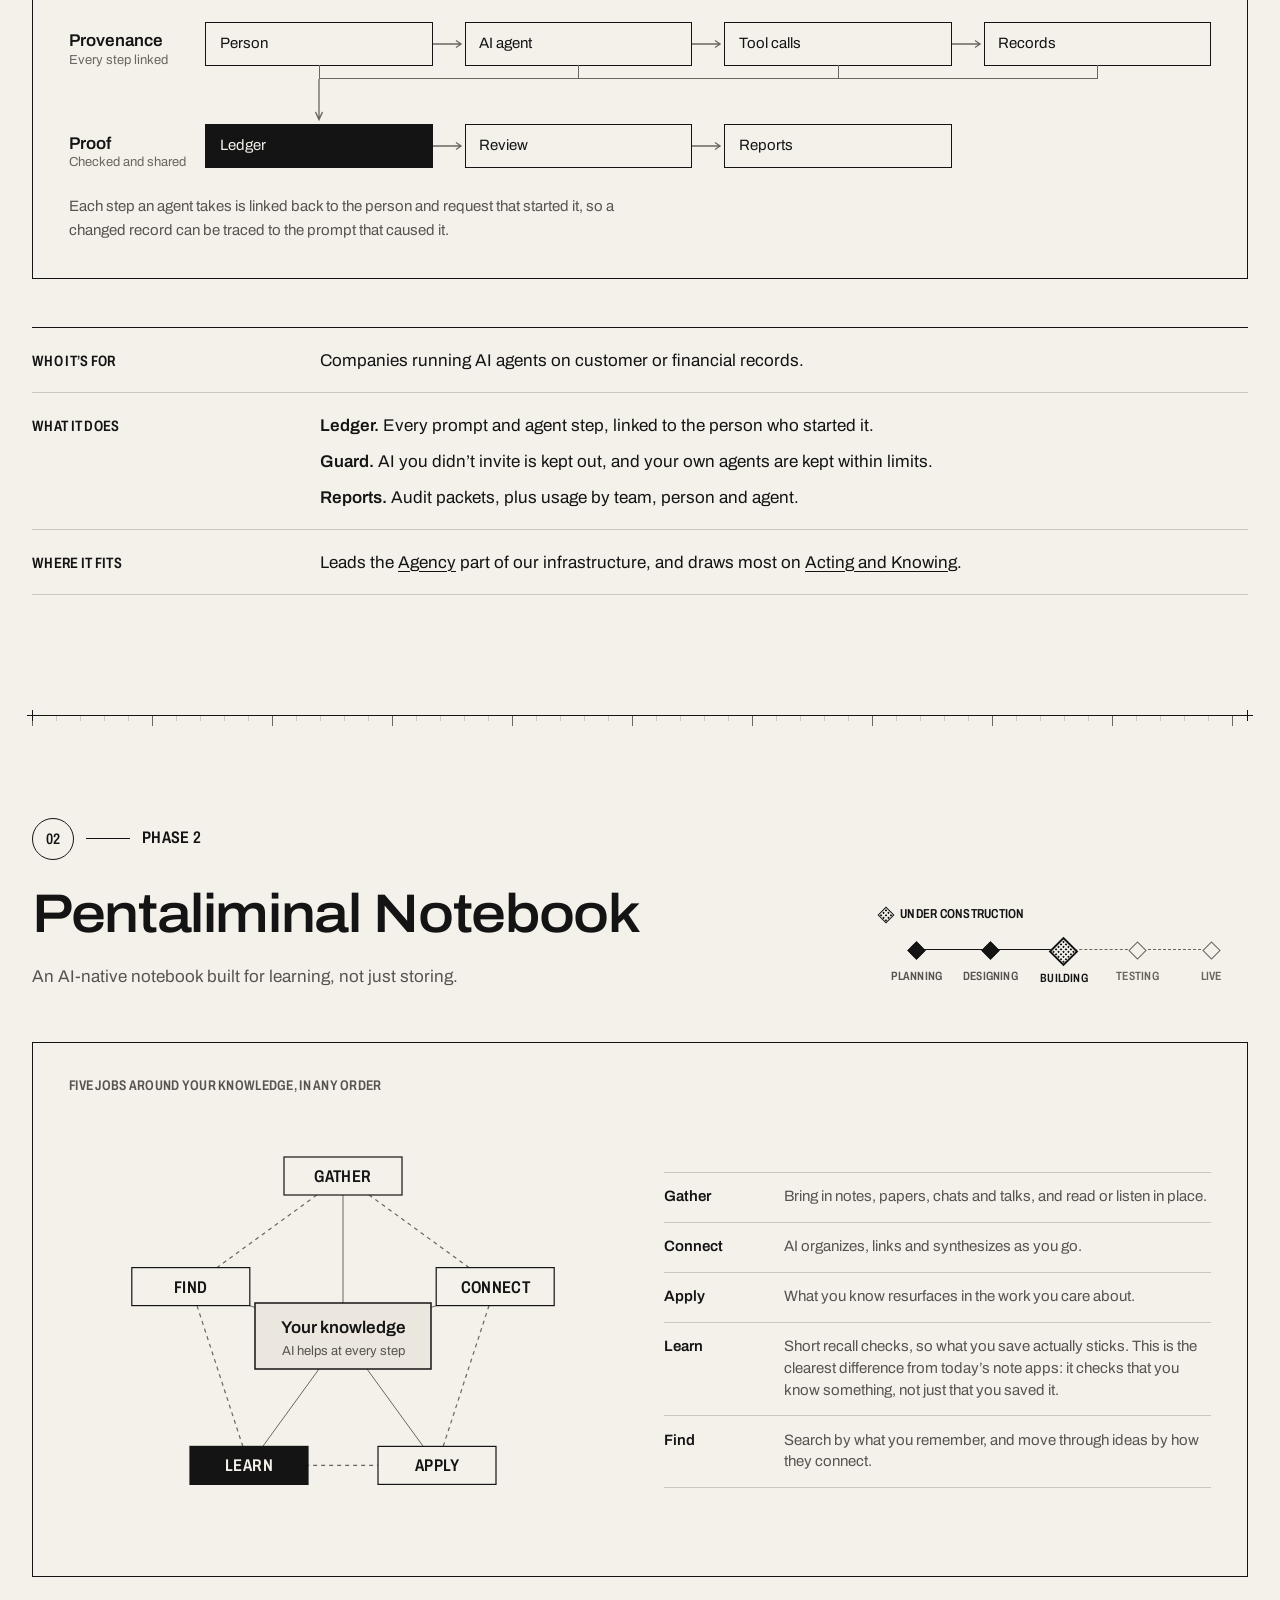
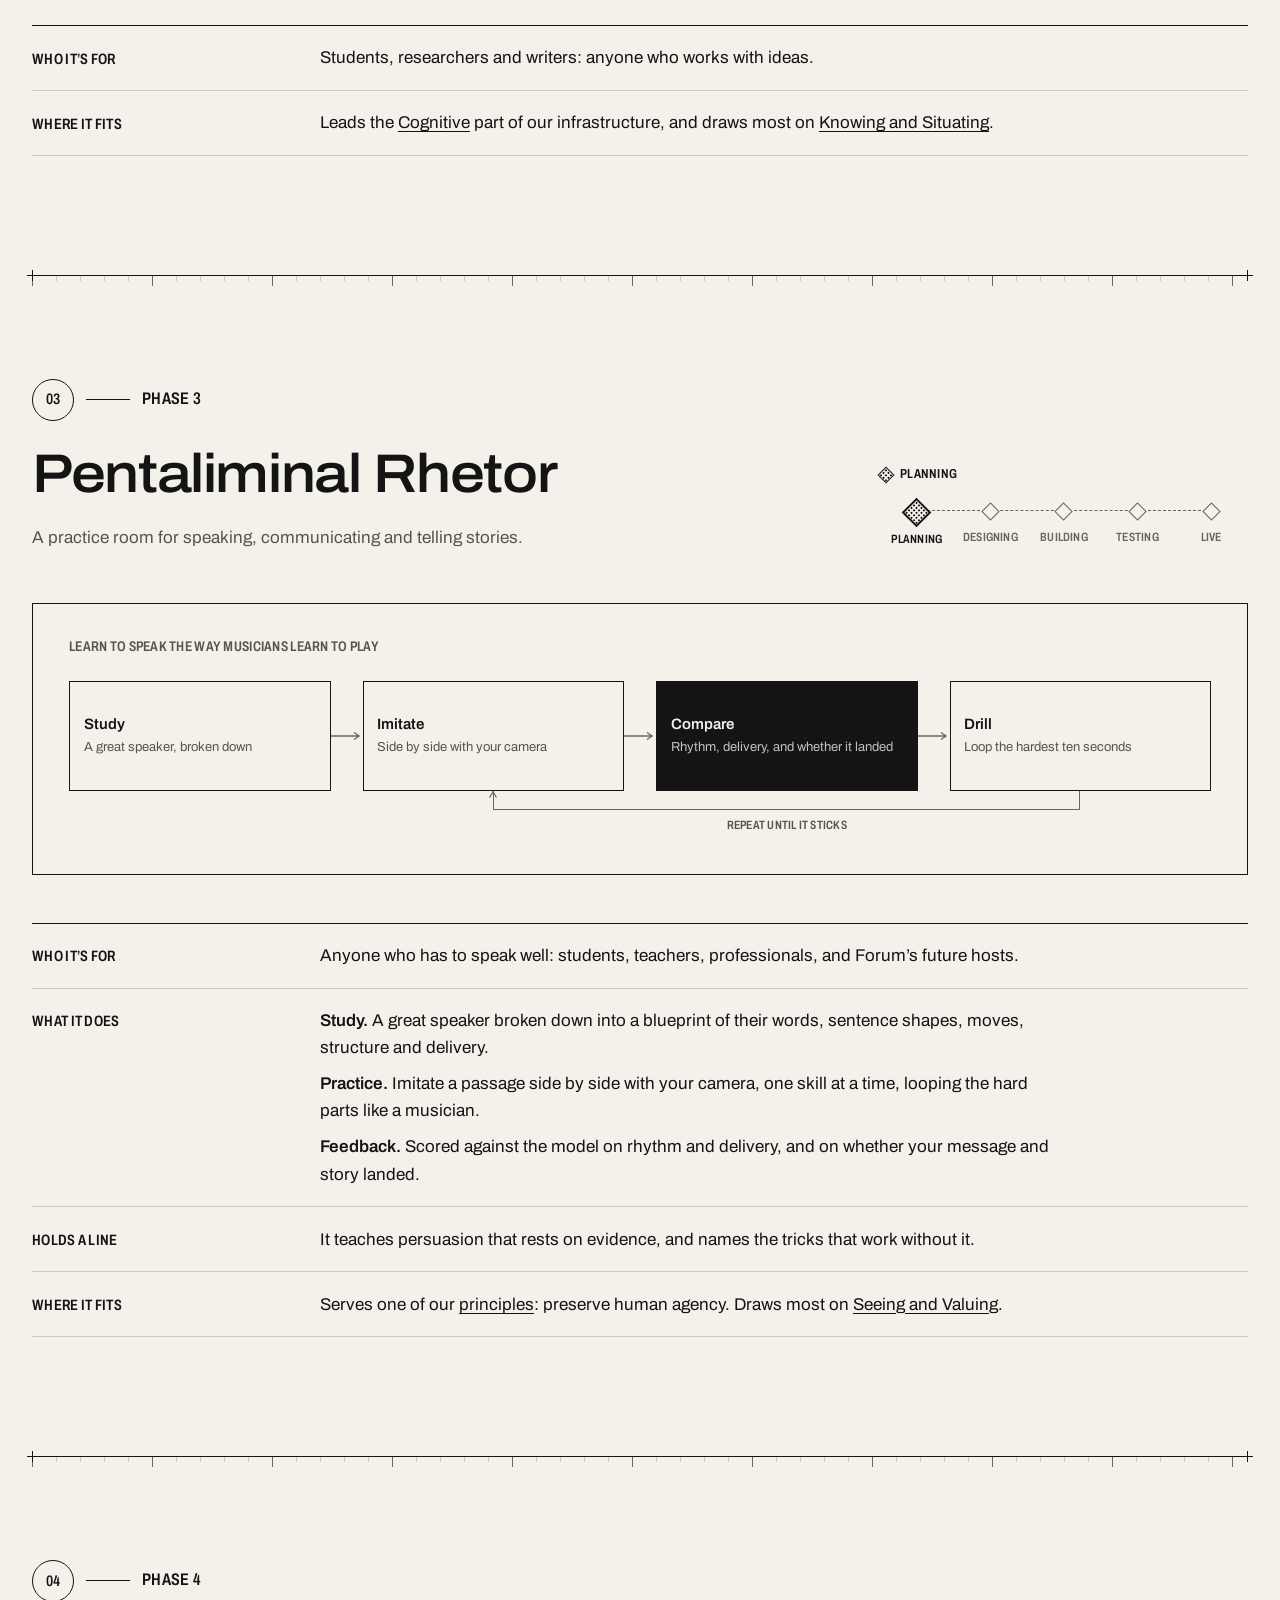
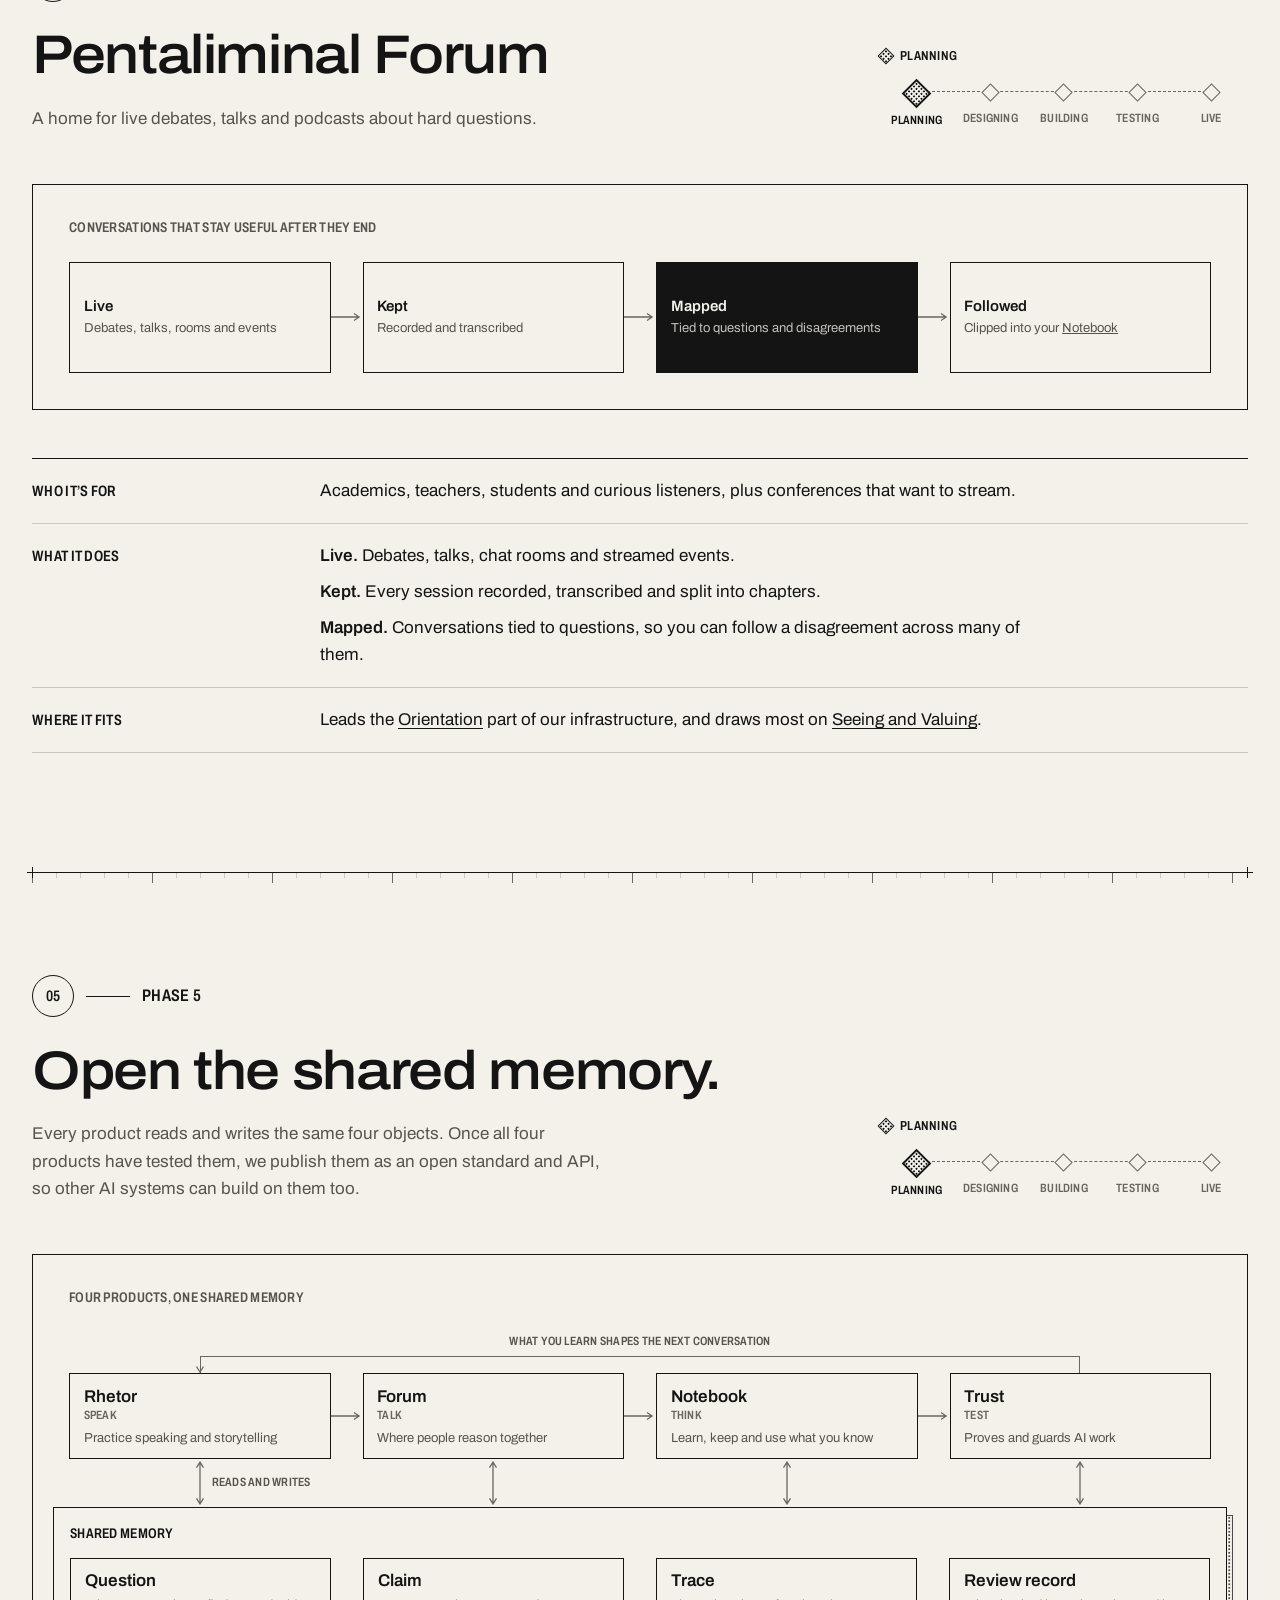
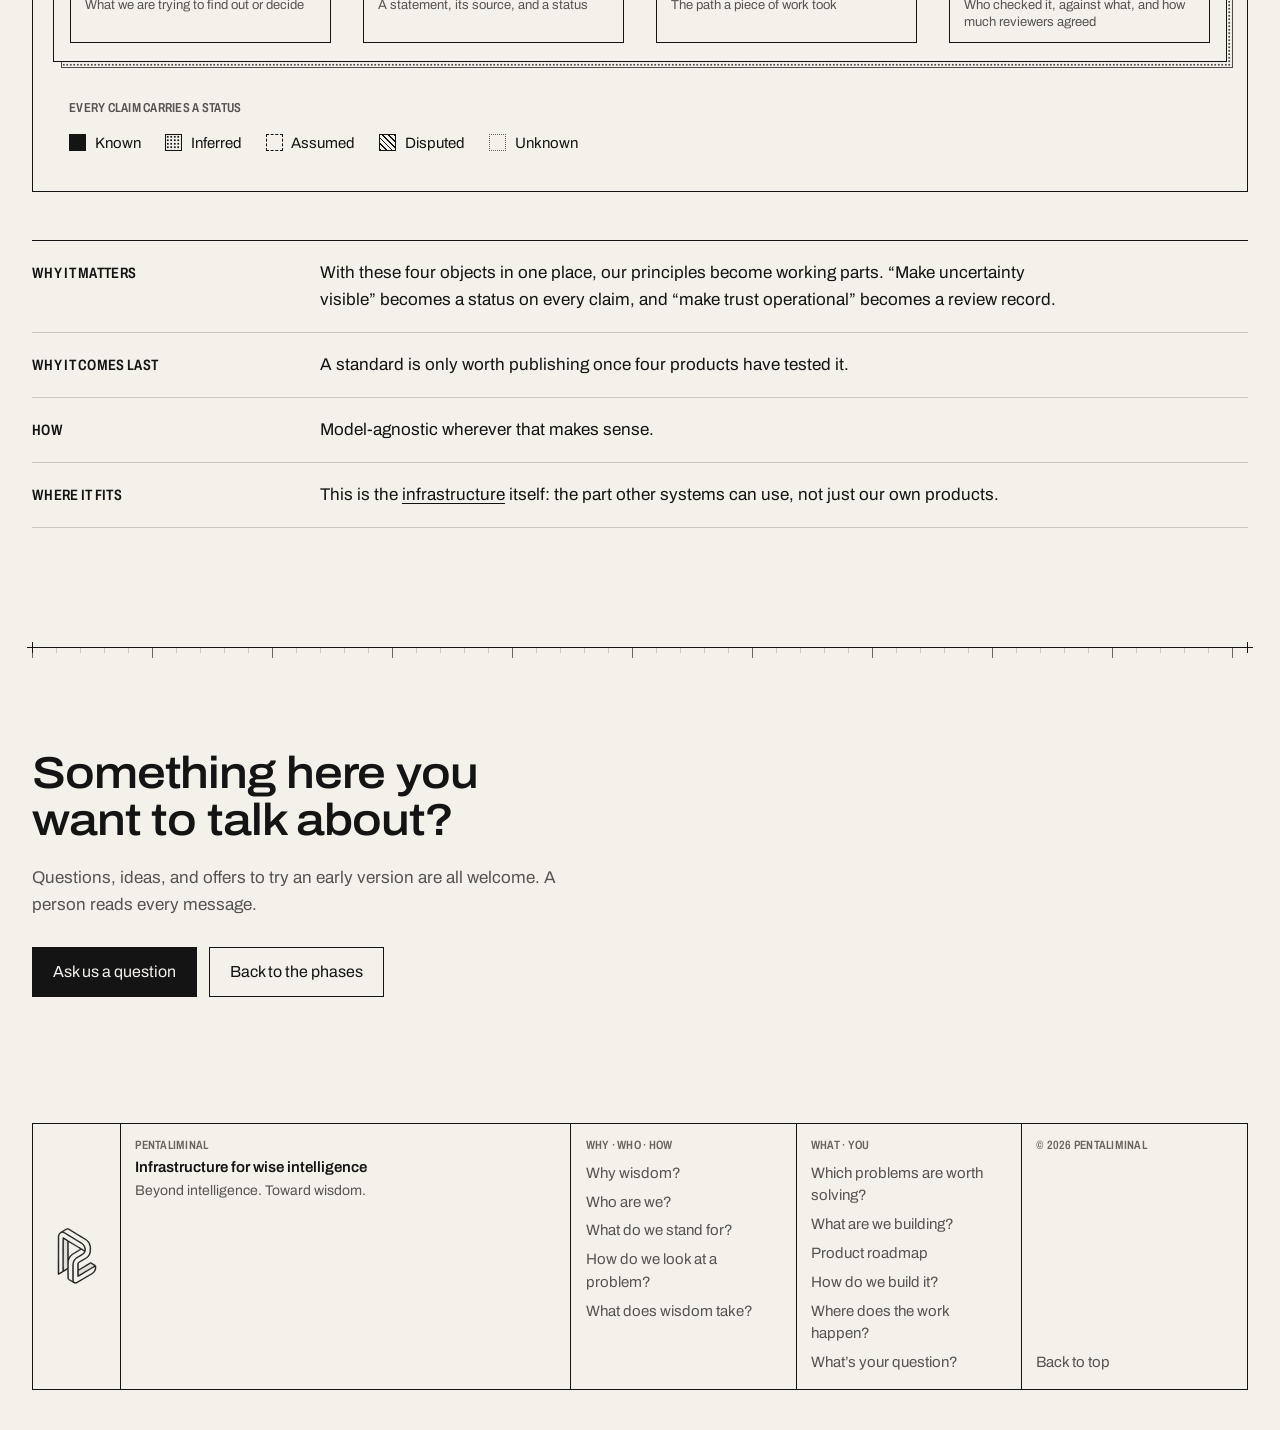
==== commit 3526d76e: "Roadmap: drop the "First version" and "Next phase starts when" rows Co-Authored-By: Claude Opus 5.5 " ====
--- a/docs/roadmap/index.html
+++ b/docs/roadmap/index.html
@@ -133,8 +133,6 @@
           <li><b>Guard.</b> AI you didn’t invite is kept out, and your own agents are kept within limits.</li>
           <li><b>Reports.</b> Audit packets, plus usage by team, person and agent.</li>
         </ul></dd></div>
-        <div><dt class="cap">First version</dt><dd>The agent ledger and one audit report.</dd></div>
-        <div><dt class="cap">Next phase starts when</dt><dd>Design partners pay for it.</dd></div>
         <div><dt class="cap">Where it fits</dt><dd>Leads the <a href="../#infrastructure">Agency</a> part of our infrastructure, and draws most on <a href="../#framework">Acting and Knowing</a>.</dd></div>
       </dl>
     </section>
@@ -163,8 +161,6 @@
 
       <dl class="facts">
         <div><dt class="cap">Who it’s for</dt><dd>Students, researchers and writers: anyone who works with ideas.</dd></div>
-        <div><dt class="cap">First version</dt><dd>Import from the note apps you already use, search by what you remember, resurfacing while you write, and a learn mode.</dd></div>
-        <div><dt class="cap">Next phase starts when</dt><dd>People come back daily, and remember more.</dd></div>
         <div><dt class="cap">Where it fits</dt><dd>Leads the <a href="../#infrastructure">Cognitive</a> part of our infrastructure, and draws most on <a href="../#framework">Knowing and Situating</a>.</dd></div>
       </dl>
     </section>
@@ -196,8 +192,6 @@
           <li><b>Feedback.</b> Scored against the model on rhythm and delivery, and on whether your message and story landed.</li>
         </ul></dd></div>
         <div><dt class="cap">Holds a line</dt><dd>It teaches persuasion that rests on evidence, and names the tricks that work without it.</dd></div>
-        <div><dt class="cap">First version</dt><dd>A small library of annotated speeches, side-by-side practice, one-skill sessions and passage loops.</dd></div>
-        <div><dt class="cap">Next phase starts when</dt><dd>People’s recordings measurably improve over a month.</dd></div>
         <div><dt class="cap">Where it fits</dt><dd>Serves one of our <a href="../#principles">principles</a>: preserve human agency. Draws most on <a href="../#framework">Seeing and Valuing</a>.</dd></div>
       </dl>
     </section>
@@ -227,8 +221,6 @@
           <li><b>Kept.</b> Every session recorded, transcribed and split into chapters.</li>
           <li><b>Mapped.</b> Conversations tied to questions, so you can follow a disagreement across many of them.</li>
         </ul></dd></div>
-        <div><dt class="cap">First version</dt><dd>One field (AI and philosophy), a few hosts, and one conference stream.</dd></div>
-        <div><dt class="cap">Next phase starts when</dt><dd>Listeners come back for the depth.</dd></div>
         <div><dt class="cap">Where it fits</dt><dd>Leads the <a href="../#infrastructure">Orientation</a> part of our infrastructure, and draws most on <a href="../#framework">Seeing and Valuing</a>.</dd></div>
       </dl>
     </section>
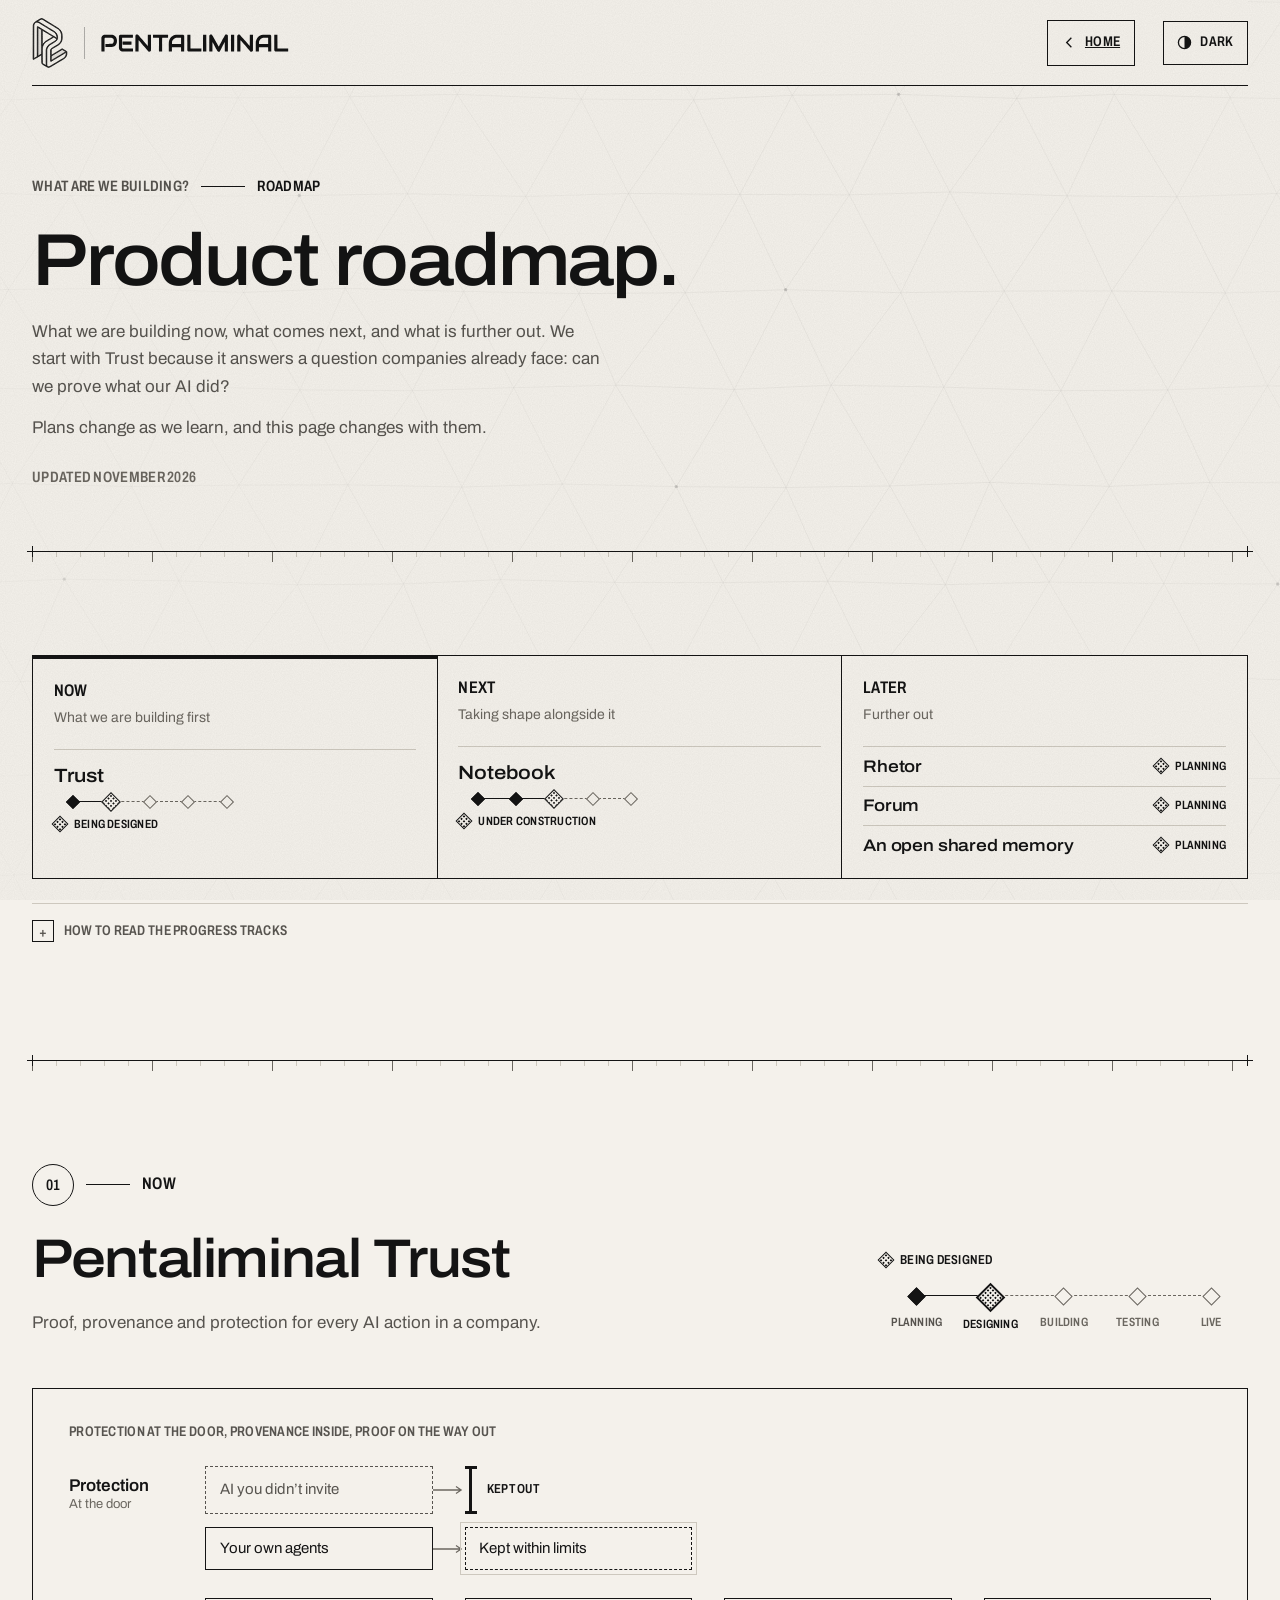
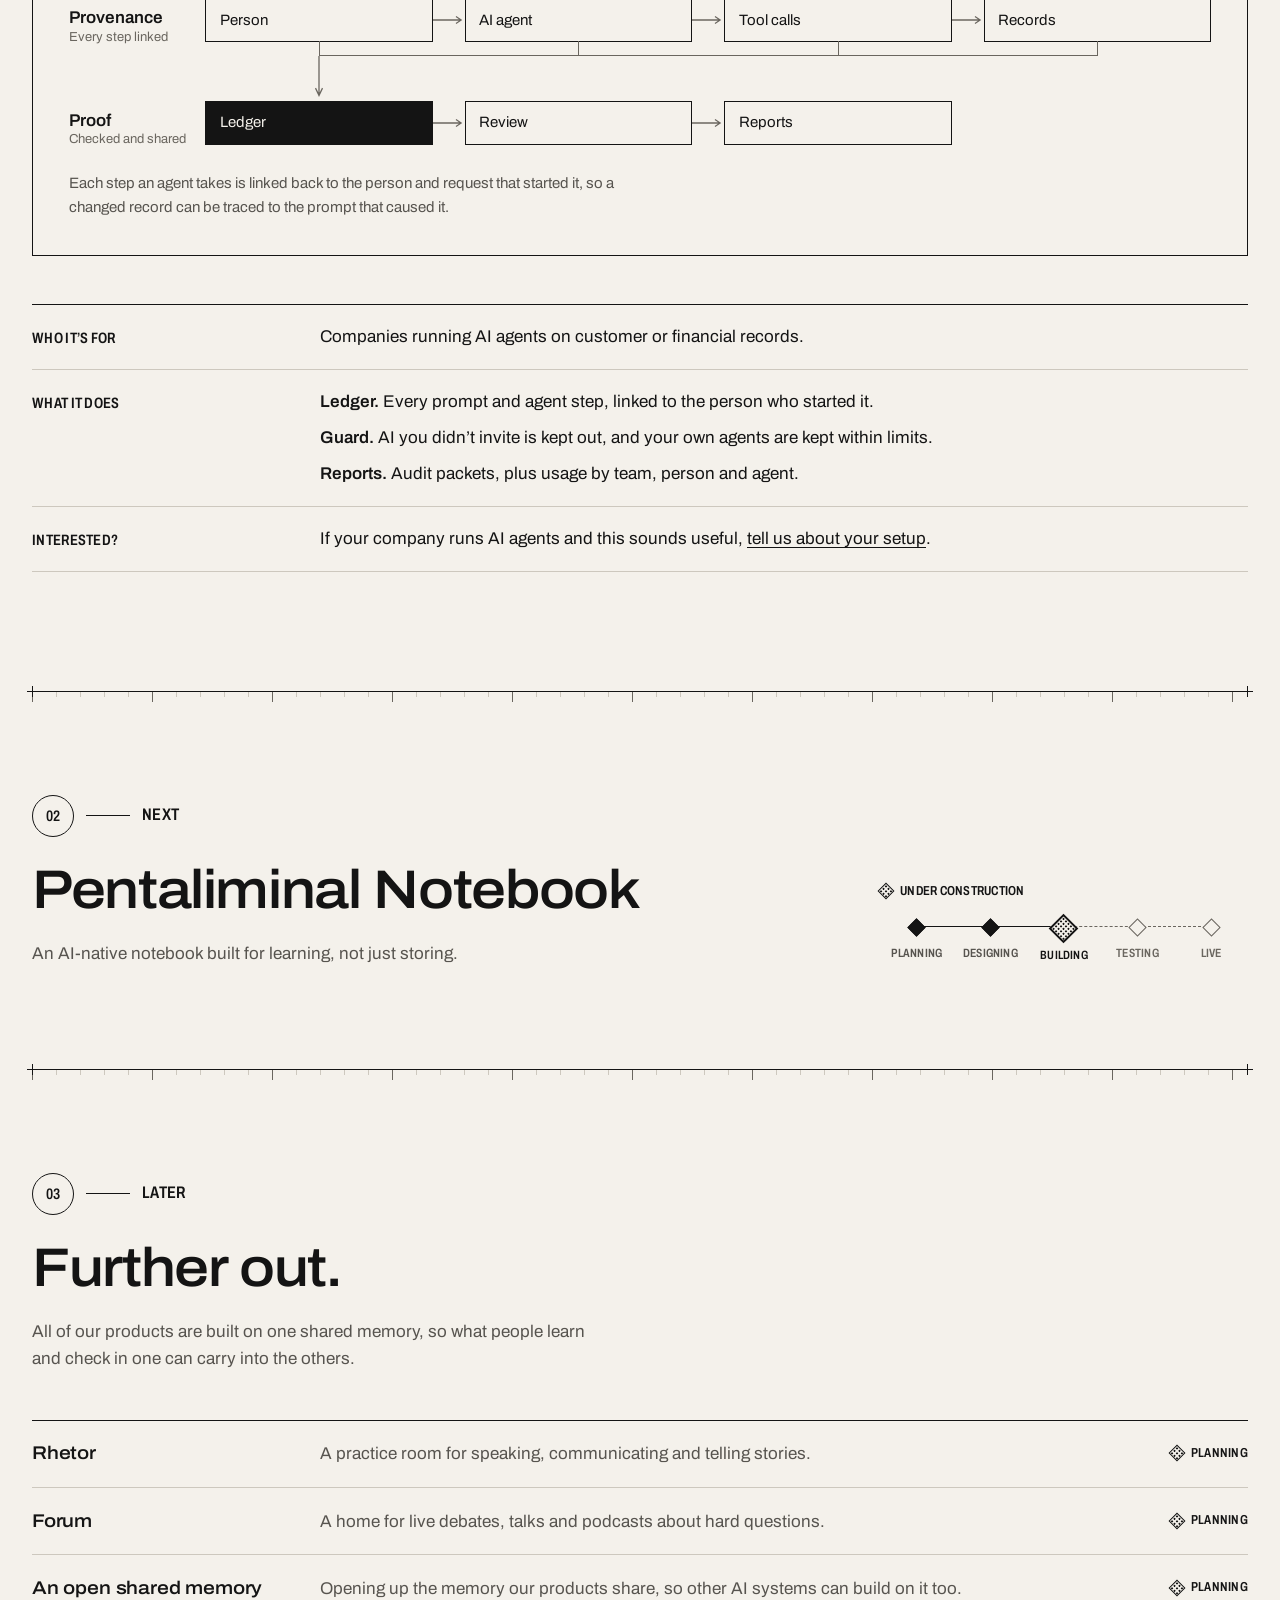
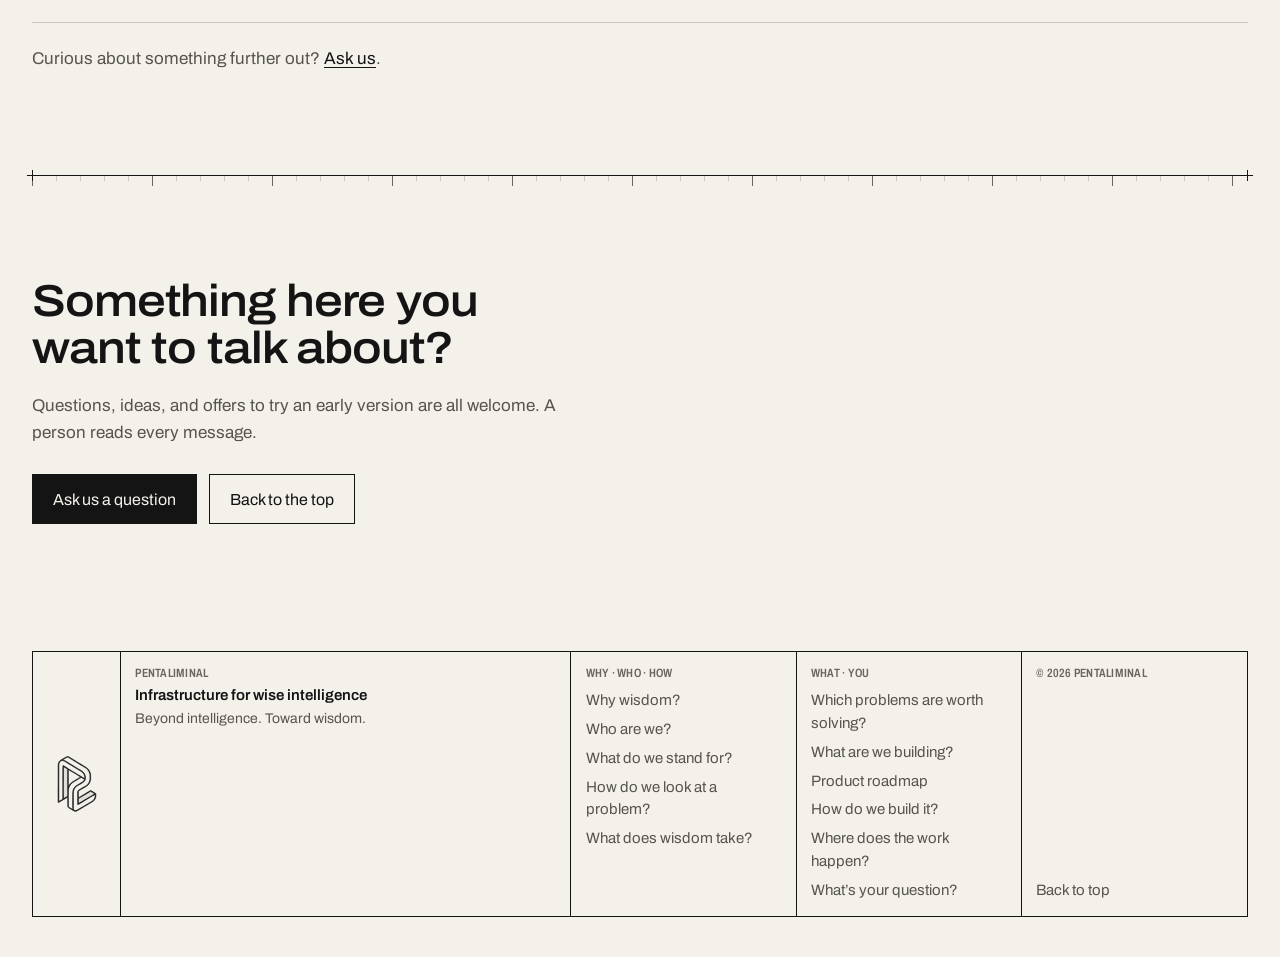
==== commit 2b657c36: "Roadmap: restructure as Now / Next / Later Detail only for Trust (figure, who it's for, what it does" ====
--- a/docs/roadmap/index.html
+++ b/docs/roadmap/index.html
@@ -4,7 +4,7 @@
 <meta charset="utf-8">
 <meta name="viewport" content="width=device-width, initial-scale=1, viewport-fit=cover">
 <title>Roadmap: Pentaliminal</title>
-<meta name="description" content="What Pentaliminal is building first and where each product stands: Trust, Notebook, Rhetor, Forum, and an open shared memory.">
+<meta name="description" content="What Pentaliminal is building now, what comes next, and where each product stands.">
 <link rel="canonical" href="https://pentaliminal.ai/roadmap/">
 <meta name="color-scheme" content="light dark">
 <meta name="theme-color" content="#f4f1eb" media="(prefers-color-scheme: light)">
@@ -69,24 +69,18 @@
       <p class="crumb cap"><a href="../#infrastructure">What are we building?</a><span class="lead" aria-hidden="true"></span><span>Roadmap</span></p>
       <div class="head">
         <h1>Product roadmap.</h1>
-        <p>Five phases, one product at a time. Each phase has to pass a test before the next one starts; the diamonds below are those tests. We start with Trust because it answers a question companies already face: can we prove what our AI did?</p>
-        <p>Plans change as we learn, and this page changes with them. Features and technical detail will fill in product by product.</p>
+        <p>What we are building now, what comes next, and what is further out. We start with Trust because it answers a question companies already face: can we prove what our AI did?</p>
+        <p>Plans change as we learn, and this page changes with them.</p>
       </div>
       <p class="meta cap">Updated November 2026</p>
     </div>
 
     <section class="rm-seq" aria-labelledby="seqTitle">
-      <h2 class="fig-t cap" id="seqTitle">Five phases, four gates</h2>
-      <ol class="phases">
-        <li class="ph now"><a href="#trust"><span class="ph-no cap">Phase 1</span><b>Trust</b><i>Agent ledger first</i><div class="track sm" role="img" aria-label="Progress: stage 2 of 5, designing"><ol aria-hidden="true"><li class="done"><i></i></li><li class="now"><i></i></li><li class="ahead"><i></i></li><li class="ahead"><i></i></li><li class="ahead"><i></i></li></ol></div><p class="chip cap"><span class="dm" aria-hidden="true"></span>Being designed<span class="now-tag cap">Focus now</span></p></a></li>
-        <li class="gate" aria-label="Gate: Partners pay"><i aria-hidden="true"></i><span class="cap">Partners pay</span></li>
-        <li class="ph"><a href="#notebook"><span class="ph-no cap">Phase 2</span><b>Notebook</b><i>Learn what you save</i><div class="track sm" role="img" aria-label="Progress: stage 3 of 5, building"><ol aria-hidden="true"><li class="done"><i></i></li><li class="done"><i></i></li><li class="now"><i></i></li><li class="ahead"><i></i></li><li class="ahead"><i></i></li></ol></div><p class="chip cap"><span class="dm" aria-hidden="true"></span>Under construction</p></a></li>
-        <li class="gate" aria-label="Gate: Daily use"><i aria-hidden="true"></i><span class="cap">Daily use</span></li>
-        <li class="ph"><a href="#rhetor"><span class="ph-no cap">Phase 3</span><b>Rhetor</b><i>A practice room for speaking</i><div class="track sm" role="img" aria-label="Progress: stage 1 of 5, planning"><ol aria-hidden="true"><li class="now"><i></i></li><li class="ahead"><i></i></li><li class="ahead"><i></i></li><li class="ahead"><i></i></li><li class="ahead"><i></i></li></ol></div><p class="chip cap"><span class="dm" aria-hidden="true"></span>Planning</p></a></li>
-        <li class="gate" aria-label="Gate: Skills improve"><i aria-hidden="true"></i><span class="cap">Skills improve</span></li>
-        <li class="ph"><a href="#forum"><span class="ph-no cap">Phase 4</span><b>Forum</b><i>Live, kept, mapped</i><div class="track sm" role="img" aria-label="Progress: stage 1 of 5, planning"><ol aria-hidden="true"><li class="now"><i></i></li><li class="ahead"><i></i></li><li class="ahead"><i></i></li><li class="ahead"><i></i></li><li class="ahead"><i></i></li></ol></div><p class="chip cap"><span class="dm" aria-hidden="true"></span>Planning</p></a></li>
-        <li class="gate" aria-label="Gate: Listeners return"><i aria-hidden="true"></i><span class="cap">Listeners return</span></li>
-        <li class="ph"><a href="#memory"><span class="ph-no cap">Phase 5</span><b>Open memory</b><i>A standard and an API</i><div class="track sm" role="img" aria-label="Progress: stage 1 of 5, planning"><ol aria-hidden="true"><li class="now"><i></i></li><li class="ahead"><i></i></li><li class="ahead"><i></i></li><li class="ahead"><i></i></li><li class="ahead"><i></i></li></ol></div><p class="chip cap"><span class="dm" aria-hidden="true"></span>Planning</p></a></li>
+      <h2 class="sr" id="seqTitle">At a glance</h2>
+      <ol class="horizons">
+        <li class="hz now"><a href="#now"><span class="hz-k cap">Now</span><span class="hz-s">What we are building first</span><ul><li><b>Trust</b><div class="track sm" role="img" aria-label="Progress: stage 2 of 5, designing"><ol aria-hidden="true"><li class="done"><i></i></li><li class="now"><i></i></li><li class="ahead"><i></i></li><li class="ahead"><i></i></li><li class="ahead"><i></i></li></ol></div><p class="chip cap"><span class="dm" aria-hidden="true"></span>Being designed</p></li></ul></a></li>
+        <li class="hz"><a href="#next"><span class="hz-k cap">Next</span><span class="hz-s">Taking shape alongside it</span><ul><li><b>Notebook</b><div class="track sm" role="img" aria-label="Progress: stage 3 of 5, building"><ol aria-hidden="true"><li class="done"><i></i></li><li class="done"><i></i></li><li class="now"><i></i></li><li class="ahead"><i></i></li><li class="ahead"><i></i></li></ol></div><p class="chip cap"><span class="dm" aria-hidden="true"></span>Under construction</p></li></ul></a></li>
+        <li class="hz"><a href="#later"><span class="hz-k cap">Later</span><span class="hz-s">Further out</span><ul><li><b>Rhetor</b><p class="chip cap"><span class="dm" aria-hidden="true"></span>Planning</p></li><li><b>Forum</b><p class="chip cap"><span class="dm" aria-hidden="true"></span>Planning</p></li><li><b>An open shared memory</b><p class="chip cap"><span class="dm" aria-hidden="true"></span>Planning</p></li></ul></a></li>
       </ol>
       <details class="legend">
         <summary class="cap">How to read the progress tracks</summary>
@@ -100,12 +94,12 @@
       </details>
     </section>
 
-    <!-- ===================== 01 Trust ===================== -->
-    <section id="trust" class="phase-sec">
-      <p class="label cap"><span class="no">01</span><span class="lead" aria-hidden="true"></span><span>Phase 1</span></p>
+    <!-- ===================== Now: Trust ===================== -->
+    <section id="now" class="phase-sec">
+      <p class="label cap"><span class="no">01</span><span class="lead" aria-hidden="true"></span><span>Now</span></p>
       <div class="ph-head">
         <div class="head"><h2>Pentaliminal Trust</h2><p>Proof, provenance and protection for every AI action in a company.</p></div>
-        <div class="ph-status"><p class="chip cap"><span class="dm" aria-hidden="true"></span>Being designed<span class="now-tag cap">Focus now</span></p><div class="track" role="img" aria-label="Progress: stage 2 of 5, designing"><ol aria-hidden="true"><li class="done"><i></i><span class="cap">Planning</span></li><li class="now"><i></i><span class="cap">Designing</span></li><li class="ahead"><i></i><span class="cap">Building</span></li><li class="ahead"><i></i><span class="cap">Testing</span></li><li class="ahead"><i></i><span class="cap">Live</span></li></ol></div></div>
+        <div class="ph-status"><p class="chip cap"><span class="dm" aria-hidden="true"></span>Being designed</p><div class="track" role="img" aria-label="Progress: stage 2 of 5, designing"><ol aria-hidden="true"><li class="done"><i></i><span class="cap">Planning</span></li><li class="now"><i></i><span class="cap">Designing</span></li><li class="ahead"><i></i><span class="cap">Building</span></li><li class="ahead"><i></i><span class="cap">Testing</span></li><li class="ahead"><i></i><span class="cap">Live</span></li></ol></div></div>
       </div>
 
       <figure class="rmfig ppp" aria-labelledby="pppT">
@@ -133,143 +127,29 @@
           <li><b>Guard.</b> AI you didn’t invite is kept out, and your own agents are kept within limits.</li>
           <li><b>Reports.</b> Audit packets, plus usage by team, person and agent.</li>
         </ul></dd></div>
-        <div><dt class="cap">Where it fits</dt><dd>Leads the <a href="../#infrastructure">Agency</a> part of our infrastructure, and draws most on <a href="../#framework">Acting and Knowing</a>.</dd></div>
+        <div><dt class="cap">Interested?</dt><dd>If your company runs AI agents and this sounds useful, <a href="../#ask">tell us about your setup</a>.</dd></div>
       </dl>
     </section>
 
-    <!-- ===================== 02 Notebook ===================== -->
-    <section id="notebook" class="phase-sec">
-      <p class="label cap"><span class="no">02</span><span class="lead" aria-hidden="true"></span><span>Phase 2</span></p>
+    <!-- ===================== Next: Notebook ===================== -->
+    <section id="next" class="phase-sec">
+      <p class="label cap"><span class="no">02</span><span class="lead" aria-hidden="true"></span><span>Next</span></p>
       <div class="ph-head">
         <div class="head"><h2>Pentaliminal Notebook</h2><p>An AI-native notebook built for learning, not just storing.</p></div>
         <div class="ph-status"><p class="chip cap"><span class="dm" aria-hidden="true"></span>Under construction</p><div class="track" role="img" aria-label="Progress: stage 3 of 5, building"><ol aria-hidden="true"><li class="done"><i></i><span class="cap">Planning</span></li><li class="done"><i></i><span class="cap">Designing</span></li><li class="now"><i></i><span class="cap">Building</span></li><li class="ahead"><i></i><span class="cap">Testing</span></li><li class="ahead"><i></i><span class="cap">Live</span></li></ol></div></div>
       </div>
-
-      <figure class="rmfig nb" aria-labelledby="nbT">
-        <figcaption class="fig-t cap" id="nbT">Five jobs around your knowledge, in any order</figcaption>
-        <div class="nb-grid">
-          <svg class="nb-fig" viewBox="0 0 460 420" role="img" aria-label="A pentagon with your knowledge at the center and five jobs at its corners: gather, connect, apply, learn and find. The edges are dashed because the jobs have no fixed order."><polygon class="nb-ring" points="230.0,56.0 382.2,166.6 324.0,345.4 136.0,345.4 77.8,166.6"/><line class="nb-spoke" x1="230" y1="216" x2="230.0" y2="56.0"/><line class="nb-spoke" x1="230" y1="216" x2="382.2" y2="166.6"/><line class="nb-spoke" x1="230" y1="216" x2="324.0" y2="345.4"/><line class="nb-spoke" x1="230" y1="216" x2="136.0" y2="345.4"/><line class="nb-spoke" x1="230" y1="216" x2="77.8" y2="166.6"/><rect class="nb-core" x="142" y="183" width="176" height="66"/><text class="nb-ct" x="230" y="213">Your knowledge</text><text class="nb-cs" x="230" y="235">AI helps at every step</text><g class="nb-v v-gather"><rect x="171.0" y="37.0" width="118" height="38"/><text x="230.0" y="62.0">Gather</text></g><g class="nb-v v-connect"><rect x="323.2" y="147.6" width="118" height="38"/><text x="382.2" y="172.6">Connect</text></g><g class="nb-v v-apply"><rect x="265.0" y="326.4" width="118" height="38"/><text x="324.0" y="351.4">Apply</text></g><g class="nb-v v-learn"><rect x="77.0" y="326.4" width="118" height="38"/><text x="136.0" y="351.4">Learn</text></g><g class="nb-v v-find"><rect x="18.8" y="147.6" width="118" height="38"/><text x="77.8" y="172.6">Find</text></g></svg>
-          <ol class="nb-list">
-            <li data-j="gather"><b>Gather</b><span>Bring in notes, papers, chats and talks, and read or listen in place.</span></li>
-            <li data-j="connect"><b>Connect</b><span>AI organizes, links and synthesizes as you go.</span></li>
-            <li data-j="apply"><b>Apply</b><span>What you know resurfaces in the work you care about.</span></li>
-            <li data-j="learn"><b>Learn</b><span>Short recall checks, so what you save actually sticks. This is the clearest difference from today’s note apps: it checks that you know something, not just that you saved it.</span></li>
-            <li data-j="find"><b>Find</b><span>Search by what you remember, and move through ideas by how they connect.</span></li>
-          </ol>
-        </div>
-      </figure>
-
-      <dl class="facts">
-        <div><dt class="cap">Who it’s for</dt><dd>Students, researchers and writers: anyone who works with ideas.</dd></div>
-        <div><dt class="cap">Where it fits</dt><dd>Leads the <a href="../#infrastructure">Cognitive</a> part of our infrastructure, and draws most on <a href="../#framework">Knowing and Situating</a>.</dd></div>
-      </dl>
     </section>
 
-    <!-- ===================== 03 Rhetor ===================== -->
-    <section id="rhetor" class="phase-sec">
-      <p class="label cap"><span class="no">03</span><span class="lead" aria-hidden="true"></span><span>Phase 3</span></p>
-      <div class="ph-head">
-        <div class="head"><h2>Pentaliminal Rhetor</h2><p>A practice room for speaking, communicating and telling stories.</p></div>
-        <div class="ph-status"><p class="chip cap"><span class="dm" aria-hidden="true"></span>Planning</p><div class="track" role="img" aria-label="Progress: stage 1 of 5, planning"><ol aria-hidden="true"><li class="now"><i></i><span class="cap">Planning</span></li><li class="ahead"><i></i><span class="cap">Designing</span></li><li class="ahead"><i></i><span class="cap">Building</span></li><li class="ahead"><i></i><span class="cap">Testing</span></li><li class="ahead"><i></i><span class="cap">Live</span></li></ol></div></div>
-      </div>
-
-      <figure class="rmfig" aria-labelledby="rhT">
-        <figcaption class="fig-t cap" id="rhT">Learn to speak the way musicians learn to play</figcaption>
-        <div class="chain c4 steps looped">
-          <span class="nd"><b>Study</b><i>A great speaker, broken down</i></span>
-          <span class="nd"><b>Imitate</b><i>Side by side with your camera</i></span>
-          <span class="nd key"><b>Compare</b><i>Rhythm, delivery, and whether it landed</i></span>
-          <span class="nd"><b>Drill</b><i>Loop the hardest ten seconds</i></span>
-          <span class="loop" aria-hidden="true"><span class="cap">Repeat until it sticks</span></span>
-        </div>
-      </figure>
-
-      <dl class="facts">
-        <div><dt class="cap">Who it’s for</dt><dd>Anyone who has to speak well: students, teachers, professionals, and Forum’s future hosts.</dd></div>
-        <div><dt class="cap">What it does</dt><dd><ul>
-          <li><b>Study.</b> A great speaker broken down into a blueprint of their words, sentence shapes, moves, structure and delivery.</li>
-          <li><b>Practice.</b> Imitate a passage side by side with your camera, one skill at a time, looping the hard parts like a musician.</li>
-          <li><b>Feedback.</b> Scored against the model on rhythm and delivery, and on whether your message and story landed.</li>
-        </ul></dd></div>
-        <div><dt class="cap">Holds a line</dt><dd>It teaches persuasion that rests on evidence, and names the tricks that work without it.</dd></div>
-        <div><dt class="cap">Where it fits</dt><dd>Serves one of our <a href="../#principles">principles</a>: preserve human agency. Draws most on <a href="../#framework">Seeing and Valuing</a>.</dd></div>
-      </dl>
-    </section>
-
-    <!-- ===================== 04 Forum ===================== -->
-    <section id="forum" class="phase-sec">
-      <p class="label cap"><span class="no">04</span><span class="lead" aria-hidden="true"></span><span>Phase 4</span></p>
-      <div class="ph-head">
-        <div class="head"><h2>Pentaliminal Forum</h2><p>A home for live debates, talks and podcasts about hard questions.</p></div>
-        <div class="ph-status"><p class="chip cap"><span class="dm" aria-hidden="true"></span>Planning</p><div class="track" role="img" aria-label="Progress: stage 1 of 5, planning"><ol aria-hidden="true"><li class="now"><i></i><span class="cap">Planning</span></li><li class="ahead"><i></i><span class="cap">Designing</span></li><li class="ahead"><i></i><span class="cap">Building</span></li><li class="ahead"><i></i><span class="cap">Testing</span></li><li class="ahead"><i></i><span class="cap">Live</span></li></ol></div></div>
-      </div>
-
-      <figure class="rmfig" aria-labelledby="fmT">
-        <figcaption class="fig-t cap" id="fmT">Conversations that stay useful after they end</figcaption>
-        <div class="chain c4 steps">
-          <span class="nd"><b>Live</b><i>Debates, talks, rooms and events</i></span>
-          <span class="nd"><b>Kept</b><i>Recorded and transcribed</i></span>
-          <span class="nd key"><b>Mapped</b><i>Tied to questions and disagreements</i></span>
-          <span class="nd"><b>Followed</b><i>Clipped into your <a href="#notebook">Notebook</a></i></span>
-        </div>
-      </figure>
-
-      <dl class="facts">
-        <div><dt class="cap">Who it’s for</dt><dd>Academics, teachers, students and curious listeners, plus conferences that want to stream.</dd></div>
-        <div><dt class="cap">What it does</dt><dd><ul>
-          <li><b>Live.</b> Debates, talks, chat rooms and streamed events.</li>
-          <li><b>Kept.</b> Every session recorded, transcribed and split into chapters.</li>
-          <li><b>Mapped.</b> Conversations tied to questions, so you can follow a disagreement across many of them.</li>
-        </ul></dd></div>
-        <div><dt class="cap">Where it fits</dt><dd>Leads the <a href="../#infrastructure">Orientation</a> part of our infrastructure, and draws most on <a href="../#framework">Seeing and Valuing</a>.</dd></div>
-      </dl>
-    </section>
-
-    <!-- ===================== 05 Shared memory ===================== -->
-    <section id="memory" class="phase-sec">
-      <p class="label cap"><span class="no">05</span><span class="lead" aria-hidden="true"></span><span>Phase 5</span></p>
-      <div class="ph-head">
-        <div class="head"><h2>Open the shared memory.</h2><p>Every product reads and writes the same four objects. Once all four products have tested them, we publish them as an open standard and API, so other AI systems can build on them too.</p></div>
-        <div class="ph-status"><p class="chip cap"><span class="dm" aria-hidden="true"></span>Planning</p><div class="track" role="img" aria-label="Progress: stage 1 of 5, planning"><ol aria-hidden="true"><li class="now"><i></i><span class="cap">Planning</span></li><li class="ahead"><i></i><span class="cap">Designing</span></li><li class="ahead"><i></i><span class="cap">Building</span></li><li class="ahead"><i></i><span class="cap">Testing</span></li><li class="ahead"><i></i><span class="cap">Live</span></li></ol></div></div>
-      </div>
-
-      <figure class="rmfig mem" aria-labelledby="memT">
-        <figcaption class="fig-t cap" id="memT">Four products, one shared memory</figcaption>
-        <div class="mem-loop" aria-hidden="true"><span class="cap">What you learn shapes the next conversation</span></div>
-        <ol class="mem-prods">
-          <li><a href="#rhetor"><b>Rhetor</b><span class="cap">Speak</span><i>Practice speaking and storytelling</i></a></li>
-          <li><a href="#forum"><b>Forum</b><span class="cap">Talk</span><i>Where people reason together</i></a></li>
-          <li><a href="#notebook"><b>Notebook</b><span class="cap">Think</span><i>Learn, keep and use what you know</i></a></li>
-          <li><a href="#trust"><b>Trust</b><span class="cap">Test</span><i>Proves and guards AI work</i></a></li>
-        </ol>
-        <div class="mem-rw" aria-hidden="true"><span></span><span></span><span></span><span></span><em class="cap">Reads and writes</em></div>
-        <div class="mem-slab">
-          <p class="cap">Shared memory</p>
-          <ul>
-            <li><b>Question</b><i>What we are trying to find out or decide</i></li>
-            <li><b>Claim</b><i>A statement, its source, and a status</i></li>
-            <li><b>Trace</b><i>The path a piece of work took</i></li>
-            <li><b>Review record</b><i>Who checked it, against what, and how much reviewers agreed</i></li>
-          </ul>
-        </div>
-        <div class="claims">
-          <p class="cap">Every claim carries a status</p>
-          <ul>
-            <li><span class="sw s-known"></span>Known</li>
-            <li><span class="sw s-inferred"></span>Inferred</li>
-            <li><span class="sw s-assumed"></span>Assumed</li>
-            <li><span class="sw s-disputed"></span>Disputed</li>
-            <li><span class="sw s-unknown"></span>Unknown</li>
-          </ul>
-        </div>
-      </figure>
-
-      <dl class="facts">
-        <div><dt class="cap">Why it matters</dt><dd>With these four objects in one place, our principles become working parts. “Make uncertainty visible” becomes a status on every claim, and “make trust operational” becomes a review record.</dd></div>
-        <div><dt class="cap">Why it comes last</dt><dd>A standard is only worth publishing once four products have tested it.</dd></div>
-        <div><dt class="cap">How</dt><dd>Model-agnostic wherever that makes sense.</dd></div>
-        <div><dt class="cap">Where it fits</dt><dd>This is the <a href="../#infrastructure">infrastructure</a> itself: the part other systems can use, not just our own products.</dd></div>
-      </dl>
+    <!-- ===================== Later ===================== -->
+    <section id="later" class="phase-sec">
+      <p class="label cap"><span class="no">03</span><span class="lead" aria-hidden="true"></span><span>Later</span></p>
+      <div class="head"><h2>Further out.</h2><p>All of our products are built on one shared memory, so what people learn and check in one can carry into the others.</p></div>
+      <ul class="later">
+        <li><b>Rhetor</b><span>A practice room for speaking, communicating and telling stories.</span><p class="chip cap"><span class="dm" aria-hidden="true"></span>Planning</p></li>
+        <li><b>Forum</b><span>A home for live debates, talks and podcasts about hard questions.</span><p class="chip cap"><span class="dm" aria-hidden="true"></span>Planning</p></li>
+        <li><b>An open shared memory</b><span>Opening up the memory our products share, so other AI systems can build on it too.</span><p class="chip cap"><span class="dm" aria-hidden="true"></span>Planning</p></li>
+      </ul>
+      <p class="later-note">Curious about something further out? <a href="../#ask">Ask us</a>.</p>
     </section>
 
     <section class="rm-ask">
@@ -277,7 +157,7 @@
         <h2>Something here you want to talk about?</h2>
         <p>Questions, ideas, and offers to try an early version are all welcome. A person reads every message.</p>
       </div>
-      <div class="actions"><a class="btn" href="../#ask">Ask us a question</a><a class="btn ghost" href="#top">Back to the phases</a></div>
+      <div class="actions"><a class="btn" href="../#ask">Ask us a question</a><a class="btn ghost" href="#top">Back to the top</a></div>
     </section>
   </main>
 </div>
--- a/docs/assets/styles.css
+++ b/docs/assets/styles.css
@@ -753,8 +753,6 @@
   /* arrows drawn as masks so they take the theme's ink */
   --arrow-r: url("data:image/svg+xml,%3Csvg xmlns='http://www.w3.org/2000/svg' viewBox='0 0 32 10' preserveAspectRatio='none'%3E%3Cpath d='M0 5h29M24.5 1.5 30 5l-5.5 3.5' fill='none' stroke='black' stroke-width='1.3'/%3E%3C/svg%3E");
   --arrow-d: url("data:image/svg+xml,%3Csvg xmlns='http://www.w3.org/2000/svg' viewBox='0 0 10 32' preserveAspectRatio='none'%3E%3Cpath d='M5 0v29M1.5 24.5 5 30l3.5-5.5' fill='none' stroke='black' stroke-width='1.3'/%3E%3C/svg%3E");
-  --arrow-u: url("data:image/svg+xml,%3Csvg xmlns='http://www.w3.org/2000/svg' viewBox='0 0 10 10'%3E%3Cpath d='M1.5 7.5 5 2l3.5 5.5' fill='none' stroke='black' stroke-width='1.3'/%3E%3C/svg%3E");
-  --arrow-ud: url("data:image/svg+xml,%3Csvg xmlns='http://www.w3.org/2000/svg' viewBox='0 0 10 40' preserveAspectRatio='none'%3E%3Cpath d='M5 1v38M1.5 6 5 1l3.5 5M1.5 34 5 39l3.5-5' fill='none' stroke='black' stroke-width='1.3'/%3E%3C/svg%3E");
   --dots: radial-gradient(circle, var(--ink) 1px, transparent 1.35px) 0 0 / 3.5px 3.5px;
 }
 
@@ -776,7 +774,6 @@
 /* the status label: "Being designed", plus "Focus now" on the phase in progress */
 .chip { display: inline-flex; flex-wrap: wrap; align-items: center; gap: .5rem; font-size: .8125rem; line-height: 1.2; }
 .dm { flex: none; display: inline-block; width: 10px; height: 10px; transform: rotate(45deg); border: 1.5px solid var(--ink); background: var(--dots), var(--paper); }
-.now-tag { padding: .2rem .45rem; background: var(--ink); color: var(--paper); font-size: .75rem; }
 
 /* page intro */
 .rm-intro { padding-block: clamp(3rem, 7vw, 5.5rem) clamp(2.5rem, 6vw, 4rem); }
@@ -789,40 +786,27 @@
 .rm-intro .meta { margin-top: 1.6rem; color: var(--ink-3); }
 .fig-t { display: block; margin-bottom: 1.4rem; font-size: .875rem; color: var(--ink-2); }
 
-/* five phases and the four gates between them */
-.rm-seq { padding-block: clamp(2.5rem, 5vw, 3.5rem) clamp(3rem, 6vw, 4.5rem); }
-.phases { display: grid; grid-template-columns: minmax(0, 1fr) 3.5rem minmax(0, 1fr) 3.5rem minmax(0, 1fr) 3.5rem minmax(0, 1fr) 3.5rem minmax(0, 1fr); padding-bottom: 2.4rem; }
-.ph a { box-sizing: border-box; display: flex; flex-direction: column; gap: .2rem; height: 100%; padding: 1rem 1rem 1.1rem; border: 1px solid var(--ink); background: var(--paper); text-decoration: none; transition: transform .22s var(--ease-out), box-shadow .22s var(--ease-out); }
-.ph a:hover { transform: translate(-3px, -3px); box-shadow: 3px 3px 0 var(--ink); }
-.ph.now a { border-width: 1.5px; transform: translate(-3px, -3px); box-shadow: 3px 3px 0 var(--ink); }
-.ph.now a:hover { transform: translate(-5px, -5px); box-shadow: 5px 5px 0 var(--ink); }
-.ph-no { font-size: .75rem; color: var(--ink-3); }
-.ph b { font-size: 1.2rem; line-height: 1.15; font-weight: 560; font-stretch: 112%; letter-spacing: -.01em; }
-.ph a > i { font-style: normal; font-size: .875rem; line-height: 1.35; color: var(--ink-2); }
-.ph .track { margin-top: auto; padding-top: 1rem; }
-.ph .chip { margin-top: .8rem; font-size: .75rem; }
-.ph .now-tag { font-size: .6875rem; }
-@media (min-width: 1001px) { .ph a { position: relative; } .ph .now-tag { position: absolute; top: .85rem; right: .85rem; } }
-.gate { position: relative; display: grid; place-items: center; }
-.gate::before { content: ""; position: absolute; left: 0; right: 0; top: 50%; border-top: 1px dashed var(--ink-3); }
-.gate i { position: relative; width: 14px; height: 14px; transform: rotate(45deg); border: 1.5px solid var(--ink); background: var(--paper); }
-.gate.passed i { background: var(--ink); }
-.gate .cap { position: absolute; top: calc(100% + .75rem); left: 50%; transform: translateX(-50%); white-space: nowrap; font-size: .75rem; color: var(--ink-2); }
-.gate .cap::before { content: ""; position: absolute; left: 50%; bottom: calc(100% + .2rem); height: .55rem; border-left: 1px dotted var(--ink-3); }
-@media (max-width: 1000px) {
-  .phases { grid-template-columns: minmax(0, 1fr); padding-bottom: 0; }
-  .ph a { display: grid; grid-template-columns: minmax(0, 1fr) minmax(0, 12rem); column-gap: 1.5rem; }
-  .ph a > * { grid-column: 1; }
-  .ph .track { grid-column: 2; grid-row: 1 / span 3; margin: 0; padding: 0; align-self: center; }
-  .gate { height: 3.5rem; place-items: center start; padding-left: 1.4rem; }
-  .gate::before { left: calc(1.4rem + 7px); right: auto; top: 0; bottom: 0; border-top: 0; border-left: 1px dashed var(--ink-3); }
-  .gate .cap { position: static; transform: none; margin-left: 1.9rem; grid-area: 1 / 1; }
-  .gate i { grid-area: 1 / 1; }
-  .gate .cap::before { display: none; }
-}
-@media (max-width: 520px) {
-  .ph a { grid-template-columns: minmax(0, 1fr); }
-  .ph .track { grid-column: 1; grid-row: auto; padding-top: .9rem; max-width: 12rem; }
+/* the overview: now, next, later */
+.horizons { display: grid; grid-template-columns: repeat(3, minmax(0, 1fr)); border: 1px solid var(--ink); background: var(--paper); }
+.hz { min-width: 0; border-right: 1px solid var(--ink); }
+.hz:last-child { border-right: 0; }
+.hz.now > a { border-top: 3px solid var(--ink); }
+.hz > a { display: flex; flex-direction: column; height: 100%; box-sizing: border-box; padding: 1.2rem 1.3rem 1.4rem; text-decoration: none; transition: background-color .22s var(--ease-out); }
+.hz > a:hover { background: var(--paper-2); }
+.hz-k { font-size: 1.05rem; }
+.hz-s { margin-top: .15rem; font-size: .875rem; color: var(--ink-3); }
+.hz > a > ul { display: flex; flex-direction: column; gap: 1rem; margin-top: 1.25rem; }
+.hz > a > ul > li { display: flex; flex-direction: column; gap: .45rem; padding-top: .9rem; border-top: 1px solid var(--rule); }
+.hz > a > ul > li > b { font-size: 1.2rem; line-height: 1.15; font-weight: 560; font-stretch: 112%; letter-spacing: -.01em; }
+.hz .track { max-width: 12rem; }
+.hz .chip { font-size: .75rem; }
+.hz:last-child > a > ul { gap: .6rem; }
+.hz:last-child > a > ul > li { flex-direction: row; flex-wrap: wrap; align-items: baseline; justify-content: space-between; gap: .3rem 1rem; padding-top: .6rem; }
+.hz:last-child > a > ul > li > b { font-size: 1.05rem; }
+@media (max-width: 860px) {
+  .horizons { grid-template-columns: minmax(0, 1fr); }
+  .hz { border-right: 0; border-bottom: 1px solid var(--ink); }
+  .hz:last-child { border-bottom: 0; }
 }
 
 /* the stage legend */
@@ -856,11 +840,10 @@
 .nd.bound { border: 1.5px dashed var(--ink); outline: 1px solid var(--rule); outline-offset: 4px; }
 .nd a { color: inherit; }
 .chain { position: relative; display: grid; grid-template-columns: repeat(4, minmax(0, 1fr)); align-items: stretch; }
-.chain > .nd:has(+ .nd)::after, .chain > .nd:has(+ .door)::after, .mem-prods li:not(:last-child) > a::after {
+.chain > .nd:has(+ .nd)::after, .chain > .nd:has(+ .door)::after {
   content: ""; position: absolute; top: 50%; left: calc(100% + 1px); width: calc(2rem - 2px); height: 10px; margin-top: -5px;
   background: var(--ink-3); -webkit-mask: var(--arrow-r) center / 100% 100% no-repeat; mask: var(--arrow-r) center / 100% 100% no-repeat;
 }
-.chain.steps .nd { min-height: 5.4rem; }
 
 /* Trust: protection, provenance, proof */
 .ppp-grid { display: grid; grid-template-columns: minmax(0, 8.5rem) minmax(0, 1fr); row-gap: 1.75rem; align-items: start; }
@@ -877,71 +860,17 @@
 /* the bus feeds the ledger: the ledger row's label sits beside it */
 .ppp-grid > .chain.bus + .ppp-k, .ppp-grid > .chain.bus + .ppp-k + .chain { margin-top: 1.75rem; }
 
-/* Rhetor: the practice loop */
-.chain.looped { grid-template-rows: auto auto; }
-.loop { grid-column: 2 / 5; position: relative; height: 2.9rem; }
-.loop::before { content: ""; position: absolute; left: 16.667%; right: 16.667%; top: 0; height: 1.1rem; border: 1px solid var(--ink-3); border-top: 0; }
-.loop::after { content: ""; position: absolute; left: calc(16.667% - 5px); top: -1px; width: 10px; height: 10px; background: var(--ink-3); -webkit-mask: var(--arrow-u) center / 100% 100% no-repeat; mask: var(--arrow-u) center / 100% 100% no-repeat; }
-.loop .cap { position: absolute; left: 50%; top: 1.55rem; transform: translateX(-50%); white-space: nowrap; font-size: .75rem; color: var(--ink-2); }
-
-/* Notebook: five jobs on a pentagon */
-.nb-grid { display: grid; grid-template-columns: minmax(0, 1fr) minmax(0, 1fr); gap: 2rem 3rem; align-items: center; padding-inline: 1rem; }
-.nb-fig { display: block; width: 100%; max-width: 460px; height: auto; margin-inline: auto; overflow: visible; }
-.nb-ring { fill: none; stroke: var(--ink-3); stroke-width: 1.2; stroke-dasharray: 4 4; }
-.nb-spoke { stroke: var(--ink-3); stroke-width: 1; }
-.nb-core { fill: var(--paper-2); stroke: var(--ink); stroke-width: 1.5; }
-.nb-ct, .nb-cs, .nb-v text { text-anchor: middle; font-family: var(--sans); }
-.nb-ct { font-size: 17px; font-weight: 600; fill: var(--ink); }
-.nb-cs { font-size: 13px; fill: var(--ink-2); }
-.nb-v rect { fill: var(--paper); stroke: var(--ink); stroke-width: 1.2; transition: stroke-width .2s var(--ease-out); }
-.nb-v text { font-size: 17px; font-weight: 600; font-stretch: 75%; text-transform: uppercase; letter-spacing: .02em; fill: var(--ink); }
-.nb-v.v-learn rect { fill: var(--ink); }
-.nb-v.v-learn text { fill: var(--paper); }
-.nb-list li { position: relative; display: grid; grid-template-columns: 6.5rem minmax(0, 1fr); gap: 1rem; padding-block: .85rem; border-top: 1px solid var(--rule); font-size: .9375rem; line-height: 1.45; }
-.nb-list li:last-child { border-bottom: 1px solid var(--rule); }
-.nb-list b { font-weight: 600; transition: transform .22s var(--ease-out); }
-.nb-list span { color: var(--ink-2); }
-.nb-list li::before { content: ""; position: absolute; left: 0; top: -1px; width: 3rem; height: 2px; background: var(--ink); transform: scaleX(0); transform-origin: 0 50%; transition: transform .22s var(--ease-out); }
-.nb-list li:hover::before { transform: scaleX(1); }
-.nb-list li:hover b { transform: translateX(5px); }
-.nb-grid:has(li[data-j="gather"]:hover) .v-gather rect, .nb-grid:has(li[data-j="connect"]:hover) .v-connect rect,
-.nb-grid:has(li[data-j="apply"]:hover) .v-apply rect, .nb-grid:has(li[data-j="learn"]:hover) .v-learn rect,
-.nb-grid:has(li[data-j="find"]:hover) .v-find rect { stroke-width: 3.5; }
-@media (max-width: 860px) { .nb-grid { grid-template-columns: minmax(0, 1fr); } .nb-fig { max-width: 400px; } }
-
-/* the shared memory: four products over one slab of four objects */
-.mem-loop { position: relative; height: 2.6rem; }
-.mem-loop::before { content: ""; position: absolute; left: 12.5%; right: 12.5%; bottom: 0; height: 1.05rem; border: 1px solid var(--ink-3); border-bottom: 0; }
-.mem-loop::after { content: ""; position: absolute; left: calc(12.5% - 5px); bottom: -1px; width: 10px; height: 10px; background: var(--ink-3); transform: rotate(180deg); -webkit-mask: var(--arrow-u) center / 100% 100% no-repeat; mask: var(--arrow-u) center / 100% 100% no-repeat; }
-.mem-loop .cap { position: absolute; left: 50%; top: 0; transform: translateX(-50%); white-space: nowrap; font-size: .75rem; color: var(--ink-2); }
-.mem-prods { display: grid; grid-template-columns: repeat(4, minmax(0, 1fr)); }
-.mem-prods a { box-sizing: border-box; position: relative; display: flex; flex-direction: column; height: 100%; margin-inline: 1rem; padding: .75rem .85rem; border: 1px solid var(--ink); background: var(--paper); text-decoration: none; line-height: 1.3; transition: transform .22s var(--ease-out), box-shadow .22s var(--ease-out); }
-.mem-prods a:hover { transform: translate(-3px, -3px); box-shadow: 3px 3px 0 var(--ink); }
-.mem-prods b { font-weight: 600; }
-.mem-prods .cap { font-size: .75rem; color: var(--ink-3); }
-.mem-prods i { margin-top: .35rem; font-style: normal; font-size: .8125rem; color: var(--ink-2); }
-.mem-rw { position: relative; display: grid; grid-template-columns: repeat(4, minmax(0, 1fr)); height: 3rem; }
-.mem-rw span { position: relative; }
-.mem-rw span::before { content: ""; position: absolute; left: calc(50% - 5px); top: 2px; bottom: 2px; width: 10px; background: var(--ink-3); -webkit-mask: var(--arrow-ud) center / 100% 100% no-repeat; mask: var(--arrow-ud) center / 100% 100% no-repeat; }
-.mem-rw em { position: absolute; left: calc(12.5% + 12px); top: 50%; transform: translateY(-50%); font-style: normal; font-size: .75rem; color: var(--ink-2); }
-.mem-slab { position: relative; padding: .9rem 0 1.1rem; border: 1.5px solid var(--ink); background: var(--paper); }
-/* the slab has depth: a halftone side, like the shaded faces of the monogram */
-.mem-slab::after { content: ""; position: absolute; z-index: -1; inset: 0; transform: translate(7px, 7px); border: 1px solid var(--ink); background: var(--dots), var(--paper); opacity: calc(var(--shade-op) + .25); }
-.mem-slab > p { margin: 0 1rem .8rem; font-size: .875rem; }
-.mem-slab ul { display: grid; grid-template-columns: repeat(4, minmax(0, 1fr)); }
-.mem-slab li { display: flex; flex-direction: column; margin-inline: 1rem; padding: .7rem .85rem; border: 1px solid var(--ink); background: var(--paper); line-height: 1.3; }
-.mem-slab li b { font-weight: 600; }
-.mem-slab li i { margin-top: .3rem; font-style: normal; font-size: .8125rem; color: var(--ink-2); }
-.claims { margin-top: 2.25rem; padding-inline: 1rem; }
-.claims > .cap { font-size: .8125rem; color: var(--ink-2); }
-.claims ul { display: flex; flex-wrap: wrap; gap: .6rem 1.5rem; margin-top: .75rem; }
-.claims li { display: inline-flex; align-items: center; gap: .55rem; font-size: .9375rem; }
-.sw { flex: none; width: 15px; height: 15px; border: 1.5px solid var(--ink); background: var(--paper); }
-.sw.s-known { background: var(--ink); }
-.sw.s-inferred { background: var(--dots), var(--paper); }
-.sw.s-assumed { border-style: dashed; }
-.sw.s-disputed { background: repeating-linear-gradient(45deg, var(--ink) 0 1px, transparent 1px 4px), var(--paper); }
-.sw.s-unknown { border: 1.5px dotted var(--ink-3); }
+/* later: a ruled list, one line each */
+.later { margin-top: clamp(2rem, 5vw, 3rem); border-top: 1.5px solid var(--ink); }
+.later li { position: relative; display: grid; grid-template-columns: minmax(0, 15rem) minmax(0, 1fr) auto; gap: .4rem 3rem; align-items: baseline; padding-block: 1.15rem; border-bottom: 1px solid var(--rule); }
+.later b { font-size: 1.15rem; font-weight: 560; font-stretch: 112%; letter-spacing: -.01em; transition: transform .22s var(--ease-out); }
+.later span { color: var(--ink-2); }
+.later li::before { content: ""; position: absolute; left: 0; top: -1px; width: 3rem; height: 2px; background: var(--ink); transform: scaleX(0); transform-origin: 0 50%; transition: transform .22s var(--ease-out); }
+.later li:hover::before { transform: scaleX(1); }
+.later li:hover b { transform: translateX(5px); }
+.later-note { margin-top: 1.4rem; color: var(--ink-2); }
+.later-note a { color: var(--ink); text-underline-offset: 3px; }
+@media (max-width: 720px) { .later li { grid-template-columns: minmax(0, 1fr); } }
 
 /* detail rows under each figure */
 .facts { margin-top: clamp(2rem, 5vw, 3rem); border-top: 1.5px solid var(--ink); }
@@ -963,7 +892,7 @@
   .ppp-k { flex-direction: row; align-items: baseline; gap: .6rem; padding: 0 1rem; }
   .ppp-guard, .ppp-grid > .chain { margin-bottom: 1.4rem; }
   .ppp-grid > .chain.bus + .ppp-k, .ppp-grid > .chain.bus + .ppp-k + .chain { margin-top: 0; }
-  .chain, .mem-prods, .mem-slab ul { grid-template-columns: minmax(0, 1fr); row-gap: 1.6rem; }
+  .chain { grid-template-columns: minmax(0, 1fr); row-gap: 1.6rem; }
   .ppp-guard { gap: 1.6rem; }
   .chain > .nd:has(+ .nd)::after, .chain > .nd:has(+ .door)::after {
     top: calc(100% + 1px); left: calc(50% - 5px); width: 10px; height: calc(1.6rem - 2px); margin-top: 0;
@@ -972,27 +901,15 @@
   .door { margin-left: 1rem; }
   .chain.bus { padding-bottom: 0; margin-bottom: 0; }
   .chain.bus::before, .chain.bus::after, .chain.bus > .nd::before { display: none; }
-  .chain.steps .nd { min-height: 0; }
-  .loop { grid-column: auto; height: auto; }
-  .loop::before, .loop::after { display: none; }
-  .loop .cap { position: static; display: block; transform: none; margin-top: -.6rem; text-align: center; }
-  .loop .cap::before { content: "↺ "; }
-  .mem-loop, .mem-rw { display: none; }
-  .mem-prods { grid-template-columns: repeat(2, minmax(0, 1fr)); row-gap: 1rem; margin-bottom: 1.4rem; }
-  .mem-prods a { margin-inline: .5rem; }
-  .mem-prods li:not(:last-child) > a::after { display: none; }
-  .mem-slab ul { grid-template-columns: repeat(2, minmax(0, 1fr)); row-gap: .8rem; }
-  .mem-slab li { margin-inline: .5rem; }
-}
-@media (max-width: 400px) { .mem-prods, .mem-slab ul { grid-template-columns: minmax(0, 1fr); } }
+}
 
 .rm-ask .head h2 { font-size: clamp(1.75rem, 1.1rem + 2.2vw, 2.8rem); }
 
 /* home page, section 07: the roadmap strip */
-.rm-strip { display: grid; grid-template-columns: minmax(0, 11rem) minmax(0, 1fr) auto; gap: 1.5rem 2rem; align-items: center; margin-top: clamp(2.5rem, 5vw, 3.5rem); padding: 1.4rem 1.6rem; border: 1px solid var(--ink); background: var(--paper); }
+.rm-strip { display: grid; grid-template-columns: minmax(0, 13rem) minmax(0, 1fr) auto; gap: 1.5rem 2rem; align-items: center; margin-top: clamp(2.5rem, 5vw, 3.5rem); padding: 1.4rem 1.6rem; border: 1px solid var(--ink); background: var(--paper); }
 .rs-head .cap { font-size: .8125rem; color: var(--ink-3); }
 .rs-head h3 { margin-top: .3rem; font-size: 1.2rem; line-height: 1.2; font-weight: 560; font-stretch: 112%; letter-spacing: -.01em; }
-.rm-strip ol { display: grid; grid-template-columns: repeat(5, minmax(0, 1fr)); }
+.rm-strip ol { display: grid; grid-template-columns: minmax(0, 1fr) minmax(0, 1fr) minmax(0, 1.4fr); }
 .rm-strip li { display: flex; flex-direction: column; gap: .15rem; padding-left: .85rem; border-left: 1px solid var(--rule); }
 .rm-strip li.now { border-left: 2px solid var(--ink); }
 .rm-strip .ph-no { font-size: .6875rem; }
